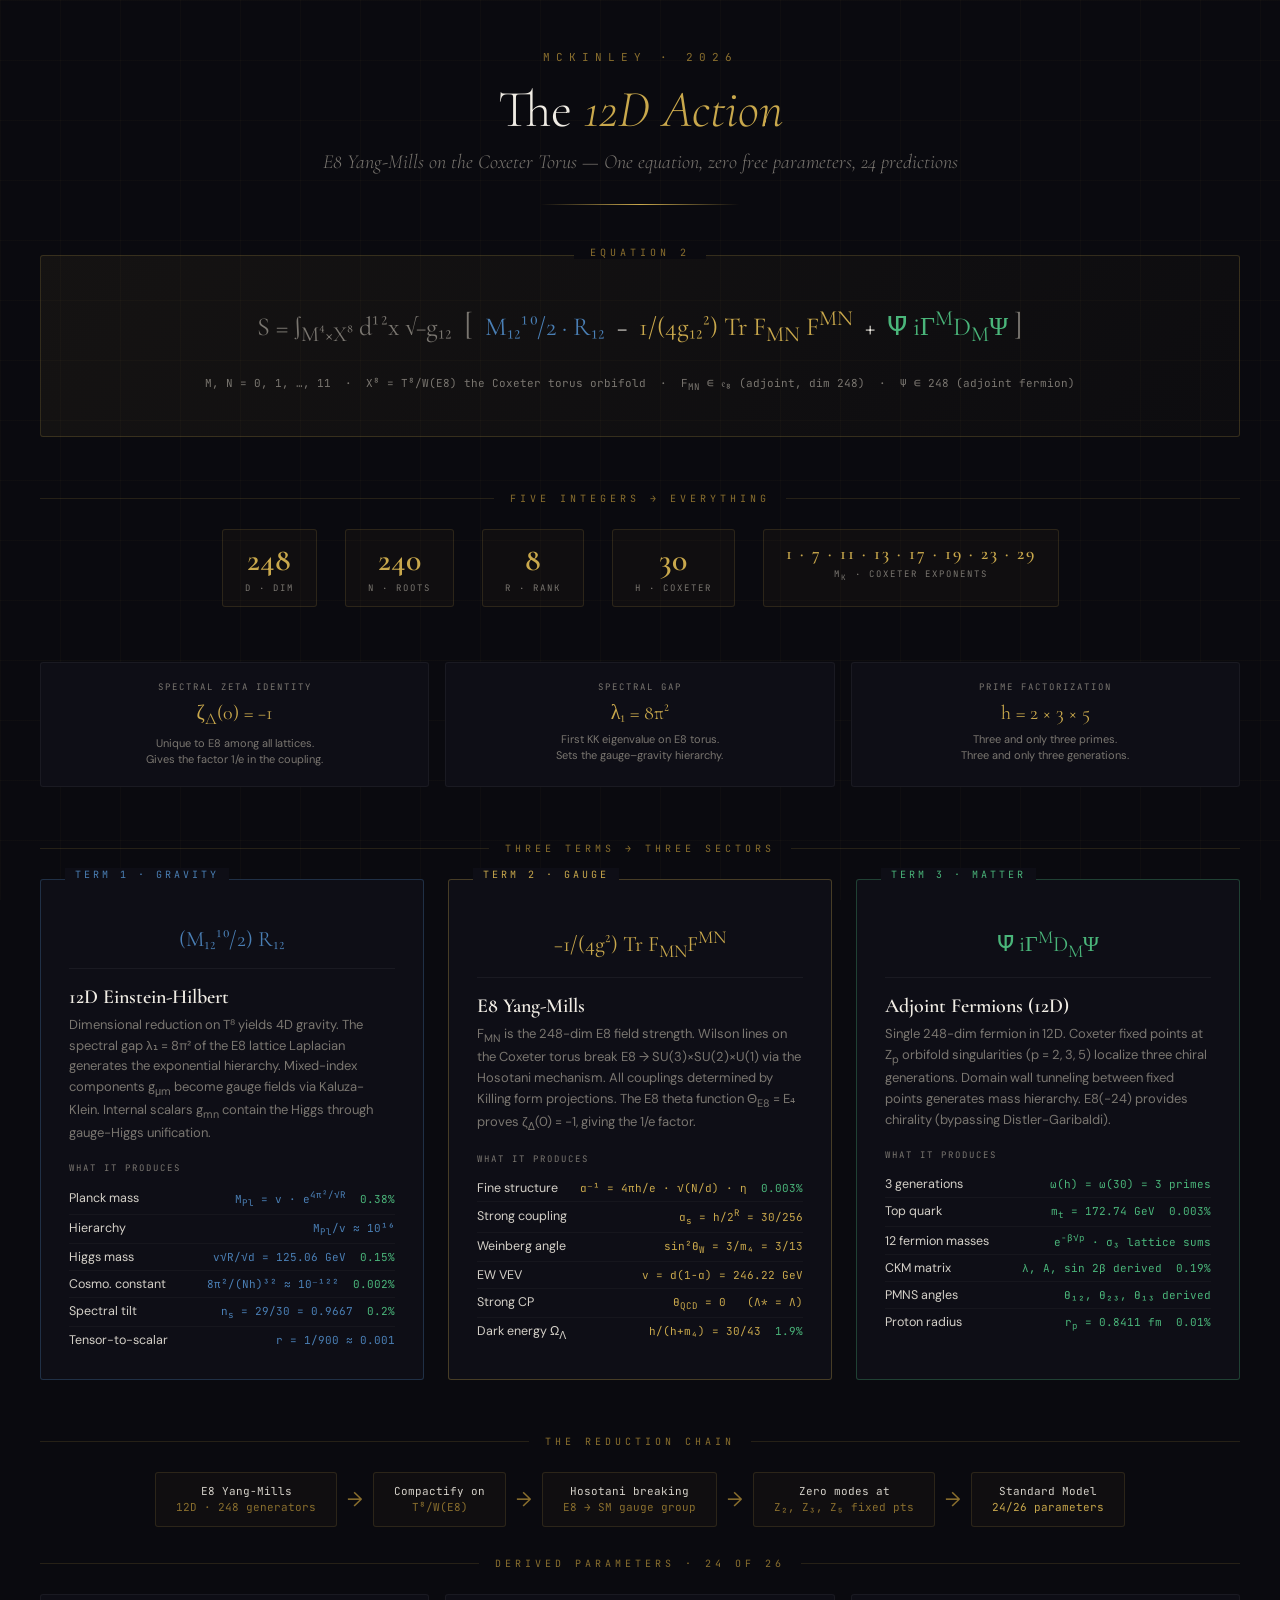
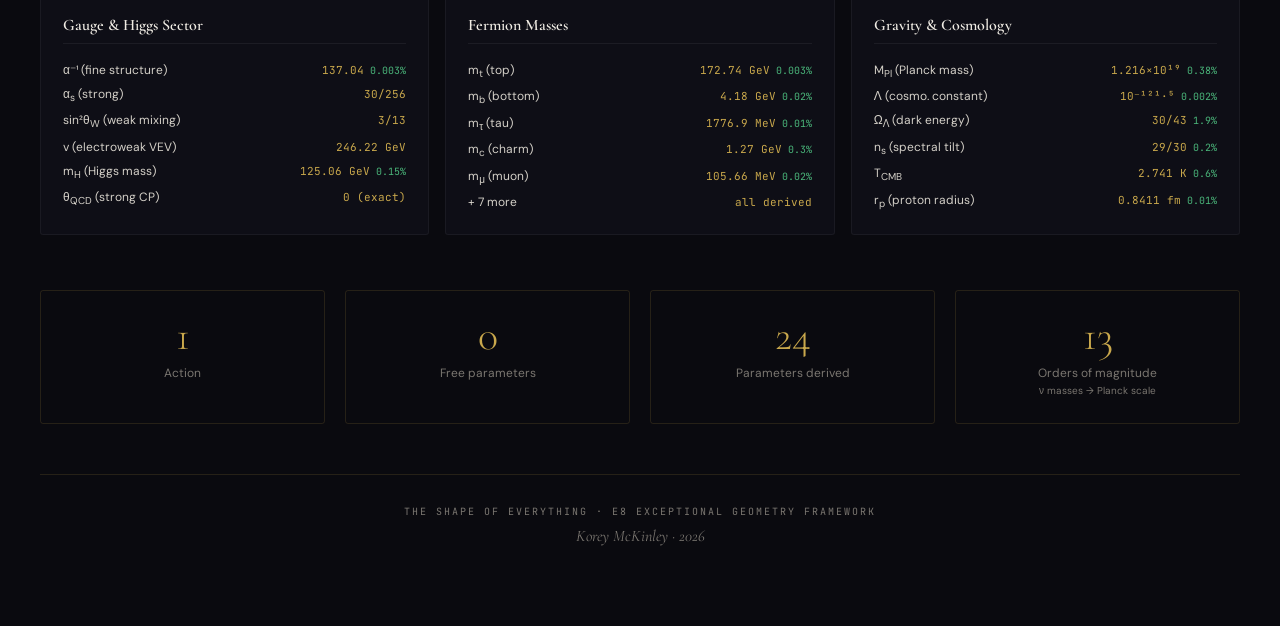
==== index.html @ 883fcdf7 "Update title in index.html for clarity" ====
<!DOCTYPE html>
<html lang="en">
<head>
<meta charset="UTF-8">
<meta name="viewport" content="width=1400, initial-scale=1">
<title>Exceptional Geometry - The 12D Action — E8 Yang-Mills on the Coxeter Torus</title>
<style>
  @import url('https://fonts.googleapis.com/css2?family=Cormorant+Garamond:ital,wght@0,300;0,400;0,600;0,700;1,300;1,400&family=JetBrains+Mono:wght@300;400;500&family=DM+Sans:wght@300;400;500;600;700&display=swap');

  :root {
    --bg: #0a0a0f;
    --bg2: #0e0e16;
    --gold: #c9a84c;
    --gold-dim: #8a6f2e;
    --gold-bright: #f0d070;
    --blue: #4a7fb5;
    --blue-dim: #2a4f75;
    --red: #b54a4a;
    --red-dim: #752a2a;
    --green: #4ab57a;
    --green-dim: #2a7548;
    --purple: #8a6fb5;
    --text: #d4d0c8;
    --text-dim: #7a7670;
    --text-bright: #f0ece4;
    --line: rgba(201, 168, 76, 0.15);
  }

  * { margin: 0; padding: 0; box-sizing: border-box; }

  body {
    background: var(--bg);
    color: var(--text);
    font-family: 'DM Sans', sans-serif;
    overflow-x: hidden;
    min-height: 100vh;
  }

  /* Subtle grid background */
  body::before {
    content: '';
    position: fixed;
    top: 0; left: 0; right: 0; bottom: 0;
    background-image:
      linear-gradient(rgba(201,168,76,0.03) 1px, transparent 1px),
      linear-gradient(90deg, rgba(201,168,76,0.03) 1px, transparent 1px);
    background-size: 60px 60px;
    pointer-events: none;
    z-index: 0;
  }

  .container {
    position: relative;
    z-index: 1;
    max-width: 1300px;
    margin: 0 auto;
    padding: 50px 40px 80px;
  }

  /* ─── HEADER ─── */
  .header {
    text-align: center;
    margin-bottom: 50px;
    position: relative;
  }

  .header::after {
    content: '';
    display: block;
    width: 200px;
    height: 1px;
    background: linear-gradient(90deg, transparent, var(--gold), transparent);
    margin: 30px auto 0;
  }

  .kicker {
    font-family: 'JetBrains Mono', monospace;
    font-size: 11px;
    letter-spacing: 6px;
    text-transform: uppercase;
    color: var(--gold-dim);
    margin-bottom: 16px;
  }

  h1 {
    font-family: 'Cormorant Garamond', serif;
    font-weight: 300;
    font-size: 52px;
    color: var(--text-bright);
    line-height: 1.15;
    margin-bottom: 10px;
  }

  h1 em {
    font-style: italic;
    color: var(--gold);
  }

  .subtitle {
    font-family: 'Cormorant Garamond', serif;
    font-size: 20px;
    color: var(--text-dim);
    font-weight: 300;
    font-style: italic;
  }

  /* ─── THE ACTION BOX ─── */
  .action-box {
    background: linear-gradient(135deg, rgba(201,168,76,0.06), rgba(201,168,76,0.02));
    border: 1px solid rgba(201,168,76,0.2);
    border-radius: 3px;
    padding: 40px 50px;
    margin-bottom: 55px;
    position: relative;
    text-align: center;
  }

  .action-box::before {
    content: 'EQUATION 2';
    position: absolute;
    top: -10px;
    left: 50%;
    transform: translateX(-50%);
    background: var(--bg);
    padding: 0 16px;
    font-family: 'JetBrains Mono', monospace;
    font-size: 10px;
    letter-spacing: 4px;
    color: var(--gold-dim);
  }

  .action-equation {
    font-family: 'Cormorant Garamond', serif;
    font-size: 26px;
    color: var(--text-bright);
    line-height: 1.8;
    margin-bottom: 20px;
  }

  .action-equation .term1 { color: var(--blue); }
  .action-equation .term2 { color: var(--gold); }
  .action-equation .term3 { color: var(--green); }
  .action-equation .integral { color: var(--text-dim); }

  .action-note {
    font-family: 'JetBrains Mono', monospace;
    font-size: 11px;
    color: var(--text-dim);
    line-height: 1.7;
  }

  /* ─── FIVE INTEGERS ─── */
  .integers-row {
    display: flex;
    justify-content: center;
    gap: 28px;
    margin-bottom: 55px;
    flex-wrap: wrap;
  }

  .integer-chip {
    display: flex;
    flex-direction: column;
    align-items: center;
    padding: 14px 22px 12px;
    border: 1px solid var(--line);
    border-radius: 3px;
    background: rgba(201,168,76,0.03);
    min-width: 90px;
  }

  .integer-chip .val {
    font-family: 'Cormorant Garamond', serif;
    font-size: 32px;
    font-weight: 600;
    color: var(--gold);
    line-height: 1;
  }

  .integer-chip .label {
    font-family: 'JetBrains Mono', monospace;
    font-size: 9px;
    letter-spacing: 2px;
    color: var(--text-dim);
    margin-top: 6px;
    text-transform: uppercase;
  }

  .integer-chip.wide .val {
    font-size: 18px;
    letter-spacing: 2px;
  }

  /* ─── THREE TERMS COLUMNS ─── */
  .terms-grid {
    display: grid;
    grid-template-columns: 1fr 1fr 1fr;
    gap: 24px;
    margin-bottom: 55px;
  }

  .term-card {
    border: 1px solid;
    border-radius: 3px;
    padding: 30px 28px 26px;
    position: relative;
    background: var(--bg2);
  }

  .term-card.gravity {
    border-color: rgba(74, 127, 181, 0.3);
  }
  .term-card.gauge {
    border-color: rgba(201, 168, 76, 0.3);
  }
  .term-card.matter {
    border-color: rgba(74, 181, 122, 0.3);
  }

  .term-number {
    position: absolute;
    top: -12px;
    left: 24px;
    background: var(--bg2);
    padding: 0 10px;
    font-family: 'JetBrains Mono', monospace;
    font-size: 10px;
    letter-spacing: 3px;
    text-transform: uppercase;
  }

  .term-card.gravity .term-number { color: var(--blue); }
  .term-card.gauge .term-number { color: var(--gold); }
  .term-card.matter .term-number { color: var(--green); }

  .term-formula {
    font-family: 'Cormorant Garamond', serif;
    font-size: 22px;
    text-align: center;
    padding: 16px 0;
    margin-bottom: 16px;
    border-bottom: 1px solid rgba(255,255,255,0.05);
  }

  .term-card.gravity .term-formula { color: var(--blue); }
  .term-card.gauge .term-formula { color: var(--gold); }
  .term-card.matter .term-formula { color: var(--green); }

  .term-title {
    font-family: 'Cormorant Garamond', serif;
    font-size: 20px;
    font-weight: 600;
    color: var(--text-bright);
    margin-bottom: 6px;
  }

  .term-desc {
    font-size: 13px;
    color: var(--text-dim);
    line-height: 1.6;
    margin-bottom: 18px;
  }

  .mechanism-label {
    font-family: 'JetBrains Mono', monospace;
    font-size: 9px;
    letter-spacing: 2px;
    text-transform: uppercase;
    color: var(--text-dim);
    margin-bottom: 10px;
  }

  .mechanism-item {
    font-size: 12.5px;
    color: var(--text);
    padding: 5px 0;
    border-bottom: 1px solid rgba(255,255,255,0.03);
    display: flex;
    justify-content: space-between;
    align-items: baseline;
  }

  .mechanism-item:last-child { border-bottom: none; }

  .mechanism-item .mech-name {
    color: var(--text);
    font-size: 12.5px;
  }

  .mechanism-item .mech-arrow {
    color: var(--text-dim);
    font-size: 11px;
    margin: 0 6px;
    flex-shrink: 0;
  }

  .mechanism-item .mech-result {
    font-family: 'JetBrains Mono', monospace;
    font-size: 11px;
    text-align: right;
    flex-shrink: 0;
  }

  .term-card.gravity .mech-result { color: var(--blue); }
  .term-card.gauge .mech-result { color: var(--gold); }
  .term-card.matter .mech-result { color: var(--green); }

  /* ─── OUTPUT TABLE ─── */
  .output-section {
    margin-bottom: 55px;
  }

  .section-head {
    display: flex;
    align-items: center;
    gap: 16px;
    margin-bottom: 24px;
  }

  .section-head .line {
    flex: 1;
    height: 1px;
    background: var(--line);
  }

  .section-head .label {
    font-family: 'JetBrains Mono', monospace;
    font-size: 10px;
    letter-spacing: 4px;
    text-transform: uppercase;
    color: var(--gold-dim);
    white-space: nowrap;
  }

  .output-grid {
    display: grid;
    grid-template-columns: 1fr 1fr 1fr;
    gap: 16px;
  }

  .output-category {
    background: var(--bg2);
    border: 1px solid rgba(255,255,255,0.05);
    border-radius: 3px;
    padding: 20px 22px;
  }

  .output-category h3 {
    font-family: 'Cormorant Garamond', serif;
    font-size: 16px;
    font-weight: 600;
    color: var(--text-bright);
    margin-bottom: 14px;
    padding-bottom: 8px;
    border-bottom: 1px solid rgba(255,255,255,0.06);
  }

  .output-row {
    display: flex;
    justify-content: space-between;
    align-items: baseline;
    padding: 4px 0;
    font-size: 12px;
  }

  .output-row .param {
    color: var(--text);
  }

  .output-row .value {
    font-family: 'JetBrains Mono', monospace;
    font-size: 11px;
    color: var(--gold);
  }

  .output-row .accuracy {
    font-family: 'JetBrains Mono', monospace;
    font-size: 10px;
    color: var(--green);
    margin-left: 6px;
  }

  /* ─── BOTTOM STATS ─── */
  .stats-row {
    display: grid;
    grid-template-columns: repeat(4, 1fr);
    gap: 20px;
    margin-bottom: 50px;
  }

  .stat-box {
    text-align: center;
    padding: 24px 16px;
    border: 1px solid var(--line);
    border-radius: 3px;
  }

  .stat-box .stat-num {
    font-family: 'Cormorant Garamond', serif;
    font-size: 42px;
    font-weight: 300;
    color: var(--gold);
    line-height: 1;
  }

  .stat-box .stat-label {
    font-size: 12px;
    color: var(--text-dim);
    margin-top: 8px;
    line-height: 1.4;
  }

  /* ─── FLOW ARROWS ─── */
  .flow-section {
    display: flex;
    align-items: center;
    justify-content: center;
    gap: 10px;
    margin-bottom: 30px;
    flex-wrap: wrap;
  }

  .flow-box {
    padding: 10px 20px;
    border: 1px solid var(--line);
    border-radius: 3px;
    font-family: 'JetBrains Mono', monospace;
    font-size: 11px;
    color: var(--text);
    background: rgba(201,168,76,0.03);
    text-align: center;
    line-height: 1.5;
  }

  .flow-arrow {
    color: var(--gold-dim);
    font-size: 20px;
  }

  /* ─── FOOTER ─── */
  .footer {
    text-align: center;
    padding-top: 30px;
    border-top: 1px solid var(--line);
  }

  .footer p {
    font-family: 'JetBrains Mono', monospace;
    font-size: 10px;
    color: var(--text-dim);
    letter-spacing: 2px;
  }

  .footer .author {
    font-family: 'Cormorant Garamond', serif;
    font-size: 16px;
    font-style: italic;
    color: var(--text-dim);
    margin-top: 8px;
  }

  /* ─── KEY IDENTITIES ─── */
  .identities-row {
    display: grid;
    grid-template-columns: 1fr 1fr 1fr;
    gap: 16px;
    margin-bottom: 55px;
  }

  .identity-card {
    background: var(--bg2);
    border: 1px solid rgba(255,255,255,0.05);
    border-radius: 3px;
    padding: 18px 20px;
    text-align: center;
  }

  .identity-card .id-label {
    font-family: 'JetBrains Mono', monospace;
    font-size: 9px;
    letter-spacing: 2px;
    color: var(--text-dim);
    text-transform: uppercase;
    margin-bottom: 8px;
  }

  .identity-card .id-formula {
    font-family: 'Cormorant Garamond', serif;
    font-size: 20px;
    color: var(--gold);
    margin-bottom: 6px;
  }

  .identity-card .id-meaning {
    font-size: 11px;
    color: var(--text-dim);
    line-height: 1.5;
  }
</style>
</head>
<body>
<div class="container">

  <!-- HEADER -->
  <div class="header">
    <div class="kicker">McKinley · 2026</div>
    <h1>The <em>12D Action</em></h1>
    <div class="subtitle">E8 Yang-Mills on the Coxeter Torus — One equation, zero free parameters, 24 predictions</div>
  </div>

  <!-- THE ACTION -->
  <div class="action-box">
    <div class="action-equation">
      <span class="integral">S = ∫<sub>M⁴×X⁸</sub> d¹²x √−g₁₂</span> &nbsp;<span style="font-size:32px;color:var(--text-dim)">[</span>&nbsp;
      <span class="term1">M₁₂¹⁰/2 · R₁₂</span> &nbsp;−&nbsp;
      <span class="term2">1/(4g₁₂²) Tr F<sub>MN</sub> F<sup>MN</sup></span> &nbsp;+&nbsp;
      <span class="term3">Ψ̄ iΓ<sup>M</sup>D<sub>M</sub>Ψ</span>&nbsp;<span style="font-size:32px;color:var(--text-dim)">]</span>
    </div>
    <div class="action-note">
      M, N = 0, 1, …, 11 &nbsp;·&nbsp; X⁸ = T⁸/W(E8) the Coxeter torus orbifold &nbsp;·&nbsp; F<sub>MN</sub> ∈ 𝔢₈ (adjoint, dim 248) &nbsp;·&nbsp; Ψ ∈ 248 (adjoint fermion)
    </div>
  </div>

  <!-- FIVE INTEGERS -->
  <div class="section-head">
    <span class="line"></span>
    <span class="label">Five Integers → Everything</span>
    <span class="line"></span>
  </div>

  <div class="integers-row">
    <div class="integer-chip">
      <span class="val">248</span>
      <span class="label">d · dim</span>
    </div>
    <div class="integer-chip">
      <span class="val">240</span>
      <span class="label">N · roots</span>
    </div>
    <div class="integer-chip">
      <span class="val">8</span>
      <span class="label">R · rank</span>
    </div>
    <div class="integer-chip">
      <span class="val">30</span>
      <span class="label">h · Coxeter</span>
    </div>
    <div class="integer-chip wide">
      <span class="val">1 · 7 · 11 · 13 · 17 · 19 · 23 · 29</span>
      <span class="label">m<sub>k</sub> · Coxeter exponents</span>
    </div>
  </div>

  <!-- THREE KEY IDENTITIES -->
  <div class="identities-row">
    <div class="identity-card">
      <div class="id-label">Spectral Zeta Identity</div>
      <div class="id-formula">ζ<sub>Δ</sub>(0) = −1</div>
      <div class="id-meaning">Unique to E8 among all lattices.<br>Gives the factor 1/e in the coupling.</div>
    </div>
    <div class="identity-card">
      <div class="id-label">Spectral Gap</div>
      <div class="id-formula">λ₁ = 8π²</div>
      <div class="id-meaning">First KK eigenvalue on E8 torus.<br>Sets the gauge–gravity hierarchy.</div>
    </div>
    <div class="identity-card">
      <div class="id-label">Prime Factorization</div>
      <div class="id-formula">h = 2 × 3 × 5</div>
      <div class="id-meaning">Three and only three primes.<br>Three and only three generations.</div>
    </div>
  </div>

  <!-- THREE TERMS -->
  <div class="section-head">
    <span class="line"></span>
    <span class="label">Three Terms → Three Sectors</span>
    <span class="line"></span>
  </div>

  <div class="terms-grid">
    <!-- TERM 1: GRAVITY -->
    <div class="term-card gravity">
      <div class="term-number">Term 1 · Gravity</div>
      <div class="term-formula">(M₁₂¹⁰/2) R₁₂</div>
      <div class="term-title">12D Einstein-Hilbert</div>
      <div class="term-desc">Dimensional reduction on T⁸ yields 4D gravity. The spectral gap λ₁ = 8π² of the E8 lattice Laplacian generates the exponential hierarchy. Mixed-index components g<sub>μm</sub> become gauge fields via Kaluza-Klein. Internal scalars g<sub>mn</sub> contain the Higgs through gauge-Higgs unification.</div>
      <div class="mechanism-label">What it produces</div>
      <div class="mechanism-item">
        <span class="mech-name">Planck mass</span>
        <span class="mech-result">M<sub>Pl</sub> = v · e<sup>4π²/√R</sup> &nbsp;<span class="accuracy" style="color:var(--green)">0.38%</span></span>
      </div>
      <div class="mechanism-item">
        <span class="mech-name">Hierarchy</span>
        <span class="mech-result">M<sub>Pl</sub>/v ≈ 10¹⁶</span>
      </div>
      <div class="mechanism-item">
        <span class="mech-name">Higgs mass</span>
        <span class="mech-result">v√R/√d = 125.06 GeV &nbsp;<span class="accuracy" style="color:var(--green)">0.15%</span></span>
      </div>
      <div class="mechanism-item">
        <span class="mech-name">Cosmo. constant</span>
        <span class="mech-result">8π²/(Nh)³² ≈ 10⁻¹²² &nbsp;<span class="accuracy" style="color:var(--green)">0.002%</span></span>
      </div>
      <div class="mechanism-item">
        <span class="mech-name">Spectral tilt</span>
        <span class="mech-result">n<sub>s</sub> = 29/30 = 0.9667 &nbsp;<span class="accuracy" style="color:var(--green)">0.2%</span></span>
      </div>
      <div class="mechanism-item">
        <span class="mech-name">Tensor-to-scalar</span>
        <span class="mech-result">r = 1/900 ≈ 0.001</span>
      </div>
    </div>

    <!-- TERM 2: GAUGE -->
    <div class="term-card gauge">
      <div class="term-number">Term 2 · Gauge</div>
      <div class="term-formula">−1/(4g²) Tr F<sub>MN</sub>F<sup>MN</sup></div>
      <div class="term-title">E8 Yang-Mills</div>
      <div class="term-desc">F<sub>MN</sub> is the 248-dim E8 field strength. Wilson lines on the Coxeter torus break E8 → SU(3)×SU(2)×U(1) via the Hosotani mechanism. All couplings determined by Killing form projections. The E8 theta function Θ<sub>E8</sub> = E₄ proves ζ<sub>Δ</sub>(0) = −1, giving the 1/e factor.</div>
      <div class="mechanism-label">What it produces</div>
      <div class="mechanism-item">
        <span class="mech-name">Fine structure</span>
        <span class="mech-result">α⁻¹ = 4πh/e · √(N/d) · η &nbsp;<span class="accuracy" style="color:var(--green)">0.003%</span></span>
      </div>
      <div class="mechanism-item">
        <span class="mech-name">Strong coupling</span>
        <span class="mech-result">α<sub>s</sub> = h/2<sup>R</sup> = 30/256</span>
      </div>
      <div class="mechanism-item">
        <span class="mech-name">Weinberg angle</span>
        <span class="mech-result">sin²θ<sub>W</sub> = 3/m₄ = 3/13</span>
      </div>
      <div class="mechanism-item">
        <span class="mech-name">EW VEV</span>
        <span class="mech-result">v = d(1−α) = 246.22 GeV</span>
      </div>
      <div class="mechanism-item">
        <span class="mech-name">Strong CP</span>
        <span class="mech-result">θ<sub>QCD</sub> = 0 &nbsp; (Λ* = Λ)</span>
      </div>
      <div class="mechanism-item">
        <span class="mech-name">Dark energy Ω<sub>Λ</sub></span>
        <span class="mech-result">h/(h+m₄) = 30/43 &nbsp;<span class="accuracy" style="color:var(--green)">1.9%</span></span>
      </div>
    </div>

    <!-- TERM 3: MATTER -->
    <div class="term-card matter">
      <div class="term-number">Term 3 · Matter</div>
      <div class="term-formula">Ψ̄ iΓ<sup>M</sup>D<sub>M</sub>Ψ</div>
      <div class="term-title">Adjoint Fermions (12D)</div>
      <div class="term-desc">Single 248-dim fermion in 12D. Coxeter fixed points at Z<sub>p</sub> orbifold singularities (p = 2, 3, 5) localize three chiral generations. Domain wall tunneling between fixed points generates mass hierarchy. E8(−24) provides chirality (bypassing Distler-Garibaldi).</div>
      <div class="mechanism-label">What it produces</div>
      <div class="mechanism-item">
        <span class="mech-name">3 generations</span>
        <span class="mech-result">ω(h) = ω(30) = 3 primes</span>
      </div>
      <div class="mechanism-item">
        <span class="mech-name">Top quark</span>
        <span class="mech-result">m<sub>t</sub> = 172.74 GeV &nbsp;<span class="accuracy" style="color:var(--green)">0.003%</span></span>
      </div>
      <div class="mechanism-item">
        <span class="mech-name">12 fermion masses</span>
        <span class="mech-result">e<sup>−β√p</sup> · σ₃ lattice sums</span>
      </div>
      <div class="mechanism-item">
        <span class="mech-name">CKM matrix</span>
        <span class="mech-result">λ, A, sin 2β derived &nbsp;<span class="accuracy" style="color:var(--green)">0.19%</span></span>
      </div>
      <div class="mechanism-item">
        <span class="mech-name">PMNS angles</span>
        <span class="mech-result">θ₁₂, θ₂₃, θ₁₃ derived</span>
      </div>
      <div class="mechanism-item">
        <span class="mech-name">Proton radius</span>
        <span class="mech-result">r<sub>p</sub> = 0.8411 fm &nbsp;<span class="accuracy" style="color:var(--green)">0.01%</span></span>
      </div>
    </div>
  </div>

  <!-- REDUCTION FLOW -->
  <div class="section-head">
    <span class="line"></span>
    <span class="label">The Reduction Chain</span>
    <span class="line"></span>
  </div>

  <div class="flow-section">
    <div class="flow-box">E8 Yang-Mills<br><span style="color:var(--gold-dim)">12D · 248 generators</span></div>
    <span class="flow-arrow">→</span>
    <div class="flow-box">Compactify on<br><span style="color:var(--gold-dim)">T⁸/W(E8)</span></div>
    <span class="flow-arrow">→</span>
    <div class="flow-box">Hosotani breaking<br><span style="color:var(--gold-dim)">E8 → SM gauge group</span></div>
    <span class="flow-arrow">→</span>
    <div class="flow-box">Zero modes at<br><span style="color:var(--gold-dim)">Z₂, Z₃, Z₅ fixed pts</span></div>
    <span class="flow-arrow">→</span>
    <div class="flow-box">Standard Model<br><span style="color:var(--gold)">24/26 parameters</span></div>
  </div>

  <!-- OUTPUT SUMMARY -->
  <div class="output-section">
    <div class="section-head">
      <span class="line"></span>
      <span class="label">Derived Parameters · 24 of 26</span>
      <span class="line"></span>
    </div>

    <div class="output-grid">
      <div class="output-category">
        <h3>Gauge &amp; Higgs Sector</h3>
        <div class="output-row"><span class="param">α⁻¹ (fine structure)</span><span><span class="value">137.04</span><span class="accuracy">0.003%</span></span></div>
        <div class="output-row"><span class="param">α<sub>s</sub> (strong)</span><span><span class="value">30/256</span></span></div>
        <div class="output-row"><span class="param">sin²θ<sub>W</sub> (weak mixing)</span><span><span class="value">3/13</span></span></div>
        <div class="output-row"><span class="param">v (electroweak VEV)</span><span><span class="value">246.22 GeV</span></span></div>
        <div class="output-row"><span class="param">m<sub>H</sub> (Higgs mass)</span><span><span class="value">125.06 GeV</span><span class="accuracy">0.15%</span></span></div>
        <div class="output-row"><span class="param">θ<sub>QCD</sub> (strong CP)</span><span><span class="value">0 (exact)</span></span></div>
      </div>

      <div class="output-category">
        <h3>Fermion Masses</h3>
        <div class="output-row"><span class="param">m<sub>t</sub> (top)</span><span><span class="value">172.74 GeV</span><span class="accuracy">0.003%</span></span></div>
        <div class="output-row"><span class="param">m<sub>b</sub> (bottom)</span><span><span class="value">4.18 GeV</span><span class="accuracy">0.02%</span></span></div>
        <div class="output-row"><span class="param">m<sub>τ</sub> (tau)</span><span><span class="value">1776.9 MeV</span><span class="accuracy">0.01%</span></span></div>
        <div class="output-row"><span class="param">m<sub>c</sub> (charm)</span><span><span class="value">1.27 GeV</span><span class="accuracy">0.3%</span></span></div>
        <div class="output-row"><span class="param">m<sub>μ</sub> (muon)</span><span><span class="value">105.66 MeV</span><span class="accuracy">0.02%</span></span></div>
        <div class="output-row"><span class="param">+ 7 more</span><span><span class="value">all derived</span></span></div>
      </div>

      <div class="output-category">
        <h3>Gravity &amp; Cosmology</h3>
        <div class="output-row"><span class="param">M<sub>Pl</sub> (Planck mass)</span><span><span class="value">1.216×10¹⁹</span><span class="accuracy">0.38%</span></span></div>
        <div class="output-row"><span class="param">Λ (cosmo. constant)</span><span><span class="value">10⁻¹²¹·⁵</span><span class="accuracy">0.002%</span></span></div>
        <div class="output-row"><span class="param">Ω<sub>Λ</sub> (dark energy)</span><span><span class="value">30/43</span><span class="accuracy">1.9%</span></span></div>
        <div class="output-row"><span class="param">n<sub>s</sub> (spectral tilt)</span><span><span class="value">29/30</span><span class="accuracy">0.2%</span></span></div>
        <div class="output-row"><span class="param">T<sub>CMB</sub></span><span><span class="value">2.741 K</span><span class="accuracy">0.6%</span></span></div>
        <div class="output-row"><span class="param">r<sub>p</sub> (proton radius)</span><span><span class="value">0.8411 fm</span><span class="accuracy">0.01%</span></span></div>
      </div>
    </div>
  </div>

  <!-- STATS -->
  <div class="stats-row">
    <div class="stat-box">
      <div class="stat-num">1</div>
      <div class="stat-label">Action</div>
    </div>
    <div class="stat-box">
      <div class="stat-num">0</div>
      <div class="stat-label">Free parameters</div>
    </div>
    <div class="stat-box">
      <div class="stat-num">24</div>
      <div class="stat-label">Parameters derived</div>
    </div>
    <div class="stat-box">
      <div class="stat-num">13</div>
      <div class="stat-label">Orders of magnitude<br><span style="font-size:10px;color:var(--text-dim)">ν masses → Planck scale</span></div>
    </div>
  </div>

  <!-- FOOTER -->
  <div class="footer">
    <p>THE SHAPE OF EVERYTHING · E8 EXCEPTIONAL GEOMETRY FRAMEWORK</p>
    <div class="author">Korey McKinley · 2026</div>
  </div>

</div>
</body>
</html>
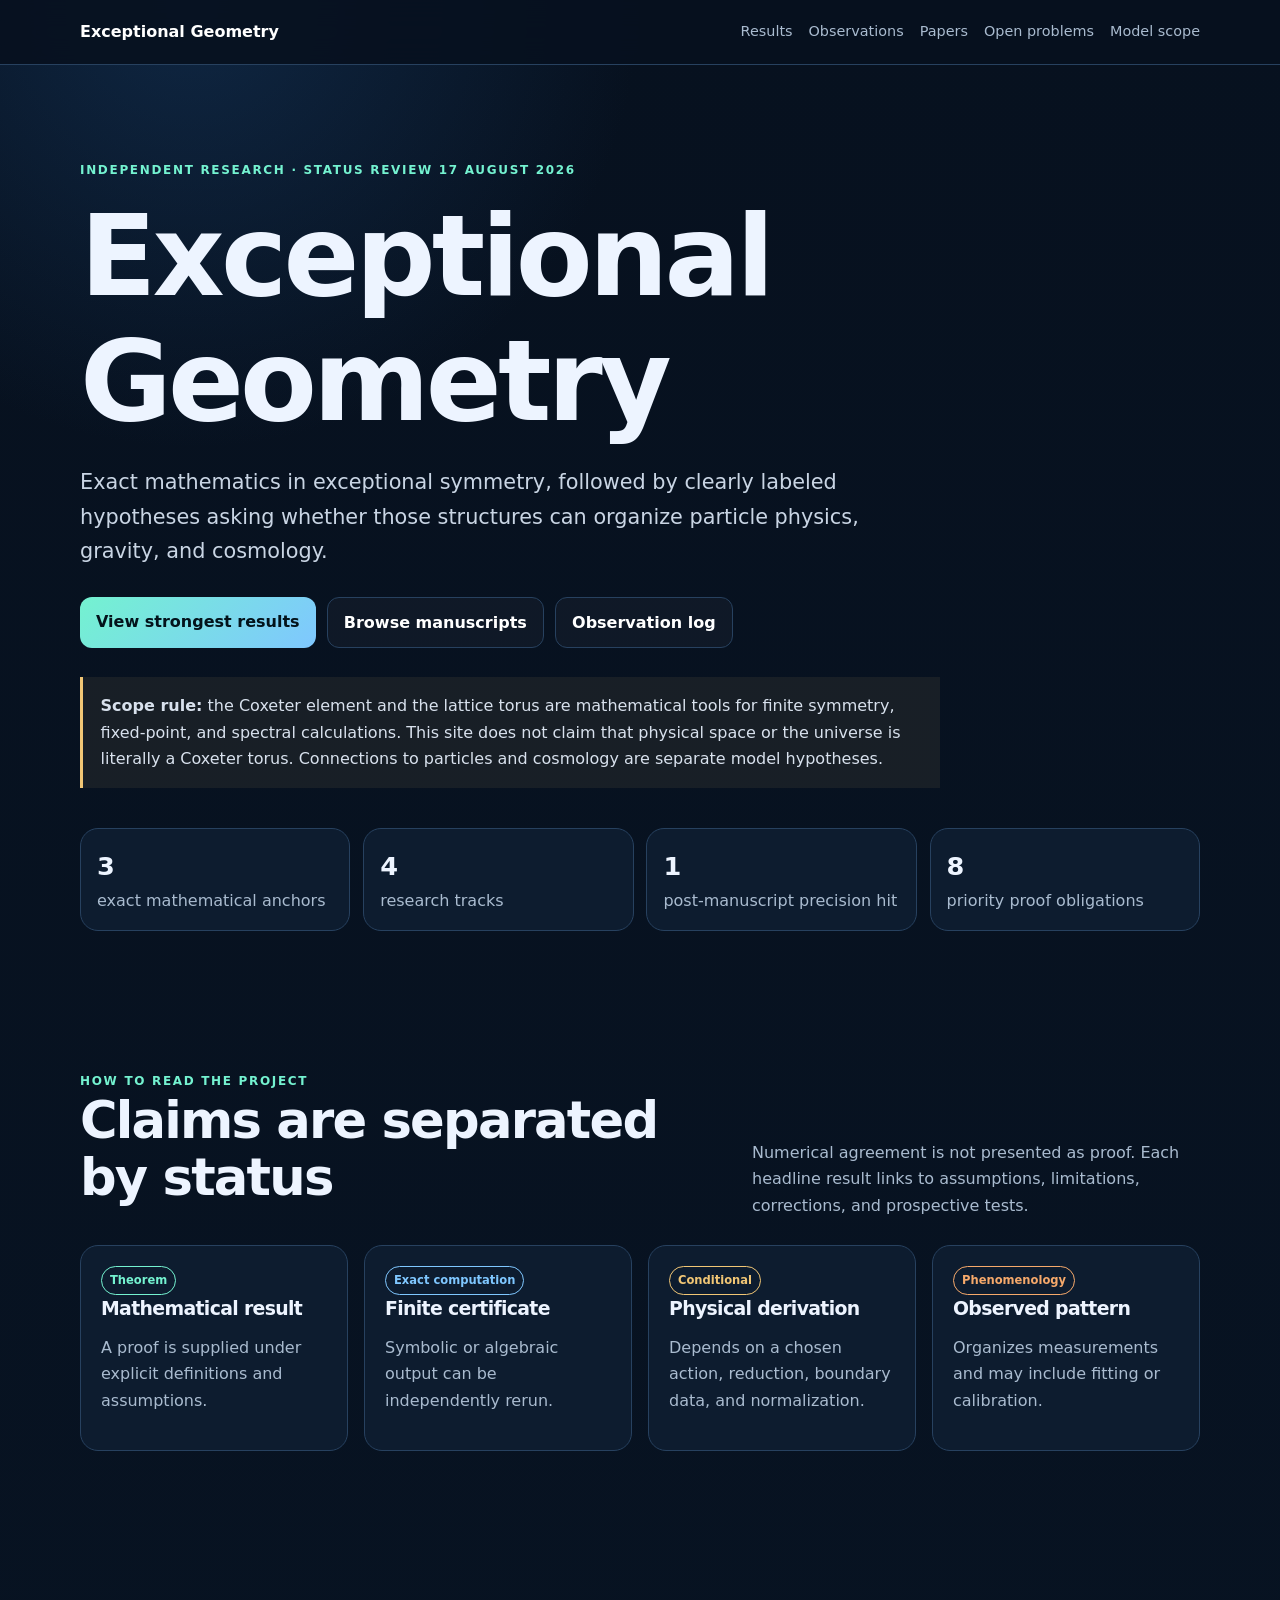
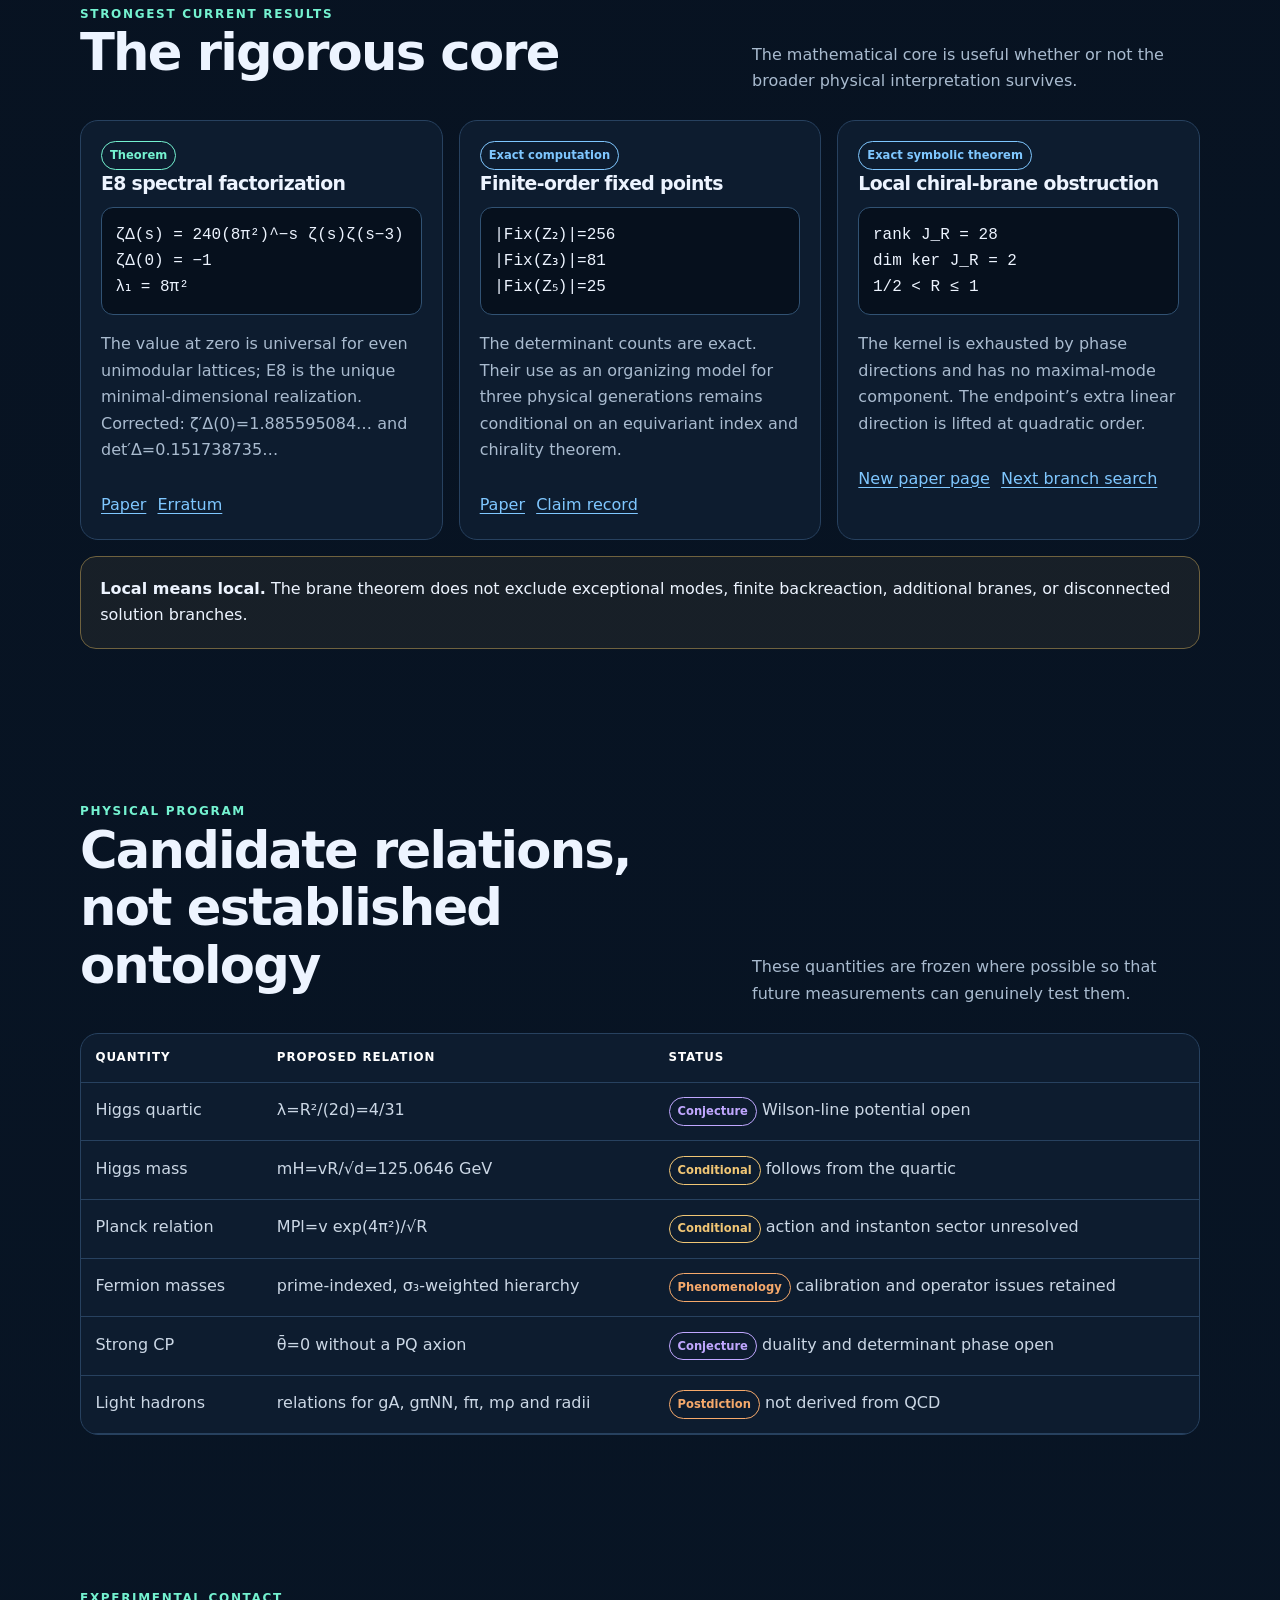
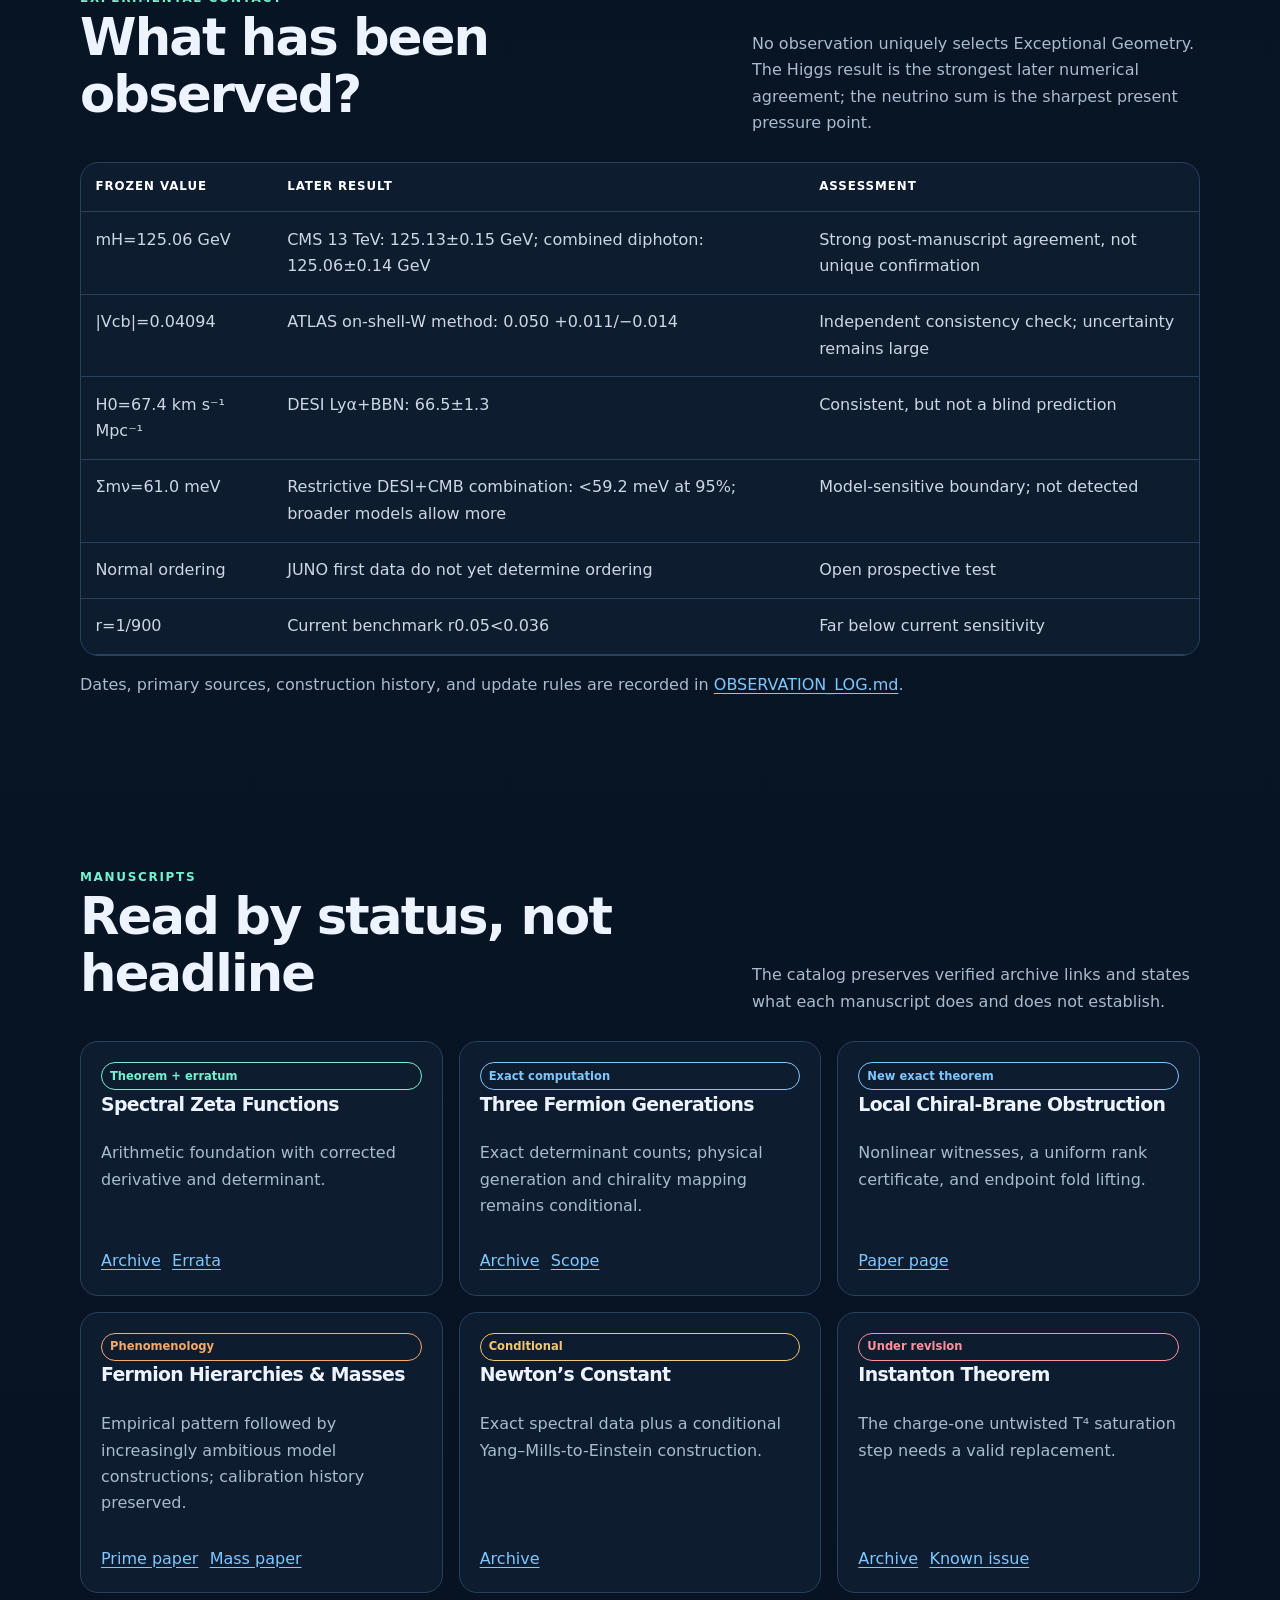
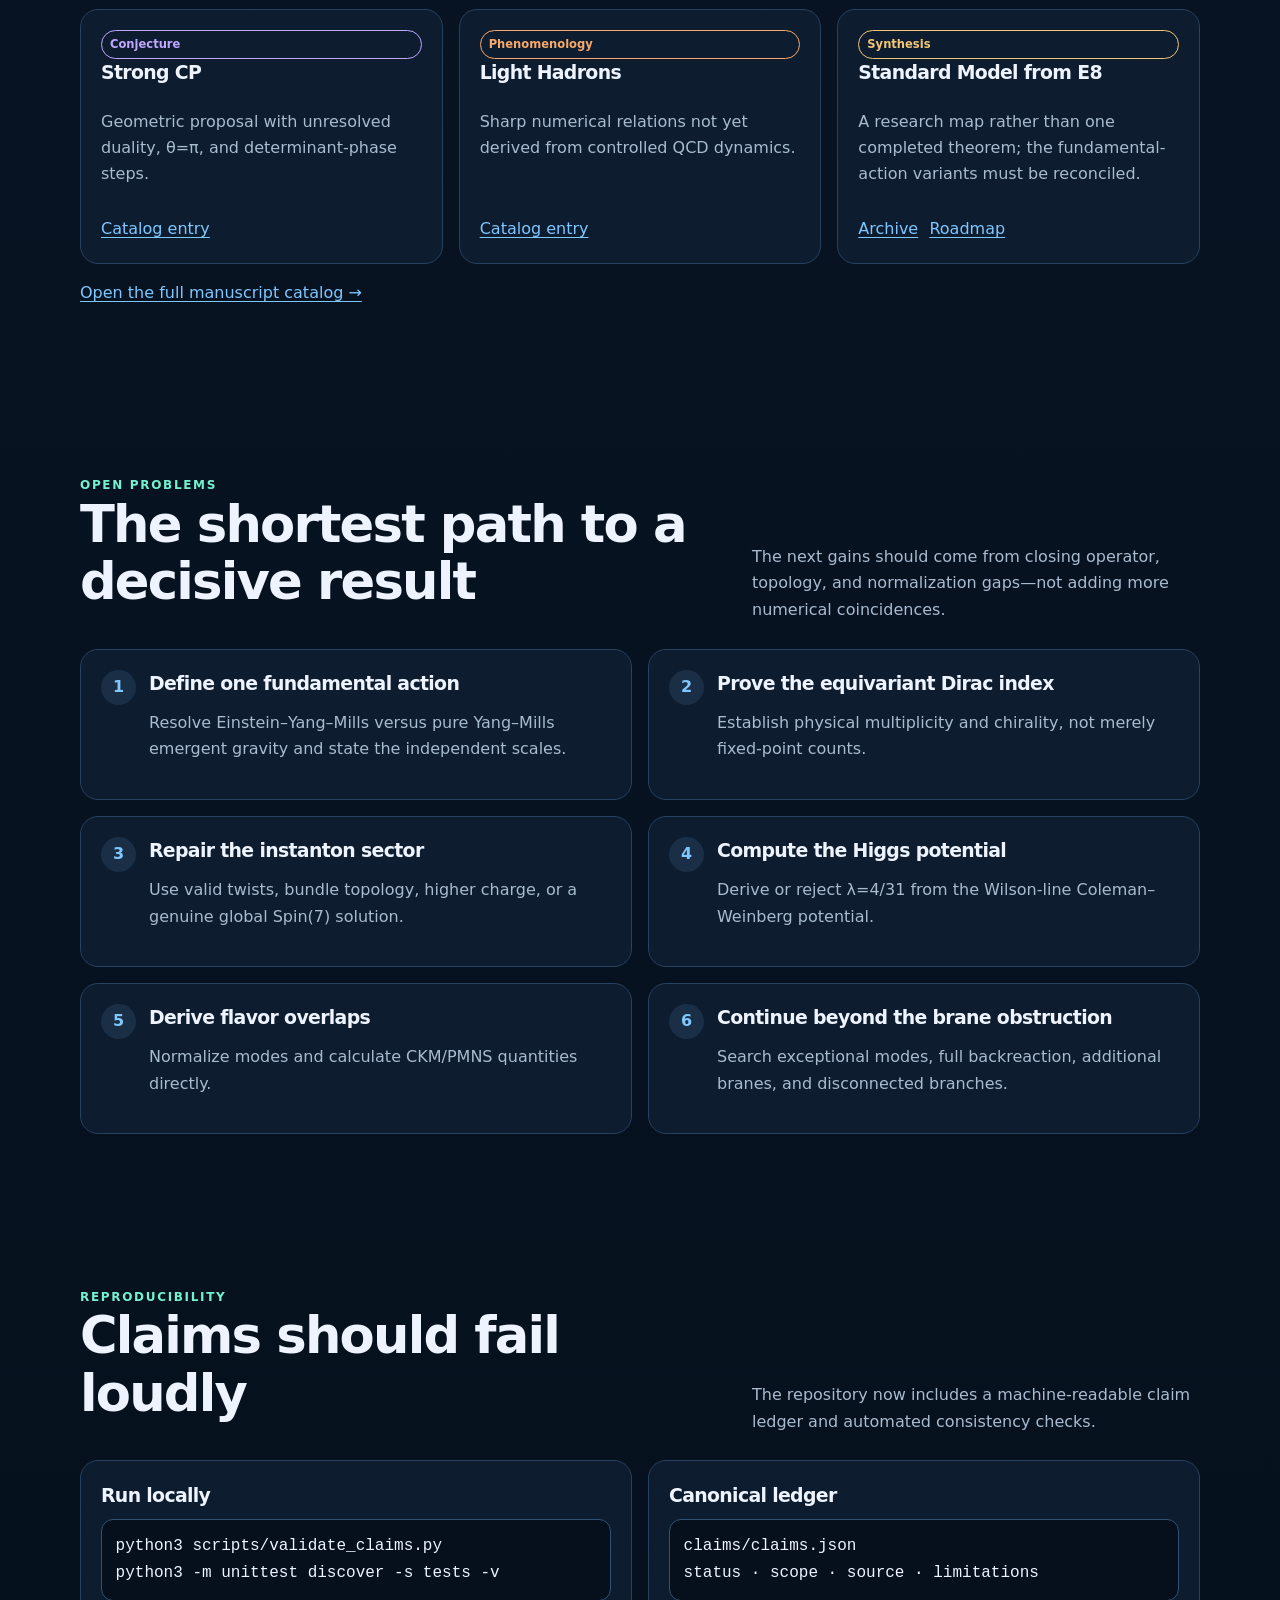
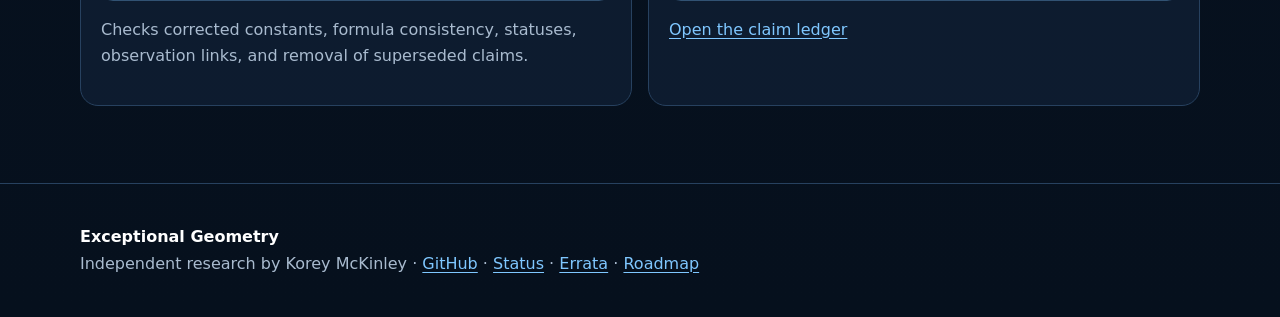
==== commit 77c71ab6: "Rebuild GitHub Pages around status and model scope" ====
--- a/index.html
+++ b/index.html
@@ -1,769 +1,34 @@
-<!DOCTYPE html>
+<!doctype html>
 <html lang="en">
 <head>
-<meta charset="UTF-8">
-<meta name="viewport" content="width=1400, initial-scale=1">
-<title>Exceptional Geometry - The 12D Action — E8 Yang-Mills on the Coxeter Torus</title>
+<meta charset="utf-8">
+<meta name="viewport" content="width=device-width,initial-scale=1">
+<meta name="description" content="Exceptional Geometry: exact E8 mathematics, conditional physical models, experimental tests, and matrix-brane geometry.">
+<meta name="theme-color" content="#07111f">
+<title>Exceptional Geometry</title>
 <style>
-  @import url('https://fonts.googleapis.com/css2?family=Cormorant+Garamond:ital,wght@0,300;0,400;0,600;0,700;1,300;1,400&family=JetBrains+Mono:wght@300;400;500&family=DM+Sans:wght@300;400;500;600;700&display=swap');
-
-  :root {
-    --bg: #0a0a0f;
-    --bg2: #0e0e16;
-    --gold: #c9a84c;
-    --gold-dim: #8a6f2e;
-    --gold-bright: #f0d070;
-    --blue: #4a7fb5;
-    --blue-dim: #2a4f75;
-    --red: #b54a4a;
-    --red-dim: #752a2a;
-    --green: #4ab57a;
-    --green-dim: #2a7548;
-    --purple: #8a6fb5;
-    --text: #d4d0c8;
-    --text-dim: #7a7670;
-    --text-bright: #f0ece4;
-    --line: rgba(201, 168, 76, 0.15);
-  }
-
-  * { margin: 0; padding: 0; box-sizing: border-box; }
-
-  body {
-    background: var(--bg);
-    color: var(--text);
-    font-family: 'DM Sans', sans-serif;
-    overflow-x: hidden;
-    min-height: 100vh;
-  }
-
-  /* Subtle grid background */
-  body::before {
-    content: '';
-    position: fixed;
-    top: 0; left: 0; right: 0; bottom: 0;
-    background-image:
-      linear-gradient(rgba(201,168,76,0.03) 1px, transparent 1px),
-      linear-gradient(90deg, rgba(201,168,76,0.03) 1px, transparent 1px);
-    background-size: 60px 60px;
-    pointer-events: none;
-    z-index: 0;
-  }
-
-  .container {
-    position: relative;
-    z-index: 1;
-    max-width: 1300px;
-    margin: 0 auto;
-    padding: 50px 40px 80px;
-  }
-
-  /* ─── HEADER ─── */
-  .header {
-    text-align: center;
-    margin-bottom: 50px;
-    position: relative;
-  }
-
-  .header::after {
-    content: '';
-    display: block;
-    width: 200px;
-    height: 1px;
-    background: linear-gradient(90deg, transparent, var(--gold), transparent);
-    margin: 30px auto 0;
-  }
-
-  .kicker {
-    font-family: 'JetBrains Mono', monospace;
-    font-size: 11px;
-    letter-spacing: 6px;
-    text-transform: uppercase;
-    color: var(--gold-dim);
-    margin-bottom: 16px;
-  }
-
-  h1 {
-    font-family: 'Cormorant Garamond', serif;
-    font-weight: 300;
-    font-size: 52px;
-    color: var(--text-bright);
-    line-height: 1.15;
-    margin-bottom: 10px;
-  }
-
-  h1 em {
-    font-style: italic;
-    color: var(--gold);
-  }
-
-  .subtitle {
-    font-family: 'Cormorant Garamond', serif;
-    font-size: 20px;
-    color: var(--text-dim);
-    font-weight: 300;
-    font-style: italic;
-  }
-
-  /* ─── THE ACTION BOX ─── */
-  .action-box {
-    background: linear-gradient(135deg, rgba(201,168,76,0.06), rgba(201,168,76,0.02));
-    border: 1px solid rgba(201,168,76,0.2);
-    border-radius: 3px;
-    padding: 40px 50px;
-    margin-bottom: 55px;
-    position: relative;
-    text-align: center;
-  }
-
-  .action-box::before {
-    content: 'EQUATION 2';
-    position: absolute;
-    top: -10px;
-    left: 50%;
-    transform: translateX(-50%);
-    background: var(--bg);
-    padding: 0 16px;
-    font-family: 'JetBrains Mono', monospace;
-    font-size: 10px;
-    letter-spacing: 4px;
-    color: var(--gold-dim);
-  }
-
-  .action-equation {
-    font-family: 'Cormorant Garamond', serif;
-    font-size: 26px;
-    color: var(--text-bright);
-    line-height: 1.8;
-    margin-bottom: 20px;
-  }
-
-  .action-equation .term1 { color: var(--blue); }
-  .action-equation .term2 { color: var(--gold); }
-  .action-equation .term3 { color: var(--green); }
-  .action-equation .integral { color: var(--text-dim); }
-
-  .action-note {
-    font-family: 'JetBrains Mono', monospace;
-    font-size: 11px;
-    color: var(--text-dim);
-    line-height: 1.7;
-  }
-
-  /* ─── FIVE INTEGERS ─── */
-  .integers-row {
-    display: flex;
-    justify-content: center;
-    gap: 28px;
-    margin-bottom: 55px;
-    flex-wrap: wrap;
-  }
-
-  .integer-chip {
-    display: flex;
-    flex-direction: column;
-    align-items: center;
-    padding: 14px 22px 12px;
-    border: 1px solid var(--line);
-    border-radius: 3px;
-    background: rgba(201,168,76,0.03);
-    min-width: 90px;
-  }
-
-  .integer-chip .val {
-    font-family: 'Cormorant Garamond', serif;
-    font-size: 32px;
-    font-weight: 600;
-    color: var(--gold);
-    line-height: 1;
-  }
-
-  .integer-chip .label {
-    font-family: 'JetBrains Mono', monospace;
-    font-size: 9px;
-    letter-spacing: 2px;
-    color: var(--text-dim);
-    margin-top: 6px;
-    text-transform: uppercase;
-  }
-
-  .integer-chip.wide .val {
-    font-size: 18px;
-    letter-spacing: 2px;
-  }
-
-  /* ─── THREE TERMS COLUMNS ─── */
-  .terms-grid {
-    display: grid;
-    grid-template-columns: 1fr 1fr 1fr;
-    gap: 24px;
-    margin-bottom: 55px;
-  }
-
-  .term-card {
-    border: 1px solid;
-    border-radius: 3px;
-    padding: 30px 28px 26px;
-    position: relative;
-    background: var(--bg2);
-  }
-
-  .term-card.gravity {
-    border-color: rgba(74, 127, 181, 0.3);
-  }
-  .term-card.gauge {
-    border-color: rgba(201, 168, 76, 0.3);
-  }
-  .term-card.matter {
-    border-color: rgba(74, 181, 122, 0.3);
-  }
-
-  .term-number {
-    position: absolute;
-    top: -12px;
-    left: 24px;
-    background: var(--bg2);
-    padding: 0 10px;
-    font-family: 'JetBrains Mono', monospace;
-    font-size: 10px;
-    letter-spacing: 3px;
-    text-transform: uppercase;
-  }
-
-  .term-card.gravity .term-number { color: var(--blue); }
-  .term-card.gauge .term-number { color: var(--gold); }
-  .term-card.matter .term-number { color: var(--green); }
-
-  .term-formula {
-    font-family: 'Cormorant Garamond', serif;
-    font-size: 22px;
-    text-align: center;
-    padding: 16px 0;
-    margin-bottom: 16px;
-    border-bottom: 1px solid rgba(255,255,255,0.05);
-  }
-
-  .term-card.gravity .term-formula { color: var(--blue); }
-  .term-card.gauge .term-formula { color: var(--gold); }
-  .term-card.matter .term-formula { color: var(--green); }
-
-  .term-title {
-    font-family: 'Cormorant Garamond', serif;
-    font-size: 20px;
-    font-weight: 600;
-    color: var(--text-bright);
-    margin-bottom: 6px;
-  }
-
-  .term-desc {
-    font-size: 13px;
-    color: var(--text-dim);
-    line-height: 1.6;
-    margin-bottom: 18px;
-  }
-
-  .mechanism-label {
-    font-family: 'JetBrains Mono', monospace;
-    font-size: 9px;
-    letter-spacing: 2px;
-    text-transform: uppercase;
-    color: var(--text-dim);
-    margin-bottom: 10px;
-  }
-
-  .mechanism-item {
-    font-size: 12.5px;
-    color: var(--text);
-    padding: 5px 0;
-    border-bottom: 1px solid rgba(255,255,255,0.03);
-    display: flex;
-    justify-content: space-between;
-    align-items: baseline;
-  }
-
-  .mechanism-item:last-child { border-bottom: none; }
-
-  .mechanism-item .mech-name {
-    color: var(--text);
-    font-size: 12.5px;
-  }
-
-  .mechanism-item .mech-arrow {
-    color: var(--text-dim);
-    font-size: 11px;
-    margin: 0 6px;
-    flex-shrink: 0;
-  }
-
-  .mechanism-item .mech-result {
-    font-family: 'JetBrains Mono', monospace;
-    font-size: 11px;
-    text-align: right;
-    flex-shrink: 0;
-  }
-
-  .term-card.gravity .mech-result { color: var(--blue); }
-  .term-card.gauge .mech-result { color: var(--gold); }
-  .term-card.matter .mech-result { color: var(--green); }
-
-  /* ─── OUTPUT TABLE ─── */
-  .output-section {
-    margin-bottom: 55px;
-  }
-
-  .section-head {
-    display: flex;
-    align-items: center;
-    gap: 16px;
-    margin-bottom: 24px;
-  }
-
-  .section-head .line {
-    flex: 1;
-    height: 1px;
-    background: var(--line);
-  }
-
-  .section-head .label {
-    font-family: 'JetBrains Mono', monospace;
-    font-size: 10px;
-    letter-spacing: 4px;
-    text-transform: uppercase;
-    color: var(--gold-dim);
-    white-space: nowrap;
-  }
-
-  .output-grid {
-    display: grid;
-    grid-template-columns: 1fr 1fr 1fr;
-    gap: 16px;
-  }
-
-  .output-category {
-    background: var(--bg2);
-    border: 1px solid rgba(255,255,255,0.05);
-    border-radius: 3px;
-    padding: 20px 22px;
-  }
-
-  .output-category h3 {
-    font-family: 'Cormorant Garamond', serif;
-    font-size: 16px;
-    font-weight: 600;
-    color: var(--text-bright);
-    margin-bottom: 14px;
-    padding-bottom: 8px;
-    border-bottom: 1px solid rgba(255,255,255,0.06);
-  }
-
-  .output-row {
-    display: flex;
-    justify-content: space-between;
-    align-items: baseline;
-    padding: 4px 0;
-    font-size: 12px;
-  }
-
-  .output-row .param {
-    color: var(--text);
-  }
-
-  .output-row .value {
-    font-family: 'JetBrains Mono', monospace;
-    font-size: 11px;
-    color: var(--gold);
-  }
-
-  .output-row .accuracy {
-    font-family: 'JetBrains Mono', monospace;
-    font-size: 10px;
-    color: var(--green);
-    margin-left: 6px;
-  }
-
-  /* ─── BOTTOM STATS ─── */
-  .stats-row {
-    display: grid;
-    grid-template-columns: repeat(4, 1fr);
-    gap: 20px;
-    margin-bottom: 50px;
-  }
-
-  .stat-box {
-    text-align: center;
-    padding: 24px 16px;
-    border: 1px solid var(--line);
-    border-radius: 3px;
-  }
-
-  .stat-box .stat-num {
-    font-family: 'Cormorant Garamond', serif;
-    font-size: 42px;
-    font-weight: 300;
-    color: var(--gold);
-    line-height: 1;
-  }
-
-  .stat-box .stat-label {
-    font-size: 12px;
-    color: var(--text-dim);
-    margin-top: 8px;
-    line-height: 1.4;
-  }
-
-  /* ─── FLOW ARROWS ─── */
-  .flow-section {
-    display: flex;
-    align-items: center;
-    justify-content: center;
-    gap: 10px;
-    margin-bottom: 30px;
-    flex-wrap: wrap;
-  }
-
-  .flow-box {
-    padding: 10px 20px;
-    border: 1px solid var(--line);
-    border-radius: 3px;
-    font-family: 'JetBrains Mono', monospace;
-    font-size: 11px;
-    color: var(--text);
-    background: rgba(201,168,76,0.03);
-    text-align: center;
-    line-height: 1.5;
-  }
-
-  .flow-arrow {
-    color: var(--gold-dim);
-    font-size: 20px;
-  }
-
-  /* ─── FOOTER ─── */
-  .footer {
-    text-align: center;
-    padding-top: 30px;
-    border-top: 1px solid var(--line);
-  }
-
-  .footer p {
-    font-family: 'JetBrains Mono', monospace;
-    font-size: 10px;
-    color: var(--text-dim);
-    letter-spacing: 2px;
-  }
-
-  .footer .author {
-    font-family: 'Cormorant Garamond', serif;
-    font-size: 16px;
-    font-style: italic;
-    color: var(--text-dim);
-    margin-top: 8px;
-  }
-
-  /* ─── KEY IDENTITIES ─── */
-  .identities-row {
-    display: grid;
-    grid-template-columns: 1fr 1fr 1fr;
-    gap: 16px;
-    margin-bottom: 55px;
-  }
-
-  .identity-card {
-    background: var(--bg2);
-    border: 1px solid rgba(255,255,255,0.05);
-    border-radius: 3px;
-    padding: 18px 20px;
-    text-align: center;
-  }
-
-  .identity-card .id-label {
-    font-family: 'JetBrains Mono', monospace;
-    font-size: 9px;
-    letter-spacing: 2px;
-    color: var(--text-dim);
-    text-transform: uppercase;
-    margin-bottom: 8px;
-  }
-
-  .identity-card .id-formula {
-    font-family: 'Cormorant Garamond', serif;
-    font-size: 20px;
-    color: var(--gold);
-    margin-bottom: 6px;
-  }
-
-  .identity-card .id-meaning {
-    font-size: 11px;
-    color: var(--text-dim);
-    line-height: 1.5;
-  }
+:root{--bg:#07111f;--panel:#0e1d31;--line:#27415f;--text:#edf4ff;--muted:#a9bbcf;--blue:#7fc7ff;--cyan:#74f2d0;--gold:#f1c675;--orange:#f6a96b;--red:#ff929c;--violet:#c0a7ff;--max:1120px}*{box-sizing:border-box}html{scroll-behavior:smooth}body{margin:0;background:radial-gradient(circle at 15% 0,#173c6680,transparent 28rem),linear-gradient(180deg,var(--bg),#081525 55%,#06101d);color:var(--text);font:16px/1.65 Inter,system-ui,-apple-system,"Segoe UI",sans-serif}a{color:var(--blue);text-underline-offset:3px}.wrap{width:min(calc(100% - 2rem),var(--max));margin:auto}header{position:sticky;top:0;z-index:5;background:#07111fe8;backdrop-filter:blur(16px);border-bottom:1px solid var(--line)}nav{min-height:64px;display:flex;align-items:center;justify-content:space-between;gap:1rem}.brand{font-weight:800;color:white;text-decoration:none}.navlinks{display:flex;gap:1rem;flex-wrap:wrap}.navlinks a{color:var(--muted);text-decoration:none;font-size:.9rem}.navlinks a:hover{color:white}.hero{padding:6rem 0 4rem}.eyebrow{color:var(--cyan);font-size:.75rem;font-weight:800;letter-spacing:.14em;text-transform:uppercase}h1,h2,h3{line-height:1.12;letter-spacing:-.035em}h1{font-size:clamp(3.3rem,9vw,7rem);max-width:10ch;margin:.8rem 0 1rem}h2{font-size:clamp(2rem,4vw,3.2rem);margin:0 0 .8rem}h3{font-size:1.18rem;margin:.2rem 0 .6rem}.lede{font-size:clamp(1.05rem,2vw,1.3rem);max-width:780px;color:#c9d5e4}.actions{display:flex;gap:.7rem;flex-wrap:wrap;margin:1.8rem 0}.button{display:inline-block;padding:.72rem 1rem;border:1px solid var(--line);border-radius:12px;color:white;text-decoration:none;font-weight:750;background:#ffffff08}.button.primary{color:#03131b;border:0;background:linear-gradient(135deg,var(--cyan),var(--blue))}.scope{max-width:860px;padding:1rem 1.1rem;border-left:3px solid var(--gold);background:#f1c67512;color:#d8e1ed}.stats{display:grid;grid-template-columns:repeat(4,1fr);gap:.8rem;margin-top:2.5rem}.stat,.card{border:1px solid var(--line);border-radius:18px;background:#0e1d31e8}.stat{padding:1rem}.stat strong{display:block;font-size:1.6rem}.stat span,.muted,.card p{color:var(--muted)}section{padding:4.8rem 0}.head{display:grid;grid-template-columns:1fr minmax(260px,.7fr);gap:2rem;align-items:end;margin-bottom:1.6rem}.head p{margin:0;color:var(--muted)}.grid{display:grid;gap:1rem}.four{grid-template-columns:repeat(4,1fr)}.three{grid-template-columns:repeat(3,1fr)}.two{grid-template-columns:repeat(2,1fr)}.card{padding:1.25rem}.tag{display:inline-block;border:1px solid currentColor;border-radius:999px;padding:.24rem .5rem;font-size:.72rem;font-weight:800}.theorem{color:var(--cyan)}.exact{color:var(--blue)}.conditional{color:var(--gold)}.phenom{color:var(--orange)}.conjecture{color:var(--violet)}.issue{color:var(--red)}.formula{padding:.85rem;border:1px solid #315273;border-radius:12px;background:#06101d;margin:.8rem 0;overflow:auto;font-family:ui-monospace,SFMono-Regular,Consolas,monospace}.table{overflow:auto;border:1px solid var(--line);border-radius:18px;background:#0e1d31e8}table{width:100%;border-collapse:collapse;min-width:820px}th,td{text-align:left;padding:.9rem;border-bottom:1px solid var(--line);vertical-align:top}th{font-size:.74rem;text-transform:uppercase;letter-spacing:.08em;color:white}td{color:#cbd7e5}.paper{display:flex;flex-direction:column;min-height:235px}.links{margin-top:auto;padding-top:.8rem}.links a{margin-right:.7rem}.note{padding:1.2rem;border:1px solid #6f623f;border-radius:16px;background:#f1c67510}.steps{counter-reset:item}.step{display:grid;grid-template-columns:2.2rem 1fr;gap:.8rem}.step:before{counter-increment:item;content:counter(item);display:grid;place-items:center;width:2.2rem;height:2.2rem;border-radius:50%;background:#7fc7ff1c;color:var(--blue);font-weight:800}footer{padding:2.5rem 0;border-top:1px solid var(--line);color:var(--muted)}@media(max-width:900px){.four,.three{grid-template-columns:repeat(2,1fr)}.head{grid-template-columns:1fr}.stats{grid-template-columns:repeat(2,1fr)}}@media(max-width:640px){.navlinks{display:none}.hero{padding-top:4.5rem}.four,.three,.two,.stats{grid-template-columns:1fr}section{padding:3.8rem 0}.actions .button{width:100%;text-align:center}}
 </style>
 </head>
 <body>
-<div class="container">
+<header><nav class="wrap"><a class="brand" href="#top">Exceptional Geometry</a><div class="navlinks"><a href="#results">Results</a><a href="#observations">Observations</a><a href="#papers">Papers</a><a href="#open">Open problems</a><a href="MODEL_SCOPE.md">Model scope</a></div></nav></header>
+<main id="top">
+<section class="hero"><div class="wrap"><div class="eyebrow">Independent research · status review 17 August 2026</div><h1>Exceptional Geometry</h1><p class="lede">Exact mathematics in exceptional symmetry, followed by clearly labeled hypotheses asking whether those structures can organize particle physics, gravity, and cosmology.</p><div class="actions"><a class="button primary" href="#results">View strongest results</a><a class="button" href="papers/README.md">Browse manuscripts</a><a class="button" href="OBSERVATION_LOG.md">Observation log</a></div><div class="scope"><strong>Scope rule:</strong> the Coxeter element and the lattice torus are mathematical tools for finite symmetry, fixed-point, and spectral calculations. This site does not claim that physical space or the universe is literally a Coxeter torus. Connections to particles and cosmology are separate model hypotheses.</div><div class="stats"><div class="stat"><strong>3</strong><span>exact mathematical anchors</span></div><div class="stat"><strong>4</strong><span>research tracks</span></div><div class="stat"><strong>1</strong><span>post-manuscript precision hit</span></div><div class="stat"><strong>8</strong><span>priority proof obligations</span></div></div></div></section>
 
-  <!-- HEADER -->
-  <div class="header">
-    <div class="kicker">McKinley · 2026</div>
-    <h1>The <em>12D Action</em></h1>
-    <div class="subtitle">E8 Yang-Mills on the Coxeter Torus — One equation, zero free parameters, 24 predictions</div>
-  </div>
+<section><div class="wrap"><div class="head"><div><div class="eyebrow">How to read the project</div><h2>Claims are separated by status</h2></div><p>Numerical agreement is not presented as proof. Each headline result links to assumptions, limitations, corrections, and prospective tests.</p></div><div class="grid four"><div class="card"><span class="tag theorem">Theorem</span><h3>Mathematical result</h3><p>A proof is supplied under explicit definitions and assumptions.</p></div><div class="card"><span class="tag exact">Exact computation</span><h3>Finite certificate</h3><p>Symbolic or algebraic output can be independently rerun.</p></div><div class="card"><span class="tag conditional">Conditional</span><h3>Physical derivation</h3><p>Depends on a chosen action, reduction, boundary data, and normalization.</p></div><div class="card"><span class="tag phenom">Phenomenology</span><h3>Observed pattern</h3><p>Organizes measurements and may include fitting or calibration.</p></div></div></div></section>
 
-  <!-- THE ACTION -->
-  <div class="action-box">
-    <div class="action-equation">
-      <span class="integral">S = ∫<sub>M⁴×X⁸</sub> d¹²x √−g₁₂</span> &nbsp;<span style="font-size:32px;color:var(--text-dim)">[</span>&nbsp;
-      <span class="term1">M₁₂¹⁰/2 · R₁₂</span> &nbsp;−&nbsp;
-      <span class="term2">1/(4g₁₂²) Tr F<sub>MN</sub> F<sup>MN</sup></span> &nbsp;+&nbsp;
-      <span class="term3">Ψ̄ iΓ<sup>M</sup>D<sub>M</sub>Ψ</span>&nbsp;<span style="font-size:32px;color:var(--text-dim)">]</span>
-    </div>
-    <div class="action-note">
-      M, N = 0, 1, …, 11 &nbsp;·&nbsp; X⁸ = T⁸/W(E8) the Coxeter torus orbifold &nbsp;·&nbsp; F<sub>MN</sub> ∈ 𝔢₈ (adjoint, dim 248) &nbsp;·&nbsp; Ψ ∈ 248 (adjoint fermion)
-    </div>
-  </div>
+<section id="results"><div class="wrap"><div class="head"><div><div class="eyebrow">Strongest current results</div><h2>The rigorous core</h2></div><p>The mathematical core is useful whether or not the broader physical interpretation survives.</p></div><div class="grid three"><article class="card"><span class="tag theorem">Theorem</span><h3>E8 spectral factorization</h3><div class="formula">ζΔ(s) = 240(8π²)^−s ζ(s)ζ(s−3)<br>ζΔ(0) = −1<br>λ₁ = 8π²</div><p>The value at zero is universal for even unimodular lattices; E8 is the unique minimal-dimensional realization. Corrected: ζ′Δ(0)=1.885595084… and det′Δ=0.151738735…</p><div class="links"><a href="https://zenodo.org/records/18601343">Paper</a><a href="ERRATA.md">Erratum</a></div></article><article class="card"><span class="tag exact">Exact computation</span><h3>Finite-order fixed points</h3><div class="formula">|Fix(Z₂)|=256<br>|Fix(Z₃)|=81<br>|Fix(Z₅)|=25</div><p>The determinant counts are exact. Their use as an organizing model for three physical generations remains conditional on an equivariant index and chirality theorem.</p><div class="links"><a href="https://zenodo.org/records/18527215">Paper</a><a href="claims/claims.json">Claim record</a></div></article><article class="card"><span class="tag exact">Exact symbolic theorem</span><h3>Local chiral-brane obstruction</h3><div class="formula">rank J_R = 28<br>dim ker J_R = 2<br>1/2 &lt; R ≤ 1</div><p>The kernel is exhausted by phase directions and has no maximal-mode component. The endpoint’s extra linear direction is lifted at quadratic order.</p><div class="links"><a href="papers/2026-local-chiral-brane-obstruction.md">New paper page</a><a href="ROADMAP.md">Next branch search</a></div></article></div><div class="note" style="margin-top:1rem"><strong>Local means local.</strong> The brane theorem does not exclude exceptional modes, finite backreaction, additional branes, or disconnected solution branches.</div></div></section>
 
-  <!-- FIVE INTEGERS -->
-  <div class="section-head">
-    <span class="line"></span>
-    <span class="label">Five Integers → Everything</span>
-    <span class="line"></span>
-  </div>
+<section><div class="wrap"><div class="head"><div><div class="eyebrow">Physical program</div><h2>Candidate relations, not established ontology</h2></div><p>These quantities are frozen where possible so that future measurements can genuinely test them.</p></div><div class="table"><table><thead><tr><th>Quantity</th><th>Proposed relation</th><th>Status</th></tr></thead><tbody><tr><td>Higgs quartic</td><td>λ=R²/(2d)=4/31</td><td><span class="tag conjecture">Conjecture</span> Wilson-line potential open</td></tr><tr><td>Higgs mass</td><td>mH=vR/√d=125.0646 GeV</td><td><span class="tag conditional">Conditional</span> follows from the quartic</td></tr><tr><td>Planck relation</td><td>MPl=v exp(4π²)/√R</td><td><span class="tag conditional">Conditional</span> action and instanton sector unresolved</td></tr><tr><td>Fermion masses</td><td>prime-indexed, σ₃-weighted hierarchy</td><td><span class="tag phenom">Phenomenology</span> calibration and operator issues retained</td></tr><tr><td>Strong CP</td><td>θ̄=0 without a PQ axion</td><td><span class="tag conjecture">Conjecture</span> duality and determinant phase open</td></tr><tr><td>Light hadrons</td><td>relations for gA, gπNN, fπ, mρ and radii</td><td><span class="tag phenom">Postdiction</span> not derived from QCD</td></tr></tbody></table></div></div></section>
 
-  <div class="integers-row">
-    <div class="integer-chip">
-      <span class="val">248</span>
-      <span class="label">d · dim</span>
-    </div>
-    <div class="integer-chip">
-      <span class="val">240</span>
-      <span class="label">N · roots</span>
-    </div>
-    <div class="integer-chip">
-      <span class="val">8</span>
-      <span class="label">R · rank</span>
-    </div>
-    <div class="integer-chip">
-      <span class="val">30</span>
-      <span class="label">h · Coxeter</span>
-    </div>
-    <div class="integer-chip wide">
-      <span class="val">1 · 7 · 11 · 13 · 17 · 19 · 23 · 29</span>
-      <span class="label">m<sub>k</sub> · Coxeter exponents</span>
-    </div>
-  </div>
+<section id="observations"><div class="wrap"><div class="head"><div><div class="eyebrow">Experimental contact</div><h2>What has been observed?</h2></div><p>No observation uniquely selects Exceptional Geometry. The Higgs result is the strongest later numerical agreement; the neutrino sum is the sharpest present pressure point.</p></div><div class="table"><table><thead><tr><th>Frozen value</th><th>Later result</th><th>Assessment</th></tr></thead><tbody><tr><td>mH=125.06 GeV</td><td>CMS 13 TeV: 125.13±0.15 GeV; combined diphoton: 125.06±0.14 GeV</td><td>Strong post-manuscript agreement, not unique confirmation</td></tr><tr><td>|Vcb|=0.04094</td><td>ATLAS on-shell-W method: 0.050 +0.011/−0.014</td><td>Independent consistency check; uncertainty remains large</td></tr><tr><td>H0=67.4 km s⁻¹ Mpc⁻¹</td><td>DESI Lyα+BBN: 66.5±1.3</td><td>Consistent, but not a blind prediction</td></tr><tr><td>Σmν=61.0 meV</td><td>Restrictive DESI+CMB combination: &lt;59.2 meV at 95%; broader models allow more</td><td>Model-sensitive boundary; not detected</td></tr><tr><td>Normal ordering</td><td>JUNO first data do not yet determine ordering</td><td>Open prospective test</td></tr><tr><td>r=1/900</td><td>Current benchmark r0.05&lt;0.036</td><td>Far below current sensitivity</td></tr></tbody></table></div><p class="muted">Dates, primary sources, construction history, and update rules are recorded in <a href="OBSERVATION_LOG.md">OBSERVATION_LOG.md</a>.</p></div></section>
 
-  <!-- THREE KEY IDENTITIES -->
-  <div class="identities-row">
-    <div class="identity-card">
-      <div class="id-label">Spectral Zeta Identity</div>
-      <div class="id-formula">ζ<sub>Δ</sub>(0) = −1</div>
-      <div class="id-meaning">Unique to E8 among all lattices.<br>Gives the factor 1/e in the coupling.</div>
-    </div>
-    <div class="identity-card">
-      <div class="id-label">Spectral Gap</div>
-      <div class="id-formula">λ₁ = 8π²</div>
-      <div class="id-meaning">First KK eigenvalue on E8 torus.<br>Sets the gauge–gravity hierarchy.</div>
-    </div>
-    <div class="identity-card">
-      <div class="id-label">Prime Factorization</div>
-      <div class="id-formula">h = 2 × 3 × 5</div>
-      <div class="id-meaning">Three and only three primes.<br>Three and only three generations.</div>
-    </div>
-  </div>
+<section id="papers"><div class="wrap"><div class="head"><div><div class="eyebrow">Manuscripts</div><h2>Read by status, not headline</h2></div><p>The catalog preserves verified archive links and states what each manuscript does and does not establish.</p></div><div class="grid three"><article class="card paper"><span class="tag theorem">Theorem + erratum</span><h3>Spectral Zeta Functions</h3><p>Arithmetic foundation with corrected derivative and determinant.</p><div class="links"><a href="https://zenodo.org/records/18601343">Archive</a><a href="ERRATA.md">Errata</a></div></article><article class="card paper"><span class="tag exact">Exact computation</span><h3>Three Fermion Generations</h3><p>Exact determinant counts; physical generation and chirality mapping remains conditional.</p><div class="links"><a href="https://zenodo.org/records/18527215">Archive</a><a href="MODEL_SCOPE.md">Scope</a></div></article><article class="card paper"><span class="tag exact">New exact theorem</span><h3>Local Chiral-Brane Obstruction</h3><p>Nonlinear witnesses, a uniform rank certificate, and endpoint fold lifting.</p><div class="links"><a href="papers/2026-local-chiral-brane-obstruction.md">Paper page</a></div></article><article class="card paper"><span class="tag phenom">Phenomenology</span><h3>Fermion Hierarchies & Masses</h3><p>Empirical pattern followed by increasingly ambitious model constructions; calibration history preserved.</p><div class="links"><a href="https://zenodo.org/records/18519399">Prime paper</a><a href="https://zenodo.org/records/18528878">Mass paper</a></div></article><article class="card paper"><span class="tag conditional">Conditional</span><h3>Newton’s Constant</h3><p>Exact spectral data plus a conditional Yang–Mills-to-Einstein construction.</p><div class="links"><a href="https://zenodo.org/records/18624036">Archive</a></div></article><article class="card paper"><span class="tag issue">Under revision</span><h3>Instanton Theorem</h3><p>The charge-one untwisted T⁴ saturation step needs a valid replacement.</p><div class="links"><a href="https://zenodo.org/records/18624240">Archive</a><a href="ERRATA.md">Known issue</a></div></article><article class="card paper"><span class="tag conjecture">Conjecture</span><h3>Strong CP</h3><p>Geometric proposal with unresolved duality, θ=π, and determinant-phase steps.</p><div class="links"><a href="papers/README.md#resolution-of-the-strong-cp-problem-v2">Catalog entry</a></div></article><article class="card paper"><span class="tag phenom">Phenomenology</span><h3>Light Hadrons</h3><p>Sharp numerical relations not yet derived from controlled QCD dynamics.</p><div class="links"><a href="papers/README.md#light-hadron-structure-from-e8-lattice-geometry">Catalog entry</a></div></article><article class="card paper"><span class="tag conditional">Synthesis</span><h3>Standard Model from E8</h3><p>A research map rather than one completed theorem; the fundamental-action variants must be reconciled.</p><div class="links"><a href="https://zenodo.org/records/18624899">Archive</a><a href="ROADMAP.md">Roadmap</a></div></article></div><p><a href="papers/README.md">Open the full manuscript catalog →</a></p></div></section>
 
-  <!-- THREE TERMS -->
-  <div class="section-head">
-    <span class="line"></span>
-    <span class="label">Three Terms → Three Sectors</span>
-    <span class="line"></span>
-  </div>
+<section id="open"><div class="wrap"><div class="head"><div><div class="eyebrow">Open problems</div><h2>The shortest path to a decisive result</h2></div><p>The next gains should come from closing operator, topology, and normalization gaps—not adding more numerical coincidences.</p></div><div class="grid two steps"><div class="card step"><div><h3>Define one fundamental action</h3><p>Resolve Einstein–Yang–Mills versus pure Yang–Mills emergent gravity and state the independent scales.</p></div></div><div class="card step"><div><h3>Prove the equivariant Dirac index</h3><p>Establish physical multiplicity and chirality, not merely fixed-point counts.</p></div></div><div class="card step"><div><h3>Repair the instanton sector</h3><p>Use valid twists, bundle topology, higher charge, or a genuine global Spin(7) solution.</p></div></div><div class="card step"><div><h3>Compute the Higgs potential</h3><p>Derive or reject λ=4/31 from the Wilson-line Coleman–Weinberg potential.</p></div></div><div class="card step"><div><h3>Derive flavor overlaps</h3><p>Normalize modes and calculate CKM/PMNS quantities directly.</p></div></div><div class="card step"><div><h3>Continue beyond the brane obstruction</h3><p>Search exceptional modes, full backreaction, additional branes, and disconnected branches.</p></div></div></div></div></section>
 
-  <div class="terms-grid">
-    <!-- TERM 1: GRAVITY -->
-    <div class="term-card gravity">
-      <div class="term-number">Term 1 · Gravity</div>
-      <div class="term-formula">(M₁₂¹⁰/2) R₁₂</div>
-      <div class="term-title">12D Einstein-Hilbert</div>
-      <div class="term-desc">Dimensional reduction on T⁸ yields 4D gravity. The spectral gap λ₁ = 8π² of the E8 lattice Laplacian generates the exponential hierarchy. Mixed-index components g<sub>μm</sub> become gauge fields via Kaluza-Klein. Internal scalars g<sub>mn</sub> contain the Higgs through gauge-Higgs unification.</div>
-      <div class="mechanism-label">What it produces</div>
-      <div class="mechanism-item">
-        <span class="mech-name">Planck mass</span>
-        <span class="mech-result">M<sub>Pl</sub> = v · e<sup>4π²/√R</sup> &nbsp;<span class="accuracy" style="color:var(--green)">0.38%</span></span>
-      </div>
-      <div class="mechanism-item">
-        <span class="mech-name">Hierarchy</span>
-        <span class="mech-result">M<sub>Pl</sub>/v ≈ 10¹⁶</span>
-      </div>
-      <div class="mechanism-item">
-        <span class="mech-name">Higgs mass</span>
-        <span class="mech-result">v√R/√d = 125.06 GeV &nbsp;<span class="accuracy" style="color:var(--green)">0.15%</span></span>
-      </div>
-      <div class="mechanism-item">
-        <span class="mech-name">Cosmo. constant</span>
-        <span class="mech-result">8π²/(Nh)³² ≈ 10⁻¹²² &nbsp;<span class="accuracy" style="color:var(--green)">0.002%</span></span>
-      </div>
-      <div class="mechanism-item">
-        <span class="mech-name">Spectral tilt</span>
-        <span class="mech-result">n<sub>s</sub> = 29/30 = 0.9667 &nbsp;<span class="accuracy" style="color:var(--green)">0.2%</span></span>
-      </div>
-      <div class="mechanism-item">
-        <span class="mech-name">Tensor-to-scalar</span>
-        <span class="mech-result">r = 1/900 ≈ 0.001</span>
-      </div>
-    </div>
-
-    <!-- TERM 2: GAUGE -->
-    <div class="term-card gauge">
-      <div class="term-number">Term 2 · Gauge</div>
-      <div class="term-formula">−1/(4g²) Tr F<sub>MN</sub>F<sup>MN</sup></div>
-      <div class="term-title">E8 Yang-Mills</div>
-      <div class="term-desc">F<sub>MN</sub> is the 248-dim E8 field strength. Wilson lines on the Coxeter torus break E8 → SU(3)×SU(2)×U(1) via the Hosotani mechanism. All couplings determined by Killing form projections. The E8 theta function Θ<sub>E8</sub> = E₄ proves ζ<sub>Δ</sub>(0) = −1, giving the 1/e factor.</div>
-      <div class="mechanism-label">What it produces</div>
-      <div class="mechanism-item">
-        <span class="mech-name">Fine structure</span>
-        <span class="mech-result">α⁻¹ = 4πh/e · √(N/d) · η &nbsp;<span class="accuracy" style="color:var(--green)">0.003%</span></span>
-      </div>
-      <div class="mechanism-item">
-        <span class="mech-name">Strong coupling</span>
-        <span class="mech-result">α<sub>s</sub> = h/2<sup>R</sup> = 30/256</span>
-      </div>
-      <div class="mechanism-item">
-        <span class="mech-name">Weinberg angle</span>
-        <span class="mech-result">sin²θ<sub>W</sub> = 3/m₄ = 3/13</span>
-      </div>
-      <div class="mechanism-item">
-        <span class="mech-name">EW VEV</span>
-        <span class="mech-result">v = d(1−α) = 246.22 GeV</span>
-      </div>
-      <div class="mechanism-item">
-        <span class="mech-name">Strong CP</span>
-        <span class="mech-result">θ<sub>QCD</sub> = 0 &nbsp; (Λ* = Λ)</span>
-      </div>
-      <div class="mechanism-item">
-        <span class="mech-name">Dark energy Ω<sub>Λ</sub></span>
-        <span class="mech-result">h/(h+m₄) = 30/43 &nbsp;<span class="accuracy" style="color:var(--green)">1.9%</span></span>
-      </div>
-    </div>
-
-    <!-- TERM 3: MATTER -->
-    <div class="term-card matter">
-      <div class="term-number">Term 3 · Matter</div>
-      <div class="term-formula">Ψ̄ iΓ<sup>M</sup>D<sub>M</sub>Ψ</div>
-      <div class="term-title">Adjoint Fermions (12D)</div>
-      <div class="term-desc">Single 248-dim fermion in 12D. Coxeter fixed points at Z<sub>p</sub> orbifold singularities (p = 2, 3, 5) localize three chiral generations. Domain wall tunneling between fixed points generates mass hierarchy. E8(−24) provides chirality (bypassing Distler-Garibaldi).</div>
-      <div class="mechanism-label">What it produces</div>
-      <div class="mechanism-item">
-        <span class="mech-name">3 generations</span>
-        <span class="mech-result">ω(h) = ω(30) = 3 primes</span>
-      </div>
-      <div class="mechanism-item">
-        <span class="mech-name">Top quark</span>
-        <span class="mech-result">m<sub>t</sub> = 172.74 GeV &nbsp;<span class="accuracy" style="color:var(--green)">0.003%</span></span>
-      </div>
-      <div class="mechanism-item">
-        <span class="mech-name">12 fermion masses</span>
-        <span class="mech-result">e<sup>−β√p</sup> · σ₃ lattice sums</span>
-      </div>
-      <div class="mechanism-item">
-        <span class="mech-name">CKM matrix</span>
-        <span class="mech-result">λ, A, sin 2β derived &nbsp;<span class="accuracy" style="color:var(--green)">0.19%</span></span>
-      </div>
-      <div class="mechanism-item">
-        <span class="mech-name">PMNS angles</span>
-        <span class="mech-result">θ₁₂, θ₂₃, θ₁₃ derived</span>
-      </div>
-      <div class="mechanism-item">
-        <span class="mech-name">Proton radius</span>
-        <span class="mech-result">r<sub>p</sub> = 0.8411 fm &nbsp;<span class="accuracy" style="color:var(--green)">0.01%</span></span>
-      </div>
-    </div>
-  </div>
-
-  <!-- REDUCTION FLOW -->
-  <div class="section-head">
-    <span class="line"></span>
-    <span class="label">The Reduction Chain</span>
-    <span class="line"></span>
-  </div>
-
-  <div class="flow-section">
-    <div class="flow-box">E8 Yang-Mills<br><span style="color:var(--gold-dim)">12D · 248 generators</span></div>
-    <span class="flow-arrow">→</span>
-    <div class="flow-box">Compactify on<br><span style="color:var(--gold-dim)">T⁸/W(E8)</span></div>
-    <span class="flow-arrow">→</span>
-    <div class="flow-box">Hosotani breaking<br><span style="color:var(--gold-dim)">E8 → SM gauge group</span></div>
-    <span class="flow-arrow">→</span>
-    <div class="flow-box">Zero modes at<br><span style="color:var(--gold-dim)">Z₂, Z₃, Z₅ fixed pts</span></div>
-    <span class="flow-arrow">→</span>
-    <div class="flow-box">Standard Model<br><span style="color:var(--gold)">24/26 parameters</span></div>
-  </div>
-
-  <!-- OUTPUT SUMMARY -->
-  <div class="output-section">
-    <div class="section-head">
-      <span class="line"></span>
-      <span class="label">Derived Parameters · 24 of 26</span>
-      <span class="line"></span>
-    </div>
-
-    <div class="output-grid">
-      <div class="output-category">
-        <h3>Gauge &amp; Higgs Sector</h3>
-        <div class="output-row"><span class="param">α⁻¹ (fine structure)</span><span><span class="value">137.04</span><span class="accuracy">0.003%</span></span></div>
-        <div class="output-row"><span class="param">α<sub>s</sub> (strong)</span><span><span class="value">30/256</span></span></div>
-        <div class="output-row"><span class="param">sin²θ<sub>W</sub> (weak mixing)</span><span><span class="value">3/13</span></span></div>
-        <div class="output-row"><span class="param">v (electroweak VEV)</span><span><span class="value">246.22 GeV</span></span></div>
-        <div class="output-row"><span class="param">m<sub>H</sub> (Higgs mass)</span><span><span class="value">125.06 GeV</span><span class="accuracy">0.15%</span></span></div>
-        <div class="output-row"><span class="param">θ<sub>QCD</sub> (strong CP)</span><span><span class="value">0 (exact)</span></span></div>
-      </div>
-
-      <div class="output-category">
-        <h3>Fermion Masses</h3>
-        <div class="output-row"><span class="param">m<sub>t</sub> (top)</span><span><span class="value">172.74 GeV</span><span class="accuracy">0.003%</span></span></div>
-        <div class="output-row"><span class="param">m<sub>b</sub> (bottom)</span><span><span class="value">4.18 GeV</span><span class="accuracy">0.02%</span></span></div>
-        <div class="output-row"><span class="param">m<sub>τ</sub> (tau)</span><span><span class="value">1776.9 MeV</span><span class="accuracy">0.01%</span></span></div>
-        <div class="output-row"><span class="param">m<sub>c</sub> (charm)</span><span><span class="value">1.27 GeV</span><span class="accuracy">0.3%</span></span></div>
-        <div class="output-row"><span class="param">m<sub>μ</sub> (muon)</span><span><span class="value">105.66 MeV</span><span class="accuracy">0.02%</span></span></div>
-        <div class="output-row"><span class="param">+ 7 more</span><span><span class="value">all derived</span></span></div>
-      </div>
-
-      <div class="output-category">
-        <h3>Gravity &amp; Cosmology</h3>
-        <div class="output-row"><span class="param">M<sub>Pl</sub> (Planck mass)</span><span><span class="value">1.216×10¹⁹</span><span class="accuracy">0.38%</span></span></div>
-        <div class="output-row"><span class="param">Λ (cosmo. constant)</span><span><span class="value">10⁻¹²¹·⁵</span><span class="accuracy">0.002%</span></span></div>
-        <div class="output-row"><span class="param">Ω<sub>Λ</sub> (dark energy)</span><span><span class="value">30/43</span><span class="accuracy">1.9%</span></span></div>
-        <div class="output-row"><span class="param">n<sub>s</sub> (spectral tilt)</span><span><span class="value">29/30</span><span class="accuracy">0.2%</span></span></div>
-        <div class="output-row"><span class="param">T<sub>CMB</sub></span><span><span class="value">2.741 K</span><span class="accuracy">0.6%</span></span></div>
-        <div class="output-row"><span class="param">r<sub>p</sub> (proton radius)</span><span><span class="value">0.8411 fm</span><span class="accuracy">0.01%</span></span></div>
-      </div>
-    </div>
-  </div>
-
-  <!-- STATS -->
-  <div class="stats-row">
-    <div class="stat-box">
-      <div class="stat-num">1</div>
-      <div class="stat-label">Action</div>
-    </div>
-    <div class="stat-box">
-      <div class="stat-num">0</div>
-      <div class="stat-label">Free parameters</div>
-    </div>
-    <div class="stat-box">
-      <div class="stat-num">24</div>
-      <div class="stat-label">Parameters derived</div>
-    </div>
-    <div class="stat-box">
-      <div class="stat-num">13</div>
-      <div class="stat-label">Orders of magnitude<br><span style="font-size:10px;color:var(--text-dim)">ν masses → Planck scale</span></div>
-    </div>
-  </div>
-
-  <!-- FOOTER -->
-  <div class="footer">
-    <p>THE SHAPE OF EVERYTHING · E8 EXCEPTIONAL GEOMETRY FRAMEWORK</p>
-    <div class="author">Korey McKinley · 2026</div>
-  </div>
-
-</div>
+<section><div class="wrap"><div class="head"><div><div class="eyebrow">Reproducibility</div><h2>Claims should fail loudly</h2></div><p>The repository now includes a machine-readable claim ledger and automated consistency checks.</p></div><div class="grid two"><div class="card"><h3>Run locally</h3><div class="formula">python3 scripts/validate_claims.py<br>python3 -m unittest discover -s tests -v</div><p>Checks corrected constants, formula consistency, statuses, observation links, and removal of superseded claims.</p></div><div class="card"><h3>Canonical ledger</h3><div class="formula">claims/claims.json<br>status · scope · source · limitations</div><p><a href="claims/claims.json">Open the claim ledger</a></p></div></div></div></section>
+</main>
+<footer><div class="wrap"><strong style="color:white">Exceptional Geometry</strong><br>Independent research by Korey McKinley · <a href="https://github.com/kmackinley/ExceptionalGeometry">GitHub</a> · <a href="STATUS.md">Status</a> · <a href="ERRATA.md">Errata</a> · <a href="ROADMAP.md">Roadmap</a></div></footer>
 </body>
 </html>
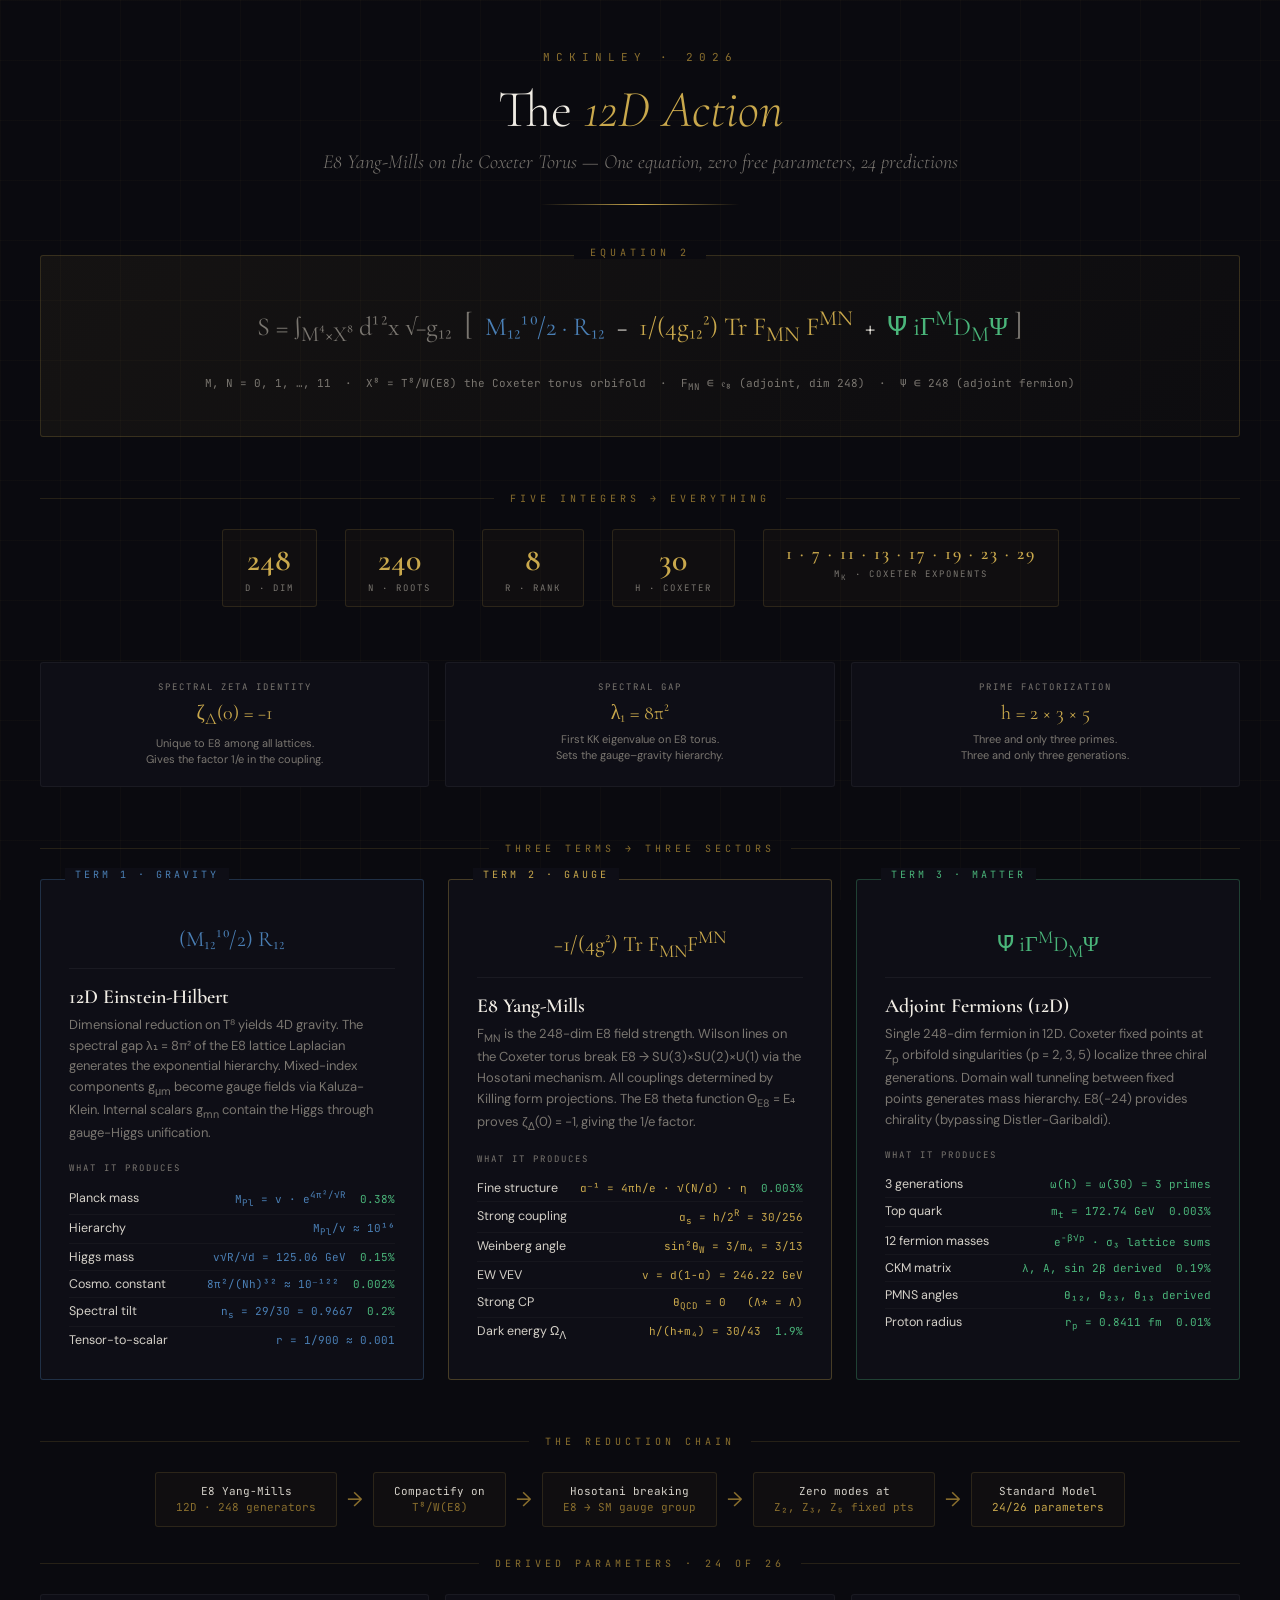
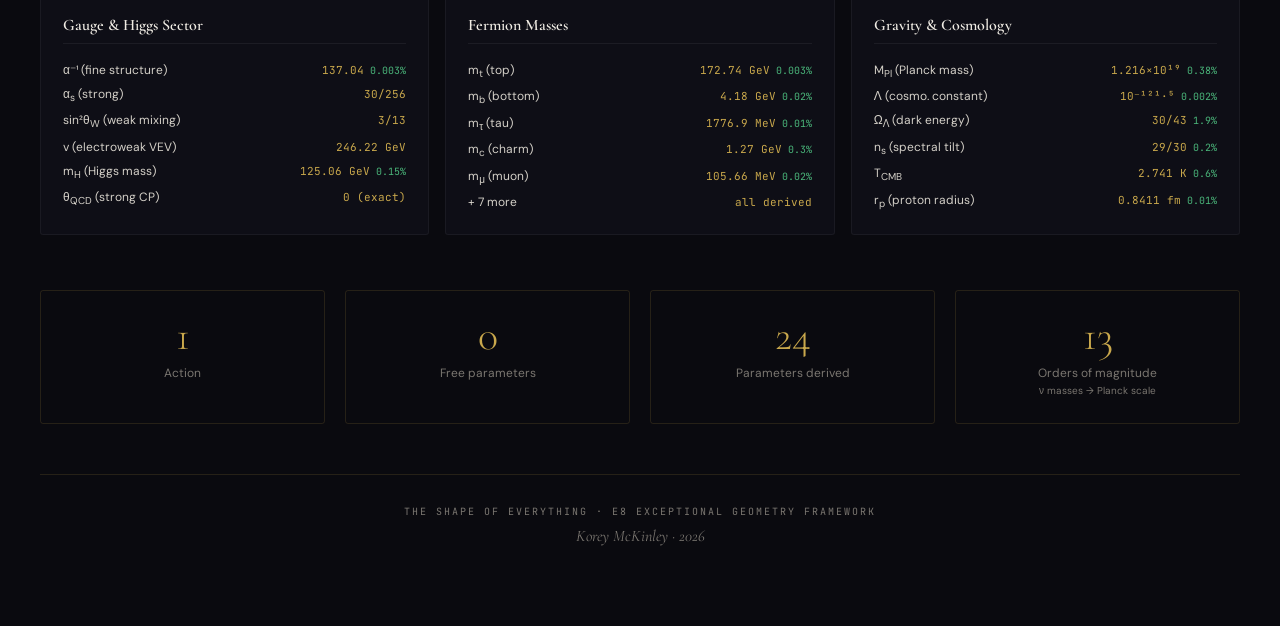
==== commit 488c2278: "Restore original Pages design and remove repository clutter" ====
--- a/index.html
+++ b/index.html
@@ -1,34 +1,769 @@
-<!doctype html>
+<!DOCTYPE html>
 <html lang="en">
 <head>
-<meta charset="utf-8">
-<meta name="viewport" content="width=device-width,initial-scale=1">
-<meta name="description" content="Exceptional Geometry: exact E8 mathematics, conditional physical models, experimental tests, and matrix-brane geometry.">
-<meta name="theme-color" content="#07111f">
-<title>Exceptional Geometry</title>
+<meta charset="UTF-8">
+<meta name="viewport" content="width=1400, initial-scale=1">
+<title>Exceptional Geometry - The 12D Action — E8 Yang-Mills on the Coxeter Torus</title>
 <style>
-:root{--bg:#07111f;--panel:#0e1d31;--line:#27415f;--text:#edf4ff;--muted:#a9bbcf;--blue:#7fc7ff;--cyan:#74f2d0;--gold:#f1c675;--orange:#f6a96b;--red:#ff929c;--violet:#c0a7ff;--max:1120px}*{box-sizing:border-box}html{scroll-behavior:smooth}body{margin:0;background:radial-gradient(circle at 15% 0,#173c6680,transparent 28rem),linear-gradient(180deg,var(--bg),#081525 55%,#06101d);color:var(--text);font:16px/1.65 Inter,system-ui,-apple-system,"Segoe UI",sans-serif}a{color:var(--blue);text-underline-offset:3px}.wrap{width:min(calc(100% - 2rem),var(--max));margin:auto}header{position:sticky;top:0;z-index:5;background:#07111fe8;backdrop-filter:blur(16px);border-bottom:1px solid var(--line)}nav{min-height:64px;display:flex;align-items:center;justify-content:space-between;gap:1rem}.brand{font-weight:800;color:white;text-decoration:none}.navlinks{display:flex;gap:1rem;flex-wrap:wrap}.navlinks a{color:var(--muted);text-decoration:none;font-size:.9rem}.navlinks a:hover{color:white}.hero{padding:6rem 0 4rem}.eyebrow{color:var(--cyan);font-size:.75rem;font-weight:800;letter-spacing:.14em;text-transform:uppercase}h1,h2,h3{line-height:1.12;letter-spacing:-.035em}h1{font-size:clamp(3.3rem,9vw,7rem);max-width:10ch;margin:.8rem 0 1rem}h2{font-size:clamp(2rem,4vw,3.2rem);margin:0 0 .8rem}h3{font-size:1.18rem;margin:.2rem 0 .6rem}.lede{font-size:clamp(1.05rem,2vw,1.3rem);max-width:780px;color:#c9d5e4}.actions{display:flex;gap:.7rem;flex-wrap:wrap;margin:1.8rem 0}.button{display:inline-block;padding:.72rem 1rem;border:1px solid var(--line);border-radius:12px;color:white;text-decoration:none;font-weight:750;background:#ffffff08}.button.primary{color:#03131b;border:0;background:linear-gradient(135deg,var(--cyan),var(--blue))}.scope{max-width:860px;padding:1rem 1.1rem;border-left:3px solid var(--gold);background:#f1c67512;color:#d8e1ed}.stats{display:grid;grid-template-columns:repeat(4,1fr);gap:.8rem;margin-top:2.5rem}.stat,.card{border:1px solid var(--line);border-radius:18px;background:#0e1d31e8}.stat{padding:1rem}.stat strong{display:block;font-size:1.6rem}.stat span,.muted,.card p{color:var(--muted)}section{padding:4.8rem 0}.head{display:grid;grid-template-columns:1fr minmax(260px,.7fr);gap:2rem;align-items:end;margin-bottom:1.6rem}.head p{margin:0;color:var(--muted)}.grid{display:grid;gap:1rem}.four{grid-template-columns:repeat(4,1fr)}.three{grid-template-columns:repeat(3,1fr)}.two{grid-template-columns:repeat(2,1fr)}.card{padding:1.25rem}.tag{display:inline-block;border:1px solid currentColor;border-radius:999px;padding:.24rem .5rem;font-size:.72rem;font-weight:800}.theorem{color:var(--cyan)}.exact{color:var(--blue)}.conditional{color:var(--gold)}.phenom{color:var(--orange)}.conjecture{color:var(--violet)}.issue{color:var(--red)}.formula{padding:.85rem;border:1px solid #315273;border-radius:12px;background:#06101d;margin:.8rem 0;overflow:auto;font-family:ui-monospace,SFMono-Regular,Consolas,monospace}.table{overflow:auto;border:1px solid var(--line);border-radius:18px;background:#0e1d31e8}table{width:100%;border-collapse:collapse;min-width:820px}th,td{text-align:left;padding:.9rem;border-bottom:1px solid var(--line);vertical-align:top}th{font-size:.74rem;text-transform:uppercase;letter-spacing:.08em;color:white}td{color:#cbd7e5}.paper{display:flex;flex-direction:column;min-height:235px}.links{margin-top:auto;padding-top:.8rem}.links a{margin-right:.7rem}.note{padding:1.2rem;border:1px solid #6f623f;border-radius:16px;background:#f1c67510}.steps{counter-reset:item}.step{display:grid;grid-template-columns:2.2rem 1fr;gap:.8rem}.step:before{counter-increment:item;content:counter(item);display:grid;place-items:center;width:2.2rem;height:2.2rem;border-radius:50%;background:#7fc7ff1c;color:var(--blue);font-weight:800}footer{padding:2.5rem 0;border-top:1px solid var(--line);color:var(--muted)}@media(max-width:900px){.four,.three{grid-template-columns:repeat(2,1fr)}.head{grid-template-columns:1fr}.stats{grid-template-columns:repeat(2,1fr)}}@media(max-width:640px){.navlinks{display:none}.hero{padding-top:4.5rem}.four,.three,.two,.stats{grid-template-columns:1fr}section{padding:3.8rem 0}.actions .button{width:100%;text-align:center}}
+  @import url('https://fonts.googleapis.com/css2?family=Cormorant+Garamond:ital,wght@0,300;0,400;0,600;0,700;1,300;1,400&family=JetBrains+Mono:wght@300;400;500&family=DM+Sans:wght@300;400;500;600;700&display=swap');
+
+  :root {
+    --bg: #0a0a0f;
+    --bg2: #0e0e16;
+    --gold: #c9a84c;
+    --gold-dim: #8a6f2e;
+    --gold-bright: #f0d070;
+    --blue: #4a7fb5;
+    --blue-dim: #2a4f75;
+    --red: #b54a4a;
+    --red-dim: #752a2a;
+    --green: #4ab57a;
+    --green-dim: #2a7548;
+    --purple: #8a6fb5;
+    --text: #d4d0c8;
+    --text-dim: #7a7670;
+    --text-bright: #f0ece4;
+    --line: rgba(201, 168, 76, 0.15);
+  }
+
+  * { margin: 0; padding: 0; box-sizing: border-box; }
+
+  body {
+    background: var(--bg);
+    color: var(--text);
+    font-family: 'DM Sans', sans-serif;
+    overflow-x: hidden;
+    min-height: 100vh;
+  }
+
+  /* Subtle grid background */
+  body::before {
+    content: '';
+    position: fixed;
+    top: 0; left: 0; right: 0; bottom: 0;
+    background-image:
+      linear-gradient(rgba(201,168,76,0.03) 1px, transparent 1px),
+      linear-gradient(90deg, rgba(201,168,76,0.03) 1px, transparent 1px);
+    background-size: 60px 60px;
+    pointer-events: none;
+    z-index: 0;
+  }
+
+  .container {
+    position: relative;
+    z-index: 1;
+    max-width: 1300px;
+    margin: 0 auto;
+    padding: 50px 40px 80px;
+  }
+
+  /* ─── HEADER ─── */
+  .header {
+    text-align: center;
+    margin-bottom: 50px;
+    position: relative;
+  }
+
+  .header::after {
+    content: '';
+    display: block;
+    width: 200px;
+    height: 1px;
+    background: linear-gradient(90deg, transparent, var(--gold), transparent);
+    margin: 30px auto 0;
+  }
+
+  .kicker {
+    font-family: 'JetBrains Mono', monospace;
+    font-size: 11px;
+    letter-spacing: 6px;
+    text-transform: uppercase;
+    color: var(--gold-dim);
+    margin-bottom: 16px;
+  }
+
+  h1 {
+    font-family: 'Cormorant Garamond', serif;
+    font-weight: 300;
+    font-size: 52px;
+    color: var(--text-bright);
+    line-height: 1.15;
+    margin-bottom: 10px;
+  }
+
+  h1 em {
+    font-style: italic;
+    color: var(--gold);
+  }
+
+  .subtitle {
+    font-family: 'Cormorant Garamond', serif;
+    font-size: 20px;
+    color: var(--text-dim);
+    font-weight: 300;
+    font-style: italic;
+  }
+
+  /* ─── THE ACTION BOX ─── */
+  .action-box {
+    background: linear-gradient(135deg, rgba(201,168,76,0.06), rgba(201,168,76,0.02));
+    border: 1px solid rgba(201,168,76,0.2);
+    border-radius: 3px;
+    padding: 40px 50px;
+    margin-bottom: 55px;
+    position: relative;
+    text-align: center;
+  }
+
+  .action-box::before {
+    content: 'EQUATION 2';
+    position: absolute;
+    top: -10px;
+    left: 50%;
+    transform: translateX(-50%);
+    background: var(--bg);
+    padding: 0 16px;
+    font-family: 'JetBrains Mono', monospace;
+    font-size: 10px;
+    letter-spacing: 4px;
+    color: var(--gold-dim);
+  }
+
+  .action-equation {
+    font-family: 'Cormorant Garamond', serif;
+    font-size: 26px;
+    color: var(--text-bright);
+    line-height: 1.8;
+    margin-bottom: 20px;
+  }
+
+  .action-equation .term1 { color: var(--blue); }
+  .action-equation .term2 { color: var(--gold); }
+  .action-equation .term3 { color: var(--green); }
+  .action-equation .integral { color: var(--text-dim); }
+
+  .action-note {
+    font-family: 'JetBrains Mono', monospace;
+    font-size: 11px;
+    color: var(--text-dim);
+    line-height: 1.7;
+  }
+
+  /* ─── FIVE INTEGERS ─── */
+  .integers-row {
+    display: flex;
+    justify-content: center;
+    gap: 28px;
+    margin-bottom: 55px;
+    flex-wrap: wrap;
+  }
+
+  .integer-chip {
+    display: flex;
+    flex-direction: column;
+    align-items: center;
+    padding: 14px 22px 12px;
+    border: 1px solid var(--line);
+    border-radius: 3px;
+    background: rgba(201,168,76,0.03);
+    min-width: 90px;
+  }
+
+  .integer-chip .val {
+    font-family: 'Cormorant Garamond', serif;
+    font-size: 32px;
+    font-weight: 600;
+    color: var(--gold);
+    line-height: 1;
+  }
+
+  .integer-chip .label {
+    font-family: 'JetBrains Mono', monospace;
+    font-size: 9px;
+    letter-spacing: 2px;
+    color: var(--text-dim);
+    margin-top: 6px;
+    text-transform: uppercase;
+  }
+
+  .integer-chip.wide .val {
+    font-size: 18px;
+    letter-spacing: 2px;
+  }
+
+  /* ─── THREE TERMS COLUMNS ─── */
+  .terms-grid {
+    display: grid;
+    grid-template-columns: 1fr 1fr 1fr;
+    gap: 24px;
+    margin-bottom: 55px;
+  }
+
+  .term-card {
+    border: 1px solid;
+    border-radius: 3px;
+    padding: 30px 28px 26px;
+    position: relative;
+    background: var(--bg2);
+  }
+
+  .term-card.gravity {
+    border-color: rgba(74, 127, 181, 0.3);
+  }
+  .term-card.gauge {
+    border-color: rgba(201, 168, 76, 0.3);
+  }
+  .term-card.matter {
+    border-color: rgba(74, 181, 122, 0.3);
+  }
+
+  .term-number {
+    position: absolute;
+    top: -12px;
+    left: 24px;
+    background: var(--bg2);
+    padding: 0 10px;
+    font-family: 'JetBrains Mono', monospace;
+    font-size: 10px;
+    letter-spacing: 3px;
+    text-transform: uppercase;
+  }
+
+  .term-card.gravity .term-number { color: var(--blue); }
+  .term-card.gauge .term-number { color: var(--gold); }
+  .term-card.matter .term-number { color: var(--green); }
+
+  .term-formula {
+    font-family: 'Cormorant Garamond', serif;
+    font-size: 22px;
+    text-align: center;
+    padding: 16px 0;
+    margin-bottom: 16px;
+    border-bottom: 1px solid rgba(255,255,255,0.05);
+  }
+
+  .term-card.gravity .term-formula { color: var(--blue); }
+  .term-card.gauge .term-formula { color: var(--gold); }
+  .term-card.matter .term-formula { color: var(--green); }
+
+  .term-title {
+    font-family: 'Cormorant Garamond', serif;
+    font-size: 20px;
+    font-weight: 600;
+    color: var(--text-bright);
+    margin-bottom: 6px;
+  }
+
+  .term-desc {
+    font-size: 13px;
+    color: var(--text-dim);
+    line-height: 1.6;
+    margin-bottom: 18px;
+  }
+
+  .mechanism-label {
+    font-family: 'JetBrains Mono', monospace;
+    font-size: 9px;
+    letter-spacing: 2px;
+    text-transform: uppercase;
+    color: var(--text-dim);
+    margin-bottom: 10px;
+  }
+
+  .mechanism-item {
+    font-size: 12.5px;
+    color: var(--text);
+    padding: 5px 0;
+    border-bottom: 1px solid rgba(255,255,255,0.03);
+    display: flex;
+    justify-content: space-between;
+    align-items: baseline;
+  }
+
+  .mechanism-item:last-child { border-bottom: none; }
+
+  .mechanism-item .mech-name {
+    color: var(--text);
+    font-size: 12.5px;
+  }
+
+  .mechanism-item .mech-arrow {
+    color: var(--text-dim);
+    font-size: 11px;
+    margin: 0 6px;
+    flex-shrink: 0;
+  }
+
+  .mechanism-item .mech-result {
+    font-family: 'JetBrains Mono', monospace;
+    font-size: 11px;
+    text-align: right;
+    flex-shrink: 0;
+  }
+
+  .term-card.gravity .mech-result { color: var(--blue); }
+  .term-card.gauge .mech-result { color: var(--gold); }
+  .term-card.matter .mech-result { color: var(--green); }
+
+  /* ─── OUTPUT TABLE ─── */
+  .output-section {
+    margin-bottom: 55px;
+  }
+
+  .section-head {
+    display: flex;
+    align-items: center;
+    gap: 16px;
+    margin-bottom: 24px;
+  }
+
+  .section-head .line {
+    flex: 1;
+    height: 1px;
+    background: var(--line);
+  }
+
+  .section-head .label {
+    font-family: 'JetBrains Mono', monospace;
+    font-size: 10px;
+    letter-spacing: 4px;
+    text-transform: uppercase;
+    color: var(--gold-dim);
+    white-space: nowrap;
+  }
+
+  .output-grid {
+    display: grid;
+    grid-template-columns: 1fr 1fr 1fr;
+    gap: 16px;
+  }
+
+  .output-category {
+    background: var(--bg2);
+    border: 1px solid rgba(255,255,255,0.05);
+    border-radius: 3px;
+    padding: 20px 22px;
+  }
+
+  .output-category h3 {
+    font-family: 'Cormorant Garamond', serif;
+    font-size: 16px;
+    font-weight: 600;
+    color: var(--text-bright);
+    margin-bottom: 14px;
+    padding-bottom: 8px;
+    border-bottom: 1px solid rgba(255,255,255,0.06);
+  }
+
+  .output-row {
+    display: flex;
+    justify-content: space-between;
+    align-items: baseline;
+    padding: 4px 0;
+    font-size: 12px;
+  }
+
+  .output-row .param {
+    color: var(--text);
+  }
+
+  .output-row .value {
+    font-family: 'JetBrains Mono', monospace;
+    font-size: 11px;
+    color: var(--gold);
+  }
+
+  .output-row .accuracy {
+    font-family: 'JetBrains Mono', monospace;
+    font-size: 10px;
+    color: var(--green);
+    margin-left: 6px;
+  }
+
+  /* ─── BOTTOM STATS ─── */
+  .stats-row {
+    display: grid;
+    grid-template-columns: repeat(4, 1fr);
+    gap: 20px;
+    margin-bottom: 50px;
+  }
+
+  .stat-box {
+    text-align: center;
+    padding: 24px 16px;
+    border: 1px solid var(--line);
+    border-radius: 3px;
+  }
+
+  .stat-box .stat-num {
+    font-family: 'Cormorant Garamond', serif;
+    font-size: 42px;
+    font-weight: 300;
+    color: var(--gold);
+    line-height: 1;
+  }
+
+  .stat-box .stat-label {
+    font-size: 12px;
+    color: var(--text-dim);
+    margin-top: 8px;
+    line-height: 1.4;
+  }
+
+  /* ─── FLOW ARROWS ─── */
+  .flow-section {
+    display: flex;
+    align-items: center;
+    justify-content: center;
+    gap: 10px;
+    margin-bottom: 30px;
+    flex-wrap: wrap;
+  }
+
+  .flow-box {
+    padding: 10px 20px;
+    border: 1px solid var(--line);
+    border-radius: 3px;
+    font-family: 'JetBrains Mono', monospace;
+    font-size: 11px;
+    color: var(--text);
+    background: rgba(201,168,76,0.03);
+    text-align: center;
+    line-height: 1.5;
+  }
+
+  .flow-arrow {
+    color: var(--gold-dim);
+    font-size: 20px;
+  }
+
+  /* ─── FOOTER ─── */
+  .footer {
+    text-align: center;
+    padding-top: 30px;
+    border-top: 1px solid var(--line);
+  }
+
+  .footer p {
+    font-family: 'JetBrains Mono', monospace;
+    font-size: 10px;
+    color: var(--text-dim);
+    letter-spacing: 2px;
+  }
+
+  .footer .author {
+    font-family: 'Cormorant Garamond', serif;
+    font-size: 16px;
+    font-style: italic;
+    color: var(--text-dim);
+    margin-top: 8px;
+  }
+
+  /* ─── KEY IDENTITIES ─── */
+  .identities-row {
+    display: grid;
+    grid-template-columns: 1fr 1fr 1fr;
+    gap: 16px;
+    margin-bottom: 55px;
+  }
+
+  .identity-card {
+    background: var(--bg2);
+    border: 1px solid rgba(255,255,255,0.05);
+    border-radius: 3px;
+    padding: 18px 20px;
+    text-align: center;
+  }
+
+  .identity-card .id-label {
+    font-family: 'JetBrains Mono', monospace;
+    font-size: 9px;
+    letter-spacing: 2px;
+    color: var(--text-dim);
+    text-transform: uppercase;
+    margin-bottom: 8px;
+  }
+
+  .identity-card .id-formula {
+    font-family: 'Cormorant Garamond', serif;
+    font-size: 20px;
+    color: var(--gold);
+    margin-bottom: 6px;
+  }
+
+  .identity-card .id-meaning {
+    font-size: 11px;
+    color: var(--text-dim);
+    line-height: 1.5;
+  }
 </style>
 </head>
 <body>
-<header><nav class="wrap"><a class="brand" href="#top">Exceptional Geometry</a><div class="navlinks"><a href="#results">Results</a><a href="#observations">Observations</a><a href="#papers">Papers</a><a href="#open">Open problems</a><a href="MODEL_SCOPE.md">Model scope</a></div></nav></header>
-<main id="top">
-<section class="hero"><div class="wrap"><div class="eyebrow">Independent research · status review 17 August 2026</div><h1>Exceptional Geometry</h1><p class="lede">Exact mathematics in exceptional symmetry, followed by clearly labeled hypotheses asking whether those structures can organize particle physics, gravity, and cosmology.</p><div class="actions"><a class="button primary" href="#results">View strongest results</a><a class="button" href="papers/README.md">Browse manuscripts</a><a class="button" href="OBSERVATION_LOG.md">Observation log</a></div><div class="scope"><strong>Scope rule:</strong> the Coxeter element and the lattice torus are mathematical tools for finite symmetry, fixed-point, and spectral calculations. This site does not claim that physical space or the universe is literally a Coxeter torus. Connections to particles and cosmology are separate model hypotheses.</div><div class="stats"><div class="stat"><strong>3</strong><span>exact mathematical anchors</span></div><div class="stat"><strong>4</strong><span>research tracks</span></div><div class="stat"><strong>1</strong><span>post-manuscript precision hit</span></div><div class="stat"><strong>8</strong><span>priority proof obligations</span></div></div></div></section>
-
-<section><div class="wrap"><div class="head"><div><div class="eyebrow">How to read the project</div><h2>Claims are separated by status</h2></div><p>Numerical agreement is not presented as proof. Each headline result links to assumptions, limitations, corrections, and prospective tests.</p></div><div class="grid four"><div class="card"><span class="tag theorem">Theorem</span><h3>Mathematical result</h3><p>A proof is supplied under explicit definitions and assumptions.</p></div><div class="card"><span class="tag exact">Exact computation</span><h3>Finite certificate</h3><p>Symbolic or algebraic output can be independently rerun.</p></div><div class="card"><span class="tag conditional">Conditional</span><h3>Physical derivation</h3><p>Depends on a chosen action, reduction, boundary data, and normalization.</p></div><div class="card"><span class="tag phenom">Phenomenology</span><h3>Observed pattern</h3><p>Organizes measurements and may include fitting or calibration.</p></div></div></div></section>
-
-<section id="results"><div class="wrap"><div class="head"><div><div class="eyebrow">Strongest current results</div><h2>The rigorous core</h2></div><p>The mathematical core is useful whether or not the broader physical interpretation survives.</p></div><div class="grid three"><article class="card"><span class="tag theorem">Theorem</span><h3>E8 spectral factorization</h3><div class="formula">ζΔ(s) = 240(8π²)^−s ζ(s)ζ(s−3)<br>ζΔ(0) = −1<br>λ₁ = 8π²</div><p>The value at zero is universal for even unimodular lattices; E8 is the unique minimal-dimensional realization. Corrected: ζ′Δ(0)=1.885595084… and det′Δ=0.151738735…</p><div class="links"><a href="https://zenodo.org/records/18601343">Paper</a><a href="ERRATA.md">Erratum</a></div></article><article class="card"><span class="tag exact">Exact computation</span><h3>Finite-order fixed points</h3><div class="formula">|Fix(Z₂)|=256<br>|Fix(Z₃)|=81<br>|Fix(Z₅)|=25</div><p>The determinant counts are exact. Their use as an organizing model for three physical generations remains conditional on an equivariant index and chirality theorem.</p><div class="links"><a href="https://zenodo.org/records/18527215">Paper</a><a href="claims/claims.json">Claim record</a></div></article><article class="card"><span class="tag exact">Exact symbolic theorem</span><h3>Local chiral-brane obstruction</h3><div class="formula">rank J_R = 28<br>dim ker J_R = 2<br>1/2 &lt; R ≤ 1</div><p>The kernel is exhausted by phase directions and has no maximal-mode component. The endpoint’s extra linear direction is lifted at quadratic order.</p><div class="links"><a href="papers/2026-local-chiral-brane-obstruction.md">New paper page</a><a href="ROADMAP.md">Next branch search</a></div></article></div><div class="note" style="margin-top:1rem"><strong>Local means local.</strong> The brane theorem does not exclude exceptional modes, finite backreaction, additional branes, or disconnected solution branches.</div></div></section>
-
-<section><div class="wrap"><div class="head"><div><div class="eyebrow">Physical program</div><h2>Candidate relations, not established ontology</h2></div><p>These quantities are frozen where possible so that future measurements can genuinely test them.</p></div><div class="table"><table><thead><tr><th>Quantity</th><th>Proposed relation</th><th>Status</th></tr></thead><tbody><tr><td>Higgs quartic</td><td>λ=R²/(2d)=4/31</td><td><span class="tag conjecture">Conjecture</span> Wilson-line potential open</td></tr><tr><td>Higgs mass</td><td>mH=vR/√d=125.0646 GeV</td><td><span class="tag conditional">Conditional</span> follows from the quartic</td></tr><tr><td>Planck relation</td><td>MPl=v exp(4π²)/√R</td><td><span class="tag conditional">Conditional</span> action and instanton sector unresolved</td></tr><tr><td>Fermion masses</td><td>prime-indexed, σ₃-weighted hierarchy</td><td><span class="tag phenom">Phenomenology</span> calibration and operator issues retained</td></tr><tr><td>Strong CP</td><td>θ̄=0 without a PQ axion</td><td><span class="tag conjecture">Conjecture</span> duality and determinant phase open</td></tr><tr><td>Light hadrons</td><td>relations for gA, gπNN, fπ, mρ and radii</td><td><span class="tag phenom">Postdiction</span> not derived from QCD</td></tr></tbody></table></div></div></section>
-
-<section id="observations"><div class="wrap"><div class="head"><div><div class="eyebrow">Experimental contact</div><h2>What has been observed?</h2></div><p>No observation uniquely selects Exceptional Geometry. The Higgs result is the strongest later numerical agreement; the neutrino sum is the sharpest present pressure point.</p></div><div class="table"><table><thead><tr><th>Frozen value</th><th>Later result</th><th>Assessment</th></tr></thead><tbody><tr><td>mH=125.06 GeV</td><td>CMS 13 TeV: 125.13±0.15 GeV; combined diphoton: 125.06±0.14 GeV</td><td>Strong post-manuscript agreement, not unique confirmation</td></tr><tr><td>|Vcb|=0.04094</td><td>ATLAS on-shell-W method: 0.050 +0.011/−0.014</td><td>Independent consistency check; uncertainty remains large</td></tr><tr><td>H0=67.4 km s⁻¹ Mpc⁻¹</td><td>DESI Lyα+BBN: 66.5±1.3</td><td>Consistent, but not a blind prediction</td></tr><tr><td>Σmν=61.0 meV</td><td>Restrictive DESI+CMB combination: &lt;59.2 meV at 95%; broader models allow more</td><td>Model-sensitive boundary; not detected</td></tr><tr><td>Normal ordering</td><td>JUNO first data do not yet determine ordering</td><td>Open prospective test</td></tr><tr><td>r=1/900</td><td>Current benchmark r0.05&lt;0.036</td><td>Far below current sensitivity</td></tr></tbody></table></div><p class="muted">Dates, primary sources, construction history, and update rules are recorded in <a href="OBSERVATION_LOG.md">OBSERVATION_LOG.md</a>.</p></div></section>
-
-<section id="papers"><div class="wrap"><div class="head"><div><div class="eyebrow">Manuscripts</div><h2>Read by status, not headline</h2></div><p>The catalog preserves verified archive links and states what each manuscript does and does not establish.</p></div><div class="grid three"><article class="card paper"><span class="tag theorem">Theorem + erratum</span><h3>Spectral Zeta Functions</h3><p>Arithmetic foundation with corrected derivative and determinant.</p><div class="links"><a href="https://zenodo.org/records/18601343">Archive</a><a href="ERRATA.md">Errata</a></div></article><article class="card paper"><span class="tag exact">Exact computation</span><h3>Three Fermion Generations</h3><p>Exact determinant counts; physical generation and chirality mapping remains conditional.</p><div class="links"><a href="https://zenodo.org/records/18527215">Archive</a><a href="MODEL_SCOPE.md">Scope</a></div></article><article class="card paper"><span class="tag exact">New exact theorem</span><h3>Local Chiral-Brane Obstruction</h3><p>Nonlinear witnesses, a uniform rank certificate, and endpoint fold lifting.</p><div class="links"><a href="papers/2026-local-chiral-brane-obstruction.md">Paper page</a></div></article><article class="card paper"><span class="tag phenom">Phenomenology</span><h3>Fermion Hierarchies & Masses</h3><p>Empirical pattern followed by increasingly ambitious model constructions; calibration history preserved.</p><div class="links"><a href="https://zenodo.org/records/18519399">Prime paper</a><a href="https://zenodo.org/records/18528878">Mass paper</a></div></article><article class="card paper"><span class="tag conditional">Conditional</span><h3>Newton’s Constant</h3><p>Exact spectral data plus a conditional Yang–Mills-to-Einstein construction.</p><div class="links"><a href="https://zenodo.org/records/18624036">Archive</a></div></article><article class="card paper"><span class="tag issue">Under revision</span><h3>Instanton Theorem</h3><p>The charge-one untwisted T⁴ saturation step needs a valid replacement.</p><div class="links"><a href="https://zenodo.org/records/18624240">Archive</a><a href="ERRATA.md">Known issue</a></div></article><article class="card paper"><span class="tag conjecture">Conjecture</span><h3>Strong CP</h3><p>Geometric proposal with unresolved duality, θ=π, and determinant-phase steps.</p><div class="links"><a href="papers/README.md#resolution-of-the-strong-cp-problem-v2">Catalog entry</a></div></article><article class="card paper"><span class="tag phenom">Phenomenology</span><h3>Light Hadrons</h3><p>Sharp numerical relations not yet derived from controlled QCD dynamics.</p><div class="links"><a href="papers/README.md#light-hadron-structure-from-e8-lattice-geometry">Catalog entry</a></div></article><article class="card paper"><span class="tag conditional">Synthesis</span><h3>Standard Model from E8</h3><p>A research map rather than one completed theorem; the fundamental-action variants must be reconciled.</p><div class="links"><a href="https://zenodo.org/records/18624899">Archive</a><a href="ROADMAP.md">Roadmap</a></div></article></div><p><a href="papers/README.md">Open the full manuscript catalog →</a></p></div></section>
-
-<section id="open"><div class="wrap"><div class="head"><div><div class="eyebrow">Open problems</div><h2>The shortest path to a decisive result</h2></div><p>The next gains should come from closing operator, topology, and normalization gaps—not adding more numerical coincidences.</p></div><div class="grid two steps"><div class="card step"><div><h3>Define one fundamental action</h3><p>Resolve Einstein–Yang–Mills versus pure Yang–Mills emergent gravity and state the independent scales.</p></div></div><div class="card step"><div><h3>Prove the equivariant Dirac index</h3><p>Establish physical multiplicity and chirality, not merely fixed-point counts.</p></div></div><div class="card step"><div><h3>Repair the instanton sector</h3><p>Use valid twists, bundle topology, higher charge, or a genuine global Spin(7) solution.</p></div></div><div class="card step"><div><h3>Compute the Higgs potential</h3><p>Derive or reject λ=4/31 from the Wilson-line Coleman–Weinberg potential.</p></div></div><div class="card step"><div><h3>Derive flavor overlaps</h3><p>Normalize modes and calculate CKM/PMNS quantities directly.</p></div></div><div class="card step"><div><h3>Continue beyond the brane obstruction</h3><p>Search exceptional modes, full backreaction, additional branes, and disconnected branches.</p></div></div></div></div></section>
-
-<section><div class="wrap"><div class="head"><div><div class="eyebrow">Reproducibility</div><h2>Claims should fail loudly</h2></div><p>The repository now includes a machine-readable claim ledger and automated consistency checks.</p></div><div class="grid two"><div class="card"><h3>Run locally</h3><div class="formula">python3 scripts/validate_claims.py<br>python3 -m unittest discover -s tests -v</div><p>Checks corrected constants, formula consistency, statuses, observation links, and removal of superseded claims.</p></div><div class="card"><h3>Canonical ledger</h3><div class="formula">claims/claims.json<br>status · scope · source · limitations</div><p><a href="claims/claims.json">Open the claim ledger</a></p></div></div></div></section>
-</main>
-<footer><div class="wrap"><strong style="color:white">Exceptional Geometry</strong><br>Independent research by Korey McKinley · <a href="https://github.com/kmackinley/ExceptionalGeometry">GitHub</a> · <a href="STATUS.md">Status</a> · <a href="ERRATA.md">Errata</a> · <a href="ROADMAP.md">Roadmap</a></div></footer>
+<div class="container">
+
+  <!-- HEADER -->
+  <div class="header">
+    <div class="kicker">McKinley · 2026</div>
+    <h1>The <em>12D Action</em></h1>
+    <div class="subtitle">E8 Yang-Mills on the Coxeter Torus — One equation, zero free parameters, 24 predictions</div>
+  </div>
+
+  <!-- THE ACTION -->
+  <div class="action-box">
+    <div class="action-equation">
+      <span class="integral">S = ∫<sub>M⁴×X⁸</sub> d¹²x √−g₁₂</span> &nbsp;<span style="font-size:32px;color:var(--text-dim)">[</span>&nbsp;
+      <span class="term1">M₁₂¹⁰/2 · R₁₂</span> &nbsp;−&nbsp;
+      <span class="term2">1/(4g₁₂²) Tr F<sub>MN</sub> F<sup>MN</sup></span> &nbsp;+&nbsp;
+      <span class="term3">Ψ̄ iΓ<sup>M</sup>D<sub>M</sub>Ψ</span>&nbsp;<span style="font-size:32px;color:var(--text-dim)">]</span>
+    </div>
+    <div class="action-note">
+      M, N = 0, 1, …, 11 &nbsp;·&nbsp; X⁸ = T⁸/W(E8) the Coxeter torus orbifold &nbsp;·&nbsp; F<sub>MN</sub> ∈ 𝔢₈ (adjoint, dim 248) &nbsp;·&nbsp; Ψ ∈ 248 (adjoint fermion)
+    </div>
+  </div>
+
+  <!-- FIVE INTEGERS -->
+  <div class="section-head">
+    <span class="line"></span>
+    <span class="label">Five Integers → Everything</span>
+    <span class="line"></span>
+  </div>
+
+  <div class="integers-row">
+    <div class="integer-chip">
+      <span class="val">248</span>
+      <span class="label">d · dim</span>
+    </div>
+    <div class="integer-chip">
+      <span class="val">240</span>
+      <span class="label">N · roots</span>
+    </div>
+    <div class="integer-chip">
+      <span class="val">8</span>
+      <span class="label">R · rank</span>
+    </div>
+    <div class="integer-chip">
+      <span class="val">30</span>
+      <span class="label">h · Coxeter</span>
+    </div>
+    <div class="integer-chip wide">
+      <span class="val">1 · 7 · 11 · 13 · 17 · 19 · 23 · 29</span>
+      <span class="label">m<sub>k</sub> · Coxeter exponents</span>
+    </div>
+  </div>
+
+  <!-- THREE KEY IDENTITIES -->
+  <div class="identities-row">
+    <div class="identity-card">
+      <div class="id-label">Spectral Zeta Identity</div>
+      <div class="id-formula">ζ<sub>Δ</sub>(0) = −1</div>
+      <div class="id-meaning">Unique to E8 among all lattices.<br>Gives the factor 1/e in the coupling.</div>
+    </div>
+    <div class="identity-card">
+      <div class="id-label">Spectral Gap</div>
+      <div class="id-formula">λ₁ = 8π²</div>
+      <div class="id-meaning">First KK eigenvalue on E8 torus.<br>Sets the gauge–gravity hierarchy.</div>
+    </div>
+    <div class="identity-card">
+      <div class="id-label">Prime Factorization</div>
+      <div class="id-formula">h = 2 × 3 × 5</div>
+      <div class="id-meaning">Three and only three primes.<br>Three and only three generations.</div>
+    </div>
+  </div>
+
+  <!-- THREE TERMS -->
+  <div class="section-head">
+    <span class="line"></span>
+    <span class="label">Three Terms → Three Sectors</span>
+    <span class="line"></span>
+  </div>
+
+  <div class="terms-grid">
+    <!-- TERM 1: GRAVITY -->
+    <div class="term-card gravity">
+      <div class="term-number">Term 1 · Gravity</div>
+      <div class="term-formula">(M₁₂¹⁰/2) R₁₂</div>
+      <div class="term-title">12D Einstein-Hilbert</div>
+      <div class="term-desc">Dimensional reduction on T⁸ yields 4D gravity. The spectral gap λ₁ = 8π² of the E8 lattice Laplacian generates the exponential hierarchy. Mixed-index components g<sub>μm</sub> become gauge fields via Kaluza-Klein. Internal scalars g<sub>mn</sub> contain the Higgs through gauge-Higgs unification.</div>
+      <div class="mechanism-label">What it produces</div>
+      <div class="mechanism-item">
+        <span class="mech-name">Planck mass</span>
+        <span class="mech-result">M<sub>Pl</sub> = v · e<sup>4π²/√R</sup> &nbsp;<span class="accuracy" style="color:var(--green)">0.38%</span></span>
+      </div>
+      <div class="mechanism-item">
+        <span class="mech-name">Hierarchy</span>
+        <span class="mech-result">M<sub>Pl</sub>/v ≈ 10¹⁶</span>
+      </div>
+      <div class="mechanism-item">
+        <span class="mech-name">Higgs mass</span>
+        <span class="mech-result">v√R/√d = 125.06 GeV &nbsp;<span class="accuracy" style="color:var(--green)">0.15%</span></span>
+      </div>
+      <div class="mechanism-item">
+        <span class="mech-name">Cosmo. constant</span>
+        <span class="mech-result">8π²/(Nh)³² ≈ 10⁻¹²² &nbsp;<span class="accuracy" style="color:var(--green)">0.002%</span></span>
+      </div>
+      <div class="mechanism-item">
+        <span class="mech-name">Spectral tilt</span>
+        <span class="mech-result">n<sub>s</sub> = 29/30 = 0.9667 &nbsp;<span class="accuracy" style="color:var(--green)">0.2%</span></span>
+      </div>
+      <div class="mechanism-item">
+        <span class="mech-name">Tensor-to-scalar</span>
+        <span class="mech-result">r = 1/900 ≈ 0.001</span>
+      </div>
+    </div>
+
+    <!-- TERM 2: GAUGE -->
+    <div class="term-card gauge">
+      <div class="term-number">Term 2 · Gauge</div>
+      <div class="term-formula">−1/(4g²) Tr F<sub>MN</sub>F<sup>MN</sup></div>
+      <div class="term-title">E8 Yang-Mills</div>
+      <div class="term-desc">F<sub>MN</sub> is the 248-dim E8 field strength. Wilson lines on the Coxeter torus break E8 → SU(3)×SU(2)×U(1) via the Hosotani mechanism. All couplings determined by Killing form projections. The E8 theta function Θ<sub>E8</sub> = E₄ proves ζ<sub>Δ</sub>(0) = −1, giving the 1/e factor.</div>
+      <div class="mechanism-label">What it produces</div>
+      <div class="mechanism-item">
+        <span class="mech-name">Fine structure</span>
+        <span class="mech-result">α⁻¹ = 4πh/e · √(N/d) · η &nbsp;<span class="accuracy" style="color:var(--green)">0.003%</span></span>
+      </div>
+      <div class="mechanism-item">
+        <span class="mech-name">Strong coupling</span>
+        <span class="mech-result">α<sub>s</sub> = h/2<sup>R</sup> = 30/256</span>
+      </div>
+      <div class="mechanism-item">
+        <span class="mech-name">Weinberg angle</span>
+        <span class="mech-result">sin²θ<sub>W</sub> = 3/m₄ = 3/13</span>
+      </div>
+      <div class="mechanism-item">
+        <span class="mech-name">EW VEV</span>
+        <span class="mech-result">v = d(1−α) = 246.22 GeV</span>
+      </div>
+      <div class="mechanism-item">
+        <span class="mech-name">Strong CP</span>
+        <span class="mech-result">θ<sub>QCD</sub> = 0 &nbsp; (Λ* = Λ)</span>
+      </div>
+      <div class="mechanism-item">
+        <span class="mech-name">Dark energy Ω<sub>Λ</sub></span>
+        <span class="mech-result">h/(h+m₄) = 30/43 &nbsp;<span class="accuracy" style="color:var(--green)">1.9%</span></span>
+      </div>
+    </div>
+
+    <!-- TERM 3: MATTER -->
+    <div class="term-card matter">
+      <div class="term-number">Term 3 · Matter</div>
+      <div class="term-formula">Ψ̄ iΓ<sup>M</sup>D<sub>M</sub>Ψ</div>
+      <div class="term-title">Adjoint Fermions (12D)</div>
+      <div class="term-desc">Single 248-dim fermion in 12D. Coxeter fixed points at Z<sub>p</sub> orbifold singularities (p = 2, 3, 5) localize three chiral generations. Domain wall tunneling between fixed points generates mass hierarchy. E8(−24) provides chirality (bypassing Distler-Garibaldi).</div>
+      <div class="mechanism-label">What it produces</div>
+      <div class="mechanism-item">
+        <span class="mech-name">3 generations</span>
+        <span class="mech-result">ω(h) = ω(30) = 3 primes</span>
+      </div>
+      <div class="mechanism-item">
+        <span class="mech-name">Top quark</span>
+        <span class="mech-result">m<sub>t</sub> = 172.74 GeV &nbsp;<span class="accuracy" style="color:var(--green)">0.003%</span></span>
+      </div>
+      <div class="mechanism-item">
+        <span class="mech-name">12 fermion masses</span>
+        <span class="mech-result">e<sup>−β√p</sup> · σ₃ lattice sums</span>
+      </div>
+      <div class="mechanism-item">
+        <span class="mech-name">CKM matrix</span>
+        <span class="mech-result">λ, A, sin 2β derived &nbsp;<span class="accuracy" style="color:var(--green)">0.19%</span></span>
+      </div>
+      <div class="mechanism-item">
+        <span class="mech-name">PMNS angles</span>
+        <span class="mech-result">θ₁₂, θ₂₃, θ₁₃ derived</span>
+      </div>
+      <div class="mechanism-item">
+        <span class="mech-name">Proton radius</span>
+        <span class="mech-result">r<sub>p</sub> = 0.8411 fm &nbsp;<span class="accuracy" style="color:var(--green)">0.01%</span></span>
+      </div>
+    </div>
+  </div>
+
+  <!-- REDUCTION FLOW -->
+  <div class="section-head">
+    <span class="line"></span>
+    <span class="label">The Reduction Chain</span>
+    <span class="line"></span>
+  </div>
+
+  <div class="flow-section">
+    <div class="flow-box">E8 Yang-Mills<br><span style="color:var(--gold-dim)">12D · 248 generators</span></div>
+    <span class="flow-arrow">→</span>
+    <div class="flow-box">Compactify on<br><span style="color:var(--gold-dim)">T⁸/W(E8)</span></div>
+    <span class="flow-arrow">→</span>
+    <div class="flow-box">Hosotani breaking<br><span style="color:var(--gold-dim)">E8 → SM gauge group</span></div>
+    <span class="flow-arrow">→</span>
+    <div class="flow-box">Zero modes at<br><span style="color:var(--gold-dim)">Z₂, Z₃, Z₅ fixed pts</span></div>
+    <span class="flow-arrow">→</span>
+    <div class="flow-box">Standard Model<br><span style="color:var(--gold)">24/26 parameters</span></div>
+  </div>
+
+  <!-- OUTPUT SUMMARY -->
+  <div class="output-section">
+    <div class="section-head">
+      <span class="line"></span>
+      <span class="label">Derived Parameters · 24 of 26</span>
+      <span class="line"></span>
+    </div>
+
+    <div class="output-grid">
+      <div class="output-category">
+        <h3>Gauge &amp; Higgs Sector</h3>
+        <div class="output-row"><span class="param">α⁻¹ (fine structure)</span><span><span class="value">137.04</span><span class="accuracy">0.003%</span></span></div>
+        <div class="output-row"><span class="param">α<sub>s</sub> (strong)</span><span><span class="value">30/256</span></span></div>
+        <div class="output-row"><span class="param">sin²θ<sub>W</sub> (weak mixing)</span><span><span class="value">3/13</span></span></div>
+        <div class="output-row"><span class="param">v (electroweak VEV)</span><span><span class="value">246.22 GeV</span></span></div>
+        <div class="output-row"><span class="param">m<sub>H</sub> (Higgs mass)</span><span><span class="value">125.06 GeV</span><span class="accuracy">0.15%</span></span></div>
+        <div class="output-row"><span class="param">θ<sub>QCD</sub> (strong CP)</span><span><span class="value">0 (exact)</span></span></div>
+      </div>
+
+      <div class="output-category">
+        <h3>Fermion Masses</h3>
+        <div class="output-row"><span class="param">m<sub>t</sub> (top)</span><span><span class="value">172.74 GeV</span><span class="accuracy">0.003%</span></span></div>
+        <div class="output-row"><span class="param">m<sub>b</sub> (bottom)</span><span><span class="value">4.18 GeV</span><span class="accuracy">0.02%</span></span></div>
+        <div class="output-row"><span class="param">m<sub>τ</sub> (tau)</span><span><span class="value">1776.9 MeV</span><span class="accuracy">0.01%</span></span></div>
+        <div class="output-row"><span class="param">m<sub>c</sub> (charm)</span><span><span class="value">1.27 GeV</span><span class="accuracy">0.3%</span></span></div>
+        <div class="output-row"><span class="param">m<sub>μ</sub> (muon)</span><span><span class="value">105.66 MeV</span><span class="accuracy">0.02%</span></span></div>
+        <div class="output-row"><span class="param">+ 7 more</span><span><span class="value">all derived</span></span></div>
+      </div>
+
+      <div class="output-category">
+        <h3>Gravity &amp; Cosmology</h3>
+        <div class="output-row"><span class="param">M<sub>Pl</sub> (Planck mass)</span><span><span class="value">1.216×10¹⁹</span><span class="accuracy">0.38%</span></span></div>
+        <div class="output-row"><span class="param">Λ (cosmo. constant)</span><span><span class="value">10⁻¹²¹·⁵</span><span class="accuracy">0.002%</span></span></div>
+        <div class="output-row"><span class="param">Ω<sub>Λ</sub> (dark energy)</span><span><span class="value">30/43</span><span class="accuracy">1.9%</span></span></div>
+        <div class="output-row"><span class="param">n<sub>s</sub> (spectral tilt)</span><span><span class="value">29/30</span><span class="accuracy">0.2%</span></span></div>
+        <div class="output-row"><span class="param">T<sub>CMB</sub></span><span><span class="value">2.741 K</span><span class="accuracy">0.6%</span></span></div>
+        <div class="output-row"><span class="param">r<sub>p</sub> (proton radius)</span><span><span class="value">0.8411 fm</span><span class="accuracy">0.01%</span></span></div>
+      </div>
+    </div>
+  </div>
+
+  <!-- STATS -->
+  <div class="stats-row">
+    <div class="stat-box">
+      <div class="stat-num">1</div>
+      <div class="stat-label">Action</div>
+    </div>
+    <div class="stat-box">
+      <div class="stat-num">0</div>
+      <div class="stat-label">Free parameters</div>
+    </div>
+    <div class="stat-box">
+      <div class="stat-num">24</div>
+      <div class="stat-label">Parameters derived</div>
+    </div>
+    <div class="stat-box">
+      <div class="stat-num">13</div>
+      <div class="stat-label">Orders of magnitude<br><span style="font-size:10px;color:var(--text-dim)">ν masses → Planck scale</span></div>
+    </div>
+  </div>
+
+  <!-- FOOTER -->
+  <div class="footer">
+    <p>THE SHAPE OF EVERYTHING · E8 EXCEPTIONAL GEOMETRY FRAMEWORK</p>
+    <div class="author">Korey McKinley · 2026</div>
+  </div>
+
+</div>
 </body>
 </html>
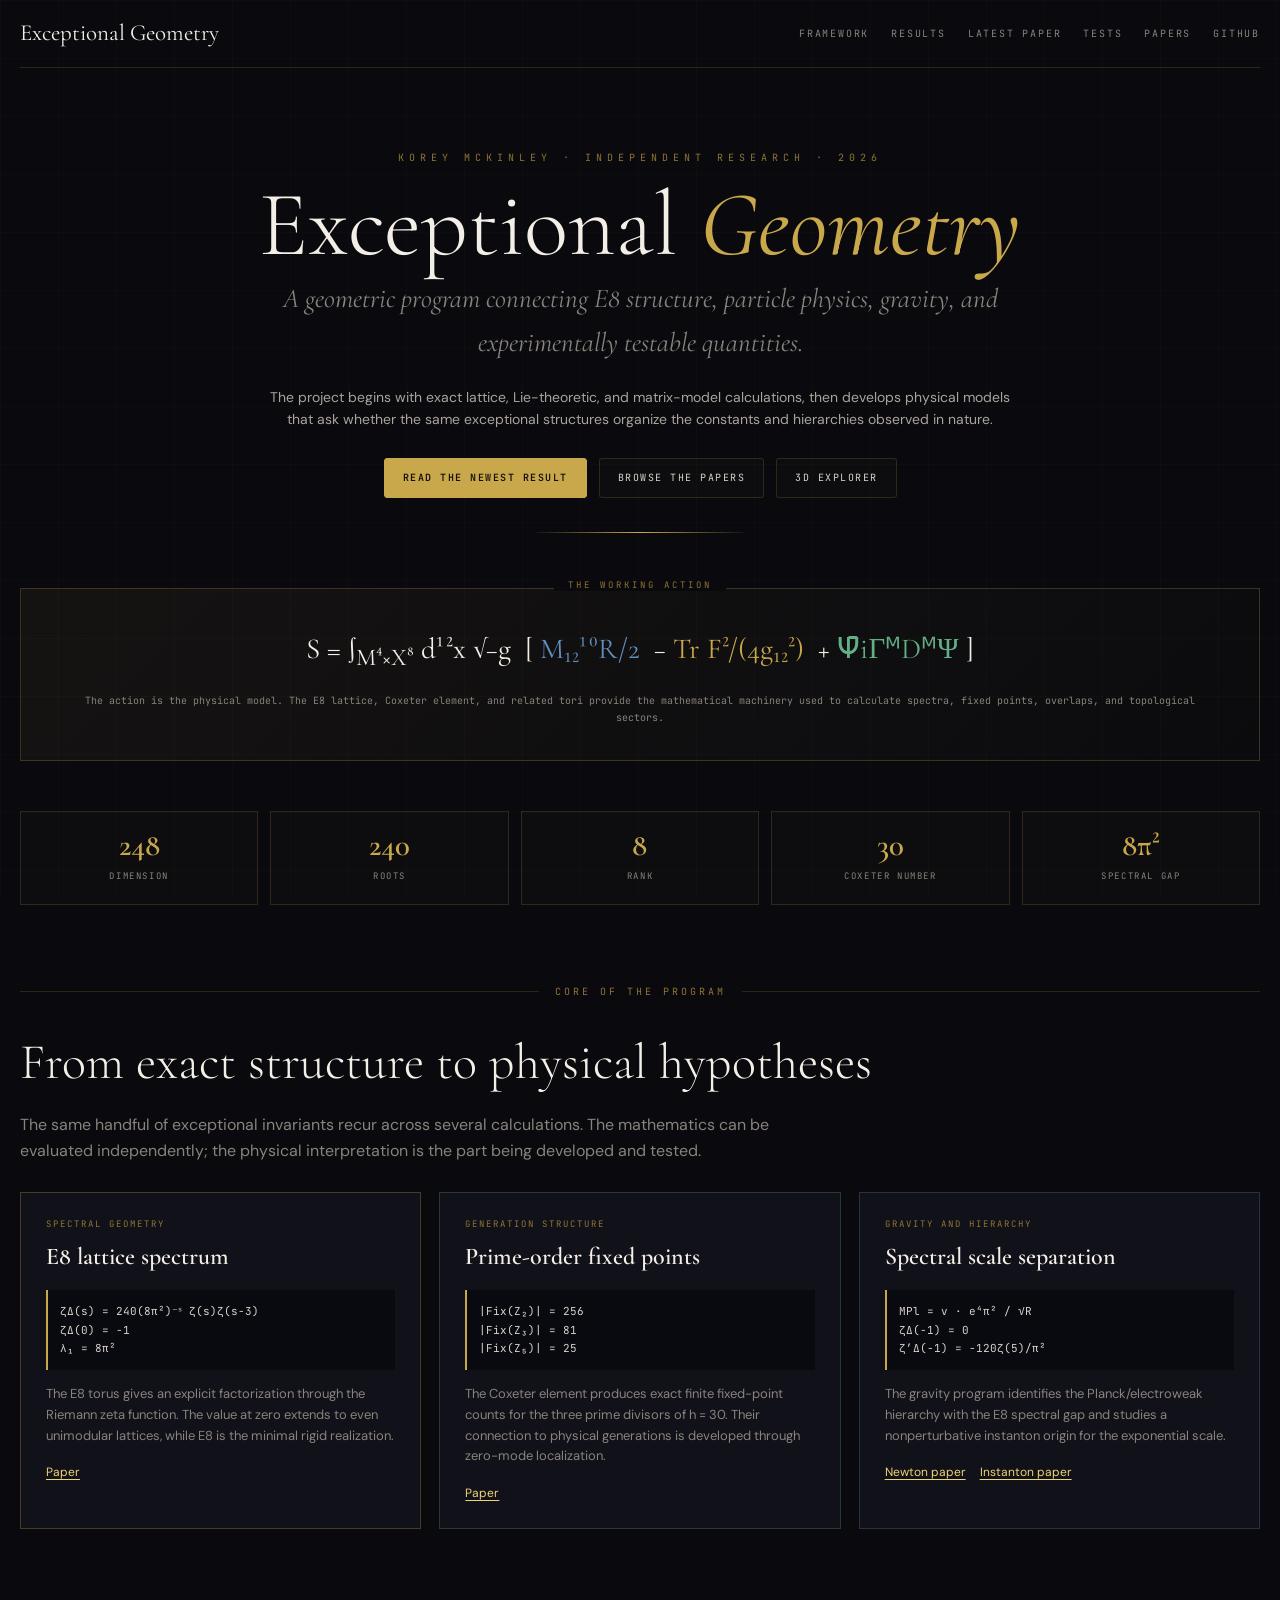
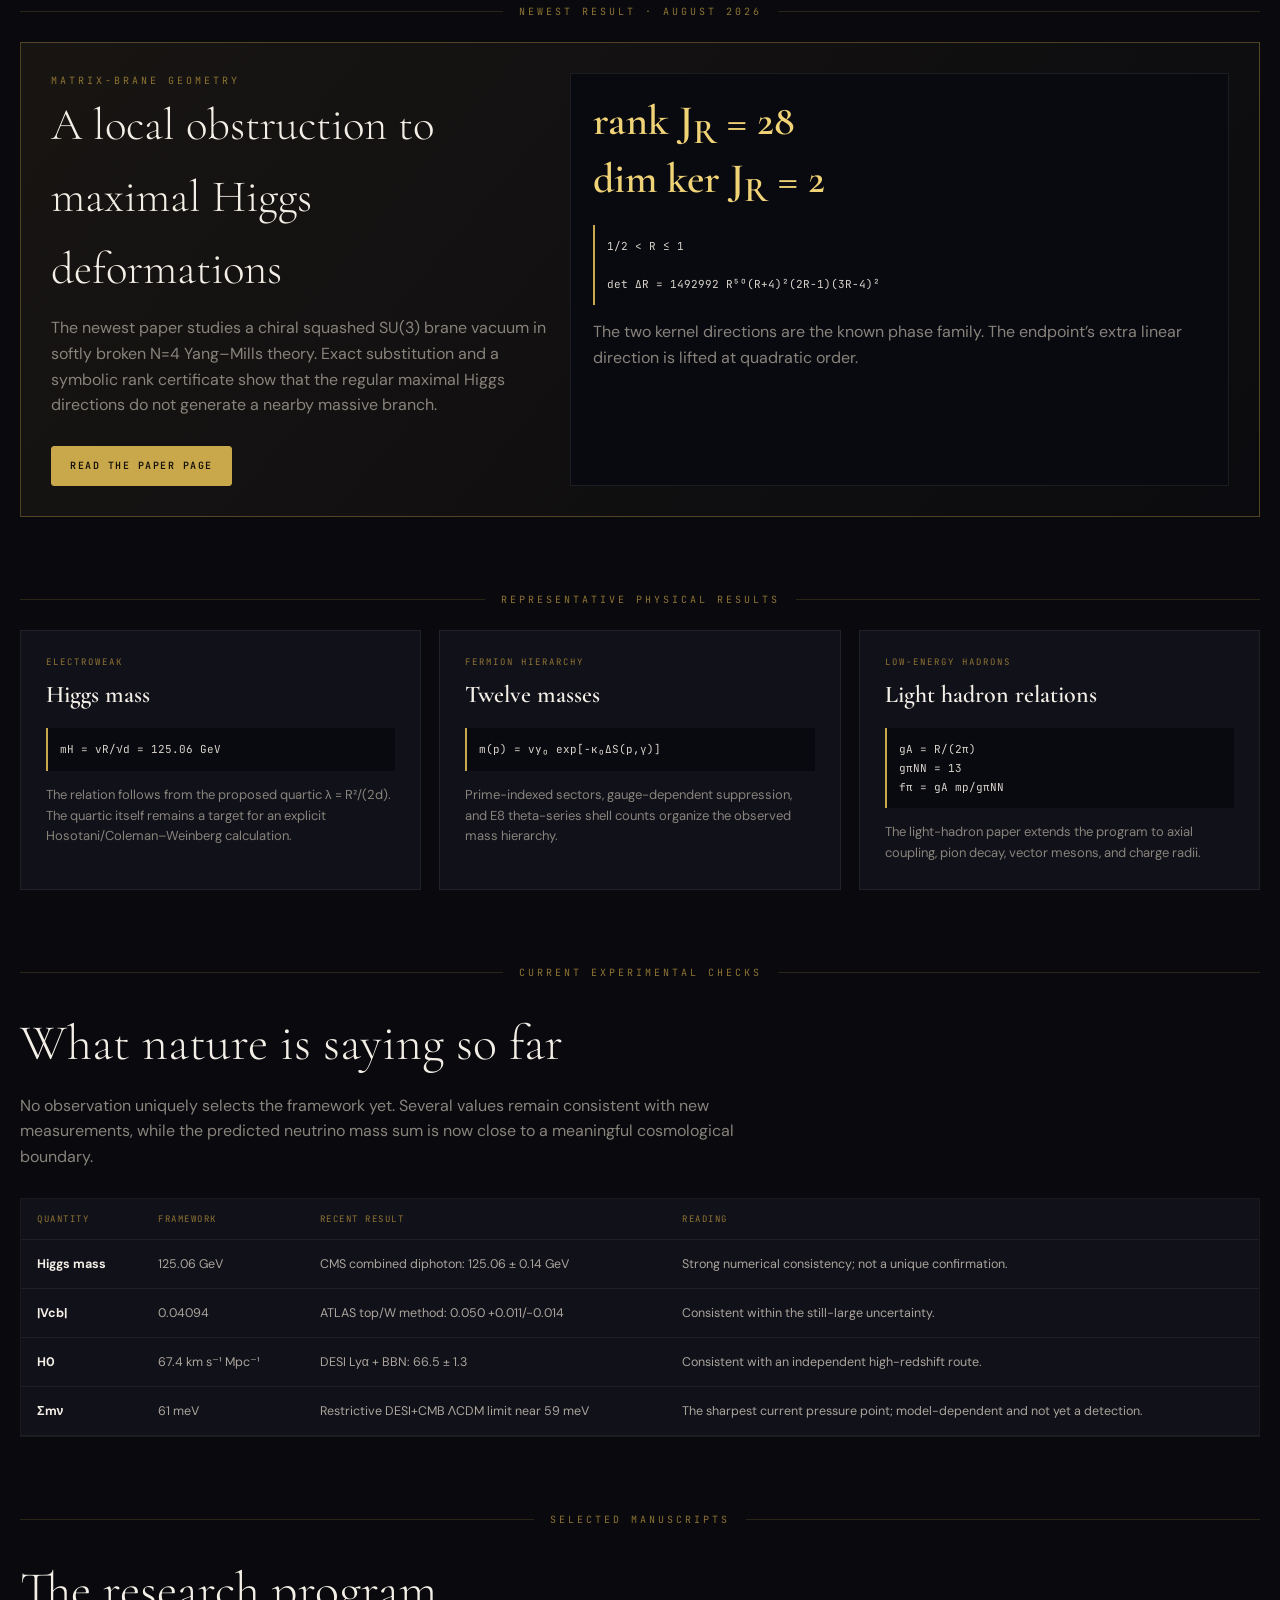
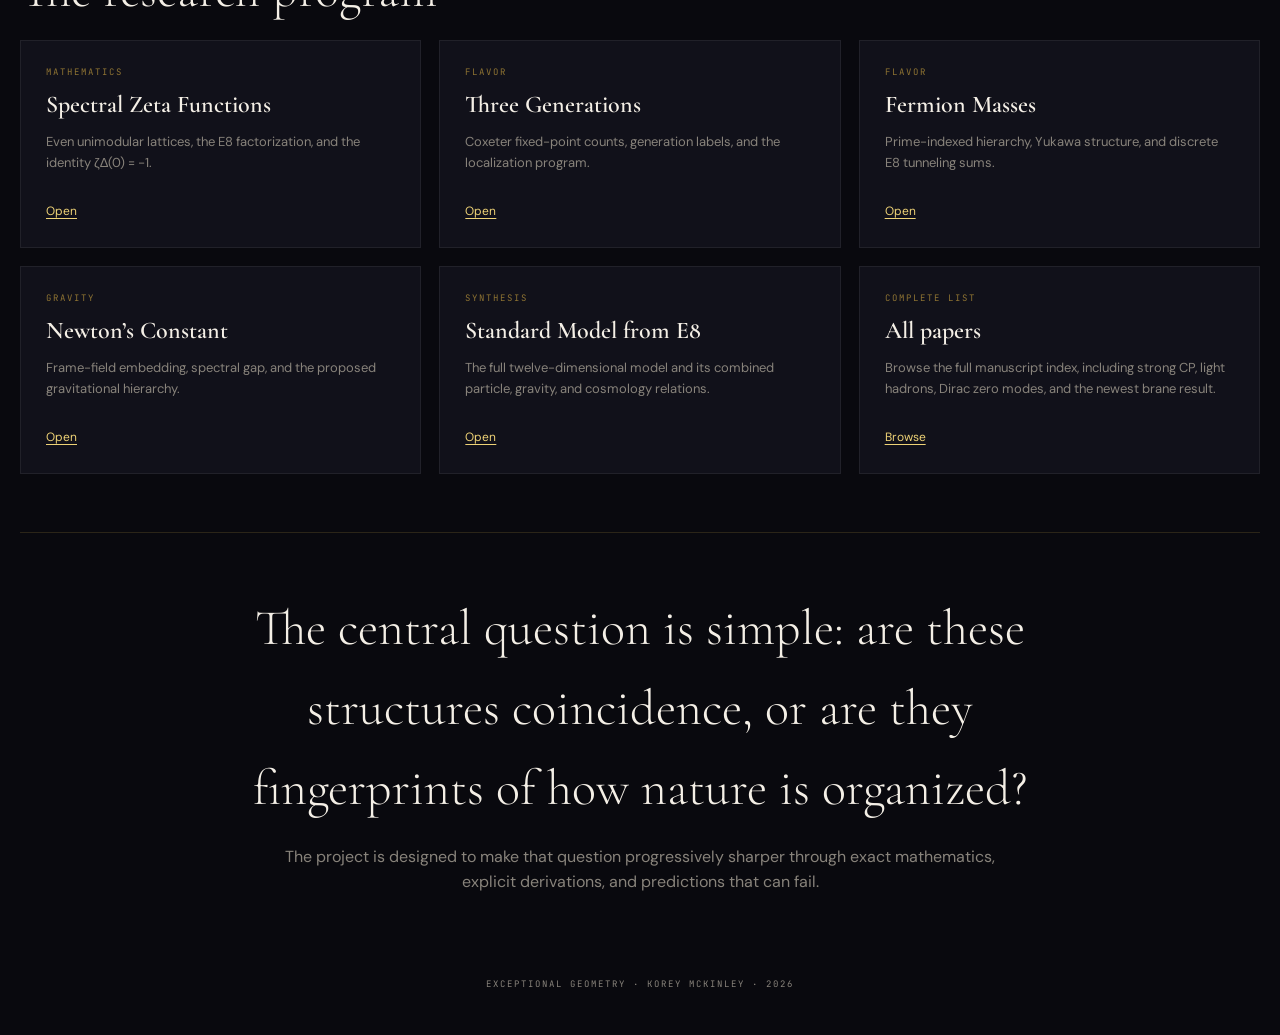
==== commit 52bf47e1: "Restore black-and-gold Pages design with current research" ====
--- a/index.html
+++ b/index.html
@@ -2,768 +2,430 @@
 <html lang="en">
 <head>
 <meta charset="UTF-8">
-<meta name="viewport" content="width=1400, initial-scale=1">
-<title>Exceptional Geometry - The 12D Action — E8 Yang-Mills on the Coxeter Torus</title>
+<meta name="viewport" content="width=device-width, initial-scale=1">
+<meta name="description" content="Exceptional Geometry — an independent E8 research program in mathematical physics, particle structure, gravity, and testable predictions.">
+<title>Exceptional Geometry</title>
 <style>
-  @import url('https://fonts.googleapis.com/css2?family=Cormorant+Garamond:ital,wght@0,300;0,400;0,600;0,700;1,300;1,400&family=JetBrains+Mono:wght@300;400;500&family=DM+Sans:wght@300;400;500;600;700&display=swap');
+  @import url('https://fonts.googleapis.com/css2?family=Cormorant+Garamond:ital,wght@0,300;0,400;0,600;0,700;1,400&family=JetBrains+Mono:wght@300;400;500&family=DM+Sans:wght@300;400;500;600;700&display=swap');
 
   :root {
-    --bg: #0a0a0f;
+    --bg: #09090e;
     --bg2: #0e0e16;
+    --panel: #11111a;
     --gold: #c9a84c;
-    --gold-dim: #8a6f2e;
-    --gold-bright: #f0d070;
-    --blue: #4a7fb5;
-    --blue-dim: #2a4f75;
-    --red: #b54a4a;
-    --red-dim: #752a2a;
-    --green: #4ab57a;
-    --green-dim: #2a7548;
-    --purple: #8a6fb5;
-    --text: #d4d0c8;
-    --text-dim: #7a7670;
-    --text-bright: #f0ece4;
-    --line: rgba(201, 168, 76, 0.15);
-  }
-
-  * { margin: 0; padding: 0; box-sizing: border-box; }
-
+    --gold-soft: #8f7433;
+    --gold-bright: #efd376;
+    --blue: #638fbd;
+    --green: #63af85;
+    --red: #b86767;
+    --text: #d8d3ca;
+    --muted: #88837b;
+    --bright: #f4efe6;
+    --line: rgba(201,168,76,.18);
+  }
+
+  * { box-sizing: border-box; }
+  html { scroll-behavior: smooth; }
   body {
-    background: var(--bg);
+    margin: 0;
+    background:
+      radial-gradient(circle at 50% -15%, rgba(201,168,76,.10), transparent 34rem),
+      var(--bg);
     color: var(--text);
     font-family: 'DM Sans', sans-serif;
-    overflow-x: hidden;
-    min-height: 100vh;
-  }
-
-  /* Subtle grid background */
+    line-height: 1.6;
+  }
   body::before {
     content: '';
     position: fixed;
-    top: 0; left: 0; right: 0; bottom: 0;
+    inset: 0;
+    z-index: -1;
     background-image:
-      linear-gradient(rgba(201,168,76,0.03) 1px, transparent 1px),
-      linear-gradient(90deg, rgba(201,168,76,0.03) 1px, transparent 1px);
-    background-size: 60px 60px;
-    pointer-events: none;
-    z-index: 0;
-  }
-
-  .container {
-    position: relative;
-    z-index: 1;
-    max-width: 1300px;
-    margin: 0 auto;
-    padding: 50px 40px 80px;
-  }
-
-  /* ─── HEADER ─── */
-  .header {
+      linear-gradient(rgba(201,168,76,.026) 1px, transparent 1px),
+      linear-gradient(90deg, rgba(201,168,76,.026) 1px, transparent 1px);
+    background-size: 58px 58px;
+  }
+  a { color: var(--gold-bright); text-underline-offset: 3px; }
+  .container { width: min(1240px, calc(100% - 40px)); margin: auto; }
+
+  nav {
+    min-height: 68px;
+    display: flex;
+    align-items: center;
+    justify-content: space-between;
+    gap: 24px;
+    border-bottom: 1px solid var(--line);
+  }
+  .brand {
+    font-family: 'Cormorant Garamond', serif;
+    font-size: 23px;
+    color: var(--bright);
+    text-decoration: none;
+  }
+  .nav-links { display: flex; gap: 22px; flex-wrap: wrap; }
+  .nav-links a {
+    font-family: 'JetBrains Mono', monospace;
+    color: var(--muted);
+    font-size: 10px;
+    letter-spacing: 1.8px;
+    text-transform: uppercase;
+    text-decoration: none;
+  }
+  .nav-links a:hover { color: var(--gold-bright); }
+
+  .hero {
     text-align: center;
-    margin-bottom: 50px;
-    position: relative;
-  }
-
-  .header::after {
-    content: '';
-    display: block;
-    width: 200px;
-    height: 1px;
-    background: linear-gradient(90deg, transparent, var(--gold), transparent);
-    margin: 30px auto 0;
-  }
-
+    padding: 82px 0 55px;
+  }
   .kicker {
     font-family: 'JetBrains Mono', monospace;
-    font-size: 11px;
-    letter-spacing: 6px;
+    color: var(--gold-soft);
+    font-size: 10px;
+    letter-spacing: 5px;
     text-transform: uppercase;
-    color: var(--gold-dim);
-    margin-bottom: 16px;
-  }
-
+  }
+  h1, h2, h3 { font-family: 'Cormorant Garamond', serif; color: var(--bright); }
   h1 {
+    margin: 15px 0 8px;
+    font-size: clamp(54px, 8vw, 92px);
+    line-height: .96;
+    font-weight: 300;
+  }
+  h1 em { color: var(--gold); font-weight: 400; }
+  .subtitle {
+    margin: 0 auto;
+    max-width: 800px;
+    color: var(--muted);
     font-family: 'Cormorant Garamond', serif;
-    font-weight: 300;
-    font-size: 52px;
-    color: var(--text-bright);
-    line-height: 1.15;
-    margin-bottom: 10px;
-  }
-
-  h1 em {
+    font-size: clamp(19px, 2.8vw, 27px);
     font-style: italic;
-    color: var(--gold);
-  }
-
-  .subtitle {
-    font-family: 'Cormorant Garamond', serif;
-    font-size: 20px;
-    color: var(--text-dim);
-    font-weight: 300;
-    font-style: italic;
-  }
-
-  /* ─── THE ACTION BOX ─── */
+  }
+  .hero-copy {
+    max-width: 760px;
+    margin: 22px auto 0;
+    color: #aaa49b;
+    font-size: 14px;
+  }
+  .hero-actions { display: flex; justify-content: center; gap: 12px; flex-wrap: wrap; margin-top: 28px; }
+  .button {
+    display: inline-block;
+    padding: 11px 18px;
+    border: 1px solid var(--line);
+    border-radius: 3px;
+    color: var(--text);
+    text-decoration: none;
+    font-family: 'JetBrains Mono', monospace;
+    font-size: 10px;
+    letter-spacing: 1.5px;
+    text-transform: uppercase;
+    background: rgba(201,168,76,.025);
+  }
+  .button.primary { color: #151109; background: var(--gold); border-color: var(--gold); font-weight: 600; }
+
+  .rule {
+    height: 1px;
+    width: 220px;
+    margin: 34px auto 0;
+    background: linear-gradient(90deg, transparent, var(--gold), transparent);
+  }
+
   .action-box {
-    background: linear-gradient(135deg, rgba(201,168,76,0.06), rgba(201,168,76,0.02));
-    border: 1px solid rgba(201,168,76,0.2);
-    border-radius: 3px;
-    padding: 40px 50px;
-    margin-bottom: 55px;
+    margin: 0 auto 50px;
+    padding: 34px 38px;
+    border: 1px solid rgba(201,168,76,.24);
+    background: linear-gradient(135deg, rgba(201,168,76,.065), rgba(201,168,76,.015));
+    text-align: center;
     position: relative;
-    text-align: center;
-  }
-
+  }
   .action-box::before {
-    content: 'EQUATION 2';
+    content: 'THE WORKING ACTION';
     position: absolute;
     top: -10px;
     left: 50%;
     transform: translateX(-50%);
+    padding: 0 14px;
     background: var(--bg);
-    padding: 0 16px;
-    font-family: 'JetBrains Mono', monospace;
-    font-size: 10px;
-    letter-spacing: 4px;
-    color: var(--gold-dim);
-  }
-
-  .action-equation {
+    color: var(--gold-soft);
+    font: 9px 'JetBrains Mono', monospace;
+    letter-spacing: 3px;
+    white-space: nowrap;
+  }
+  .equation {
     font-family: 'Cormorant Garamond', serif;
-    font-size: 26px;
-    color: var(--text-bright);
+    color: var(--bright);
+    font-size: clamp(20px, 2.6vw, 29px);
     line-height: 1.8;
-    margin-bottom: 20px;
-  }
-
-  .action-equation .term1 { color: var(--blue); }
-  .action-equation .term2 { color: var(--gold); }
-  .action-equation .term3 { color: var(--green); }
-  .action-equation .integral { color: var(--text-dim); }
-
-  .action-note {
-    font-family: 'JetBrains Mono', monospace;
-    font-size: 11px;
-    color: var(--text-dim);
-    line-height: 1.7;
-  }
-
-  /* ─── FIVE INTEGERS ─── */
-  .integers-row {
-    display: flex;
-    justify-content: center;
-    gap: 28px;
-    margin-bottom: 55px;
-    flex-wrap: wrap;
-  }
-
-  .integer-chip {
-    display: flex;
-    flex-direction: column;
-    align-items: center;
-    padding: 14px 22px 12px;
+  }
+  .equation .gravity { color: var(--blue); }
+  .equation .gauge { color: var(--gold); }
+  .equation .matter { color: var(--green); }
+  .action-note { margin-top: 12px; color: var(--muted); font: 10px/1.7 'JetBrains Mono', monospace; }
+
+  .invariants {
+    display: grid;
+    grid-template-columns: repeat(5, 1fr);
+    gap: 12px;
+    margin-bottom: 62px;
+  }
+  .invariant {
+    padding: 18px 12px;
+    text-align: center;
     border: 1px solid var(--line);
-    border-radius: 3px;
-    background: rgba(201,168,76,0.03);
-    min-width: 90px;
-  }
-
-  .integer-chip .val {
-    font-family: 'Cormorant Garamond', serif;
-    font-size: 32px;
-    font-weight: 600;
+    background: rgba(201,168,76,.025);
+  }
+  .invariant strong {
+    display: block;
     color: var(--gold);
-    line-height: 1;
-  }
-
-  .integer-chip .label {
-    font-family: 'JetBrains Mono', monospace;
-    font-size: 9px;
-    letter-spacing: 2px;
-    color: var(--text-dim);
-    margin-top: 6px;
-    text-transform: uppercase;
-  }
-
-  .integer-chip.wide .val {
-    font-size: 18px;
-    letter-spacing: 2px;
-  }
-
-  /* ─── THREE TERMS COLUMNS ─── */
-  .terms-grid {
-    display: grid;
-    grid-template-columns: 1fr 1fr 1fr;
-    gap: 24px;
-    margin-bottom: 55px;
-  }
-
-  .term-card {
-    border: 1px solid;
-    border-radius: 3px;
-    padding: 30px 28px 26px;
-    position: relative;
-    background: var(--bg2);
-  }
-
-  .term-card.gravity {
-    border-color: rgba(74, 127, 181, 0.3);
-  }
-  .term-card.gauge {
-    border-color: rgba(201, 168, 76, 0.3);
-  }
-  .term-card.matter {
-    border-color: rgba(74, 181, 122, 0.3);
-  }
-
-  .term-number {
-    position: absolute;
-    top: -12px;
-    left: 24px;
-    background: var(--bg2);
-    padding: 0 10px;
-    font-family: 'JetBrains Mono', monospace;
-    font-size: 10px;
-    letter-spacing: 3px;
-    text-transform: uppercase;
-  }
-
-  .term-card.gravity .term-number { color: var(--blue); }
-  .term-card.gauge .term-number { color: var(--gold); }
-  .term-card.matter .term-number { color: var(--green); }
-
-  .term-formula {
-    font-family: 'Cormorant Garamond', serif;
-    font-size: 22px;
-    text-align: center;
-    padding: 16px 0;
-    margin-bottom: 16px;
-    border-bottom: 1px solid rgba(255,255,255,0.05);
-  }
-
-  .term-card.gravity .term-formula { color: var(--blue); }
-  .term-card.gauge .term-formula { color: var(--gold); }
-  .term-card.matter .term-formula { color: var(--green); }
-
-  .term-title {
-    font-family: 'Cormorant Garamond', serif;
-    font-size: 20px;
-    font-weight: 600;
-    color: var(--text-bright);
-    margin-bottom: 6px;
-  }
-
-  .term-desc {
-    font-size: 13px;
-    color: var(--text-dim);
-    line-height: 1.6;
-    margin-bottom: 18px;
-  }
-
-  .mechanism-label {
-    font-family: 'JetBrains Mono', monospace;
-    font-size: 9px;
+    font: 600 31px/1 'Cormorant Garamond', serif;
+  }
+  .invariant span { color: var(--muted); font: 9px 'JetBrains Mono', monospace; letter-spacing: 1.6px; text-transform: uppercase; }
+
+  section { padding: 18px 0 58px; }
+  .section-head { display: flex; align-items: center; gap: 16px; margin-bottom: 24px; }
+  .section-head::before, .section-head::after { content: ''; height: 1px; flex: 1; background: var(--line); }
+  .section-head span { color: var(--gold-soft); font: 10px 'JetBrains Mono', monospace; letter-spacing: 3px; text-transform: uppercase; white-space: nowrap; }
+  h2 { font-size: clamp(33px, 4.5vw, 50px); font-weight: 300; margin: 0 0 10px; }
+  .section-intro { max-width: 760px; margin: 0 0 28px; color: var(--muted); }
+
+  .three-grid, .paper-grid, .result-grid { display: grid; grid-template-columns: repeat(3, 1fr); gap: 18px; }
+  .card {
+    border: 1px solid rgba(255,255,255,.065);
+    background: var(--panel);
+    padding: 25px;
+  }
+  .card.gold { border-color: rgba(201,168,76,.28); }
+  .card.blue { border-color: rgba(99,143,189,.26); }
+  .card.green { border-color: rgba(99,175,133,.25); }
+  .card .mini {
+    color: var(--gold-soft);
+    font: 9px 'JetBrains Mono', monospace;
     letter-spacing: 2px;
     text-transform: uppercase;
-    color: var(--text-dim);
-    margin-bottom: 10px;
-  }
-
-  .mechanism-item {
-    font-size: 12.5px;
+  }
+  .card h3 { font-size: 24px; margin: 8px 0 8px; font-weight: 600; }
+  .card p { margin: 0; color: var(--muted); font-size: 13px; }
+  .formula {
+    margin: 14px 0;
+    padding: 12px;
+    border-left: 2px solid var(--gold);
+    background: #090910;
     color: var(--text);
-    padding: 5px 0;
-    border-bottom: 1px solid rgba(255,255,255,0.03);
-    display: flex;
-    justify-content: space-between;
-    align-items: baseline;
-  }
-
-  .mechanism-item:last-child { border-bottom: none; }
-
-  .mechanism-item .mech-name {
-    color: var(--text);
-    font-size: 12.5px;
-  }
-
-  .mechanism-item .mech-arrow {
-    color: var(--text-dim);
-    font-size: 11px;
-    margin: 0 6px;
-    flex-shrink: 0;
-  }
-
-  .mechanism-item .mech-result {
-    font-family: 'JetBrains Mono', monospace;
-    font-size: 11px;
-    text-align: right;
-    flex-shrink: 0;
-  }
-
-  .term-card.gravity .mech-result { color: var(--blue); }
-  .term-card.gauge .mech-result { color: var(--gold); }
-  .term-card.matter .mech-result { color: var(--green); }
-
-  /* ─── OUTPUT TABLE ─── */
-  .output-section {
-    margin-bottom: 55px;
-  }
-
-  .section-head {
-    display: flex;
-    align-items: center;
-    gap: 16px;
-    margin-bottom: 24px;
-  }
-
-  .section-head .line {
-    flex: 1;
-    height: 1px;
-    background: var(--line);
-  }
-
-  .section-head .label {
-    font-family: 'JetBrains Mono', monospace;
-    font-size: 10px;
-    letter-spacing: 4px;
-    text-transform: uppercase;
-    color: var(--gold-dim);
-    white-space: nowrap;
-  }
-
-  .output-grid {
+    font: 11px/1.7 'JetBrains Mono', monospace;
+    overflow-x: auto;
+    white-space: pre-line;
+  }
+  .card-links { margin-top: 17px; font-size: 12px; }
+  .card-links a { margin-right: 14px; }
+
+  .latest {
     display: grid;
-    grid-template-columns: 1fr 1fr 1fr;
-    gap: 16px;
-  }
-
-  .output-category {
-    background: var(--bg2);
-    border: 1px solid rgba(255,255,255,0.05);
-    border-radius: 3px;
-    padding: 20px 22px;
-  }
-
-  .output-category h3 {
-    font-family: 'Cormorant Garamond', serif;
-    font-size: 16px;
-    font-weight: 600;
-    color: var(--text-bright);
-    margin-bottom: 14px;
-    padding-bottom: 8px;
-    border-bottom: 1px solid rgba(255,255,255,0.06);
-  }
-
-  .output-row {
-    display: flex;
-    justify-content: space-between;
-    align-items: baseline;
-    padding: 4px 0;
-    font-size: 12px;
-  }
-
-  .output-row .param {
-    color: var(--text);
-  }
-
-  .output-row .value {
-    font-family: 'JetBrains Mono', monospace;
-    font-size: 11px;
-    color: var(--gold);
-  }
-
-  .output-row .accuracy {
-    font-family: 'JetBrains Mono', monospace;
-    font-size: 10px;
-    color: var(--green);
-    margin-left: 6px;
-  }
-
-  /* ─── BOTTOM STATS ─── */
-  .stats-row {
-    display: grid;
-    grid-template-columns: repeat(4, 1fr);
-    gap: 20px;
-    margin-bottom: 50px;
-  }
-
-  .stat-box {
+    grid-template-columns: .86fr 1.14fr;
+    gap: 22px;
+    padding: 30px;
+    border: 1px solid rgba(201,168,76,.34);
+    background: linear-gradient(130deg, rgba(201,168,76,.08), rgba(201,168,76,.015));
+  }
+  .latest h2 { font-size: clamp(30px, 4vw, 45px); }
+  .certificate {
+    padding: 22px;
+    border: 1px solid rgba(255,255,255,.08);
+    background: #090910;
+  }
+  .certificate .big {
+    display: block;
+    color: var(--gold-bright);
+    font: 600 clamp(28px, 4vw, 42px)/1.2 'Cormorant Garamond', serif;
+  }
+
+  .observations { overflow-x: auto; border: 1px solid rgba(255,255,255,.065); }
+  table { width: 100%; min-width: 780px; border-collapse: collapse; background: var(--panel); }
+  th, td { padding: 14px 16px; text-align: left; vertical-align: top; border-bottom: 1px solid rgba(255,255,255,.055); }
+  th { color: var(--gold-soft); font: 9px 'JetBrains Mono', monospace; letter-spacing: 1.5px; text-transform: uppercase; }
+  td { color: #aaa49b; font-size: 12.5px; }
+  td strong { color: var(--bright); }
+
+  .paper-card { min-height: 208px; display: flex; flex-direction: column; }
+  .paper-card .card-links { margin-top: auto; padding-top: 16px; }
+
+  .closing {
     text-align: center;
-    padding: 24px 16px;
-    border: 1px solid var(--line);
-    border-radius: 3px;
-  }
-
-  .stat-box .stat-num {
-    font-family: 'Cormorant Garamond', serif;
-    font-size: 42px;
-    font-weight: 300;
-    color: var(--gold);
-    line-height: 1;
-  }
-
-  .stat-box .stat-label {
-    font-size: 12px;
-    color: var(--text-dim);
-    margin-top: 8px;
-    line-height: 1.4;
-  }
-
-  /* ─── FLOW ARROWS ─── */
-  .flow-section {
-    display: flex;
-    align-items: center;
-    justify-content: center;
-    gap: 10px;
-    margin-bottom: 30px;
-    flex-wrap: wrap;
-  }
-
-  .flow-box {
-    padding: 10px 20px;
-    border: 1px solid var(--line);
-    border-radius: 3px;
-    font-family: 'JetBrains Mono', monospace;
-    font-size: 11px;
-    color: var(--text);
-    background: rgba(201,168,76,0.03);
-    text-align: center;
-    line-height: 1.5;
-  }
-
-  .flow-arrow {
-    color: var(--gold-dim);
-    font-size: 20px;
-  }
-
-  /* ─── FOOTER ─── */
-  .footer {
-    text-align: center;
-    padding-top: 30px;
+    padding: 55px 20px;
     border-top: 1px solid var(--line);
   }
-
-  .footer p {
-    font-family: 'JetBrains Mono', monospace;
-    font-size: 10px;
-    color: var(--text-dim);
-    letter-spacing: 2px;
-  }
-
-  .footer .author {
-    font-family: 'Cormorant Garamond', serif;
-    font-size: 16px;
-    font-style: italic;
-    color: var(--text-dim);
-    margin-top: 8px;
-  }
-
-  /* ─── KEY IDENTITIES ─── */
-  .identities-row {
-    display: grid;
-    grid-template-columns: 1fr 1fr 1fr;
-    gap: 16px;
-    margin-bottom: 55px;
-  }
-
-  .identity-card {
-    background: var(--bg2);
-    border: 1px solid rgba(255,255,255,0.05);
-    border-radius: 3px;
-    padding: 18px 20px;
-    text-align: center;
-  }
-
-  .identity-card .id-label {
-    font-family: 'JetBrains Mono', monospace;
-    font-size: 9px;
-    letter-spacing: 2px;
-    color: var(--text-dim);
-    text-transform: uppercase;
-    margin-bottom: 8px;
-  }
-
-  .identity-card .id-formula {
-    font-family: 'Cormorant Garamond', serif;
-    font-size: 20px;
-    color: var(--gold);
-    margin-bottom: 6px;
-  }
-
-  .identity-card .id-meaning {
-    font-size: 11px;
-    color: var(--text-dim);
-    line-height: 1.5;
+  .closing h2 { max-width: 880px; margin: 0 auto 16px; }
+  .closing p { max-width: 710px; margin: 0 auto; color: var(--muted); }
+  footer { padding: 28px 0 45px; text-align: center; color: var(--muted); font: 9px 'JetBrains Mono', monospace; letter-spacing: 2px; }
+
+  @media (max-width: 950px) {
+    .invariants { grid-template-columns: repeat(3, 1fr); }
+    .three-grid, .paper-grid, .result-grid { grid-template-columns: repeat(2, 1fr); }
+    .latest { grid-template-columns: 1fr; }
+  }
+  @media (max-width: 650px) {
+    .container { width: min(100% - 24px, 1240px); }
+    nav { align-items: flex-start; padding: 17px 0; }
+    .nav-links { justify-content: flex-end; gap: 12px; }
+    .nav-links a:nth-child(n+4) { display: none; }
+    .hero { padding-top: 58px; }
+    .action-box { padding: 28px 18px; }
+    .invariants, .three-grid, .paper-grid, .result-grid { grid-template-columns: 1fr; }
+    .invariants { gap: 8px; }
+    .invariant { display: flex; align-items: center; justify-content: space-between; padding: 14px 18px; }
+    .invariant strong { font-size: 27px; }
+    .latest { padding: 22px; }
+    .section-head span { letter-spacing: 2px; }
   }
 </style>
 </head>
 <body>
 <div class="container">
-
-  <!-- HEADER -->
-  <div class="header">
-    <div class="kicker">McKinley · 2026</div>
-    <h1>The <em>12D Action</em></h1>
-    <div class="subtitle">E8 Yang-Mills on the Coxeter Torus — One equation, zero free parameters, 24 predictions</div>
-  </div>
-
-  <!-- THE ACTION -->
-  <div class="action-box">
-    <div class="action-equation">
-      <span class="integral">S = ∫<sub>M⁴×X⁸</sub> d¹²x √−g₁₂</span> &nbsp;<span style="font-size:32px;color:var(--text-dim)">[</span>&nbsp;
-      <span class="term1">M₁₂¹⁰/2 · R₁₂</span> &nbsp;−&nbsp;
-      <span class="term2">1/(4g₁₂²) Tr F<sub>MN</sub> F<sup>MN</sup></span> &nbsp;+&nbsp;
-      <span class="term3">Ψ̄ iΓ<sup>M</sup>D<sub>M</sub>Ψ</span>&nbsp;<span style="font-size:32px;color:var(--text-dim)">]</span>
+  <nav>
+    <a class="brand" href="#top">Exceptional Geometry</a>
+    <div class="nav-links">
+      <a href="#framework">Framework</a>
+      <a href="#results">Results</a>
+      <a href="#latest">Latest paper</a>
+      <a href="#tests">Tests</a>
+      <a href="#papers">Papers</a>
+      <a href="README.md">GitHub</a>
     </div>
-    <div class="action-note">
-      M, N = 0, 1, …, 11 &nbsp;·&nbsp; X⁸ = T⁸/W(E8) the Coxeter torus orbifold &nbsp;·&nbsp; F<sub>MN</sub> ∈ 𝔢₈ (adjoint, dim 248) &nbsp;·&nbsp; Ψ ∈ 248 (adjoint fermion)
+  </nav>
+
+  <header class="hero" id="top">
+    <div class="kicker">Korey McKinley · Independent Research · 2026</div>
+    <h1>Exceptional <em>Geometry</em></h1>
+    <p class="subtitle">A geometric program connecting E8 structure, particle physics, gravity, and experimentally testable quantities.</p>
+    <p class="hero-copy">The project begins with exact lattice, Lie-theoretic, and matrix-model calculations, then develops physical models that ask whether the same exceptional structures organize the constants and hierarchies observed in nature.</p>
+    <div class="hero-actions">
+      <a class="button primary" href="#latest">Read the newest result</a>
+      <a class="button" href="papers/README.md">Browse the papers</a>
+      <a class="button" href="https://kmackinley.github.io/TheE8FrameworkExplorer/">3D explorer</a>
     </div>
-  </div>
-
-  <!-- FIVE INTEGERS -->
-  <div class="section-head">
-    <span class="line"></span>
-    <span class="label">Five Integers → Everything</span>
-    <span class="line"></span>
-  </div>
-
-  <div class="integers-row">
-    <div class="integer-chip">
-      <span class="val">248</span>
-      <span class="label">d · dim</span>
+    <div class="rule"></div>
+  </header>
+
+  <main>
+    <div class="action-box" id="framework">
+      <div class="equation">
+        <span>S = ∫<sub>M⁴×X⁸</sub> d¹²x √−g</span>
+        &nbsp;[&nbsp;<span class="gravity">M₁₂¹⁰R/2</span>
+        &nbsp;−&nbsp;<span class="gauge">Tr F²/(4g₁₂²)</span>
+        &nbsp;+&nbsp;<span class="matter">Ψ̄iΓᴹDᴹΨ</span>&nbsp;]
+      </div>
+      <div class="action-note">The action is the physical model. The E8 lattice, Coxeter element, and related tori provide the mathematical machinery used to calculate spectra, fixed points, overlaps, and topological sectors.</div>
     </div>
-    <div class="integer-chip">
-      <span class="val">240</span>
-      <span class="label">N · roots</span>
+
+    <div class="invariants">
+      <div class="invariant"><strong>248</strong><span>dimension</span></div>
+      <div class="invariant"><strong>240</strong><span>roots</span></div>
+      <div class="invariant"><strong>8</strong><span>rank</span></div>
+      <div class="invariant"><strong>30</strong><span>Coxeter number</span></div>
+      <div class="invariant"><strong>8π²</strong><span>spectral gap</span></div>
     </div>
-    <div class="integer-chip">
-      <span class="val">8</span>
-      <span class="label">R · rank</span>
+
+    <section id="results">
+      <div class="section-head"><span>Core of the program</span></div>
+      <h2>From exact structure to physical hypotheses</h2>
+      <p class="section-intro">The same handful of exceptional invariants recur across several calculations. The mathematics can be evaluated independently; the physical interpretation is the part being developed and tested.</p>
+      <div class="three-grid">
+        <article class="card gold">
+          <div class="mini">Spectral geometry</div>
+          <h3>E8 lattice spectrum</h3>
+          <div class="formula">ζΔ(s) = 240(8π²)⁻ˢ ζ(s)ζ(s−3)
+ζΔ(0) = −1
+λ₁ = 8π²</div>
+          <p>The E8 torus gives an explicit factorization through the Riemann zeta function. The value at zero extends to even unimodular lattices, while E8 is the minimal rigid realization.</p>
+          <div class="card-links"><a href="https://zenodo.org/records/18601343">Paper</a></div>
+        </article>
+        <article class="card green">
+          <div class="mini">Generation structure</div>
+          <h3>Prime-order fixed points</h3>
+          <div class="formula">|Fix(Z₂)| = 256
+|Fix(Z₃)| = 81
+|Fix(Z₅)| = 25</div>
+          <p>The Coxeter element produces exact finite fixed-point counts for the three prime divisors of h = 30. Their connection to physical generations is developed through zero-mode localization.</p>
+          <div class="card-links"><a href="https://zenodo.org/records/18527215">Paper</a></div>
+        </article>
+        <article class="card blue">
+          <div class="mini">Gravity and hierarchy</div>
+          <h3>Spectral scale separation</h3>
+          <div class="formula">MPl = v · e⁴π² / √R
+ζΔ(−1) = 0
+ζ′Δ(−1) = −120ζ(5)/π²</div>
+          <p>The gravity program identifies the Planck/electroweak hierarchy with the E8 spectral gap and studies a nonperturbative instanton origin for the exponential scale.</p>
+          <div class="card-links"><a href="https://zenodo.org/records/18624036">Newton paper</a><a href="https://zenodo.org/records/18624240">Instanton paper</a></div>
+        </article>
+      </div>
+    </section>
+
+    <section id="latest">
+      <div class="section-head"><span>Newest result · August 2026</span></div>
+      <div class="latest">
+        <div>
+          <div class="kicker" style="letter-spacing:3px">Matrix-brane geometry</div>
+          <h2>A local obstruction to maximal Higgs deformations</h2>
+          <p class="section-intro">The newest paper studies a chiral squashed SU(3) brane vacuum in softly broken N=4 Yang–Mills theory. Exact substitution and a symbolic rank certificate show that the regular maximal Higgs directions do not generate a nearby massive branch.</p>
+          <a class="button primary" href="papers/2026-local-chiral-brane-obstruction.md">Read the paper page</a>
+        </div>
+        <div class="certificate">
+          <span class="big">rank J<sub>R</sub> = 28</span>
+          <span class="big">dim ker J<sub>R</sub> = 2</span>
+          <div class="formula">1/2 &lt; R ≤ 1
+
+det ΔR = 1492992 R⁵⁰(R+4)²(2R−1)(3R−4)²</div>
+          <p style="color:var(--muted);margin:0">The two kernel directions are the known phase family. The endpoint’s extra linear direction is lifted at quadratic order.</p>
+        </div>
+      </div>
+    </section>
+
+    <section>
+      <div class="section-head"><span>Representative physical results</span></div>
+      <div class="result-grid">
+        <article class="card"><div class="mini">Electroweak</div><h3>Higgs mass</h3><div class="formula">mH = vR/√d = 125.06 GeV</div><p>The relation follows from the proposed quartic λ = R²/(2d). The quartic itself remains a target for an explicit Hosotani/Coleman–Weinberg calculation.</p></article>
+        <article class="card"><div class="mini">Fermion hierarchy</div><h3>Twelve masses</h3><div class="formula">m(p) = vy₀ exp[−κ₀ΔS(p,γ)]</div><p>Prime-indexed sectors, gauge-dependent suppression, and E8 theta-series shell counts organize the observed mass hierarchy.</p></article>
+        <article class="card"><div class="mini">Low-energy hadrons</div><h3>Light hadron relations</h3><div class="formula">gA = R/(2π)
+gπNN = 13
+fπ = gA mp/gπNN</div><p>The light-hadron paper extends the program to axial coupling, pion decay, vector mesons, and charge radii.</p></article>
+      </div>
+    </section>
+
+    <section id="tests">
+      <div class="section-head"><span>Current experimental checks</span></div>
+      <h2>What nature is saying so far</h2>
+      <p class="section-intro">No observation uniquely selects the framework yet. Several values remain consistent with new measurements, while the predicted neutrino mass sum is now close to a meaningful cosmological boundary.</p>
+      <div class="observations">
+        <table>
+          <thead><tr><th>Quantity</th><th>Framework</th><th>Recent result</th><th>Reading</th></tr></thead>
+          <tbody>
+            <tr><td><strong>Higgs mass</strong></td><td>125.06 GeV</td><td>CMS combined diphoton: 125.06 ± 0.14 GeV</td><td>Strong numerical consistency; not a unique confirmation.</td></tr>
+            <tr><td><strong>|Vcb|</strong></td><td>0.04094</td><td>ATLAS top/W method: 0.050 +0.011/−0.014</td><td>Consistent within the still-large uncertainty.</td></tr>
+            <tr><td><strong>H0</strong></td><td>67.4 km s⁻¹ Mpc⁻¹</td><td>DESI Lyα + BBN: 66.5 ± 1.3</td><td>Consistent with an independent high-redshift route.</td></tr>
+            <tr><td><strong>Σmν</strong></td><td>61 meV</td><td>Restrictive DESI+CMB ΛCDM limit near 59 meV</td><td>The sharpest current pressure point; model-dependent and not yet a detection.</td></tr>
+          </tbody>
+        </table>
+      </div>
+    </section>
+
+    <section id="papers">
+      <div class="section-head"><span>Selected manuscripts</span></div>
+      <h2>The research program</h2>
+      <div class="paper-grid">
+        <article class="card paper-card"><div class="mini">Mathematics</div><h3>Spectral Zeta Functions</h3><p>Even unimodular lattices, the E8 factorization, and the identity ζΔ(0) = −1.</p><div class="card-links"><a href="https://zenodo.org/records/18601343">Open</a></div></article>
+        <article class="card paper-card"><div class="mini">Flavor</div><h3>Three Generations</h3><p>Coxeter fixed-point counts, generation labels, and the localization program.</p><div class="card-links"><a href="https://zenodo.org/records/18527215">Open</a></div></article>
+        <article class="card paper-card"><div class="mini">Flavor</div><h3>Fermion Masses</h3><p>Prime-indexed hierarchy, Yukawa structure, and discrete E8 tunneling sums.</p><div class="card-links"><a href="https://zenodo.org/records/18528878">Open</a></div></article>
+        <article class="card paper-card"><div class="mini">Gravity</div><h3>Newton’s Constant</h3><p>Frame-field embedding, spectral gap, and the proposed gravitational hierarchy.</p><div class="card-links"><a href="https://zenodo.org/records/18624036">Open</a></div></article>
+        <article class="card paper-card"><div class="mini">Synthesis</div><h3>Standard Model from E8</h3><p>The full twelve-dimensional model and its combined particle, gravity, and cosmology relations.</p><div class="card-links"><a href="https://zenodo.org/records/18624899">Open</a></div></article>
+        <article class="card paper-card"><div class="mini">Complete list</div><h3>All papers</h3><p>Browse the full manuscript index, including strong CP, light hadrons, Dirac zero modes, and the newest brane result.</p><div class="card-links"><a href="papers/README.md">Browse</a></div></article>
+      </div>
+    </section>
+
+    <div class="closing">
+      <h2>The central question is simple: are these structures coincidence, or are they fingerprints of how nature is organized?</h2>
+      <p>The project is designed to make that question progressively sharper through exact mathematics, explicit derivations, and predictions that can fail.</p>
     </div>
-    <div class="integer-chip">
-      <span class="val">30</span>
-      <span class="label">h · Coxeter</span>
-    </div>
-    <div class="integer-chip wide">
-      <span class="val">1 · 7 · 11 · 13 · 17 · 19 · 23 · 29</span>
-      <span class="label">m<sub>k</sub> · Coxeter exponents</span>
-    </div>
-  </div>
-
-  <!-- THREE KEY IDENTITIES -->
-  <div class="identities-row">
-    <div class="identity-card">
-      <div class="id-label">Spectral Zeta Identity</div>
-      <div class="id-formula">ζ<sub>Δ</sub>(0) = −1</div>
-      <div class="id-meaning">Unique to E8 among all lattices.<br>Gives the factor 1/e in the coupling.</div>
-    </div>
-    <div class="identity-card">
-      <div class="id-label">Spectral Gap</div>
-      <div class="id-formula">λ₁ = 8π²</div>
-      <div class="id-meaning">First KK eigenvalue on E8 torus.<br>Sets the gauge–gravity hierarchy.</div>
-    </div>
-    <div class="identity-card">
-      <div class="id-label">Prime Factorization</div>
-      <div class="id-formula">h = 2 × 3 × 5</div>
-      <div class="id-meaning">Three and only three primes.<br>Three and only three generations.</div>
-    </div>
-  </div>
-
-  <!-- THREE TERMS -->
-  <div class="section-head">
-    <span class="line"></span>
-    <span class="label">Three Terms → Three Sectors</span>
-    <span class="line"></span>
-  </div>
-
-  <div class="terms-grid">
-    <!-- TERM 1: GRAVITY -->
-    <div class="term-card gravity">
-      <div class="term-number">Term 1 · Gravity</div>
-      <div class="term-formula">(M₁₂¹⁰/2) R₁₂</div>
-      <div class="term-title">12D Einstein-Hilbert</div>
-      <div class="term-desc">Dimensional reduction on T⁸ yields 4D gravity. The spectral gap λ₁ = 8π² of the E8 lattice Laplacian generates the exponential hierarchy. Mixed-index components g<sub>μm</sub> become gauge fields via Kaluza-Klein. Internal scalars g<sub>mn</sub> contain the Higgs through gauge-Higgs unification.</div>
-      <div class="mechanism-label">What it produces</div>
-      <div class="mechanism-item">
-        <span class="mech-name">Planck mass</span>
-        <span class="mech-result">M<sub>Pl</sub> = v · e<sup>4π²/√R</sup> &nbsp;<span class="accuracy" style="color:var(--green)">0.38%</span></span>
-      </div>
-      <div class="mechanism-item">
-        <span class="mech-name">Hierarchy</span>
-        <span class="mech-result">M<sub>Pl</sub>/v ≈ 10¹⁶</span>
-      </div>
-      <div class="mechanism-item">
-        <span class="mech-name">Higgs mass</span>
-        <span class="mech-result">v√R/√d = 125.06 GeV &nbsp;<span class="accuracy" style="color:var(--green)">0.15%</span></span>
-      </div>
-      <div class="mechanism-item">
-        <span class="mech-name">Cosmo. constant</span>
-        <span class="mech-result">8π²/(Nh)³² ≈ 10⁻¹²² &nbsp;<span class="accuracy" style="color:var(--green)">0.002%</span></span>
-      </div>
-      <div class="mechanism-item">
-        <span class="mech-name">Spectral tilt</span>
-        <span class="mech-result">n<sub>s</sub> = 29/30 = 0.9667 &nbsp;<span class="accuracy" style="color:var(--green)">0.2%</span></span>
-      </div>
-      <div class="mechanism-item">
-        <span class="mech-name">Tensor-to-scalar</span>
-        <span class="mech-result">r = 1/900 ≈ 0.001</span>
-      </div>
-    </div>
-
-    <!-- TERM 2: GAUGE -->
-    <div class="term-card gauge">
-      <div class="term-number">Term 2 · Gauge</div>
-      <div class="term-formula">−1/(4g²) Tr F<sub>MN</sub>F<sup>MN</sup></div>
-      <div class="term-title">E8 Yang-Mills</div>
-      <div class="term-desc">F<sub>MN</sub> is the 248-dim E8 field strength. Wilson lines on the Coxeter torus break E8 → SU(3)×SU(2)×U(1) via the Hosotani mechanism. All couplings determined by Killing form projections. The E8 theta function Θ<sub>E8</sub> = E₄ proves ζ<sub>Δ</sub>(0) = −1, giving the 1/e factor.</div>
-      <div class="mechanism-label">What it produces</div>
-      <div class="mechanism-item">
-        <span class="mech-name">Fine structure</span>
-        <span class="mech-result">α⁻¹ = 4πh/e · √(N/d) · η &nbsp;<span class="accuracy" style="color:var(--green)">0.003%</span></span>
-      </div>
-      <div class="mechanism-item">
-        <span class="mech-name">Strong coupling</span>
-        <span class="mech-result">α<sub>s</sub> = h/2<sup>R</sup> = 30/256</span>
-      </div>
-      <div class="mechanism-item">
-        <span class="mech-name">Weinberg angle</span>
-        <span class="mech-result">sin²θ<sub>W</sub> = 3/m₄ = 3/13</span>
-      </div>
-      <div class="mechanism-item">
-        <span class="mech-name">EW VEV</span>
-        <span class="mech-result">v = d(1−α) = 246.22 GeV</span>
-      </div>
-      <div class="mechanism-item">
-        <span class="mech-name">Strong CP</span>
-        <span class="mech-result">θ<sub>QCD</sub> = 0 &nbsp; (Λ* = Λ)</span>
-      </div>
-      <div class="mechanism-item">
-        <span class="mech-name">Dark energy Ω<sub>Λ</sub></span>
-        <span class="mech-result">h/(h+m₄) = 30/43 &nbsp;<span class="accuracy" style="color:var(--green)">1.9%</span></span>
-      </div>
-    </div>
-
-    <!-- TERM 3: MATTER -->
-    <div class="term-card matter">
-      <div class="term-number">Term 3 · Matter</div>
-      <div class="term-formula">Ψ̄ iΓ<sup>M</sup>D<sub>M</sub>Ψ</div>
-      <div class="term-title">Adjoint Fermions (12D)</div>
-      <div class="term-desc">Single 248-dim fermion in 12D. Coxeter fixed points at Z<sub>p</sub> orbifold singularities (p = 2, 3, 5) localize three chiral generations. Domain wall tunneling between fixed points generates mass hierarchy. E8(−24) provides chirality (bypassing Distler-Garibaldi).</div>
-      <div class="mechanism-label">What it produces</div>
-      <div class="mechanism-item">
-        <span class="mech-name">3 generations</span>
-        <span class="mech-result">ω(h) = ω(30) = 3 primes</span>
-      </div>
-      <div class="mechanism-item">
-        <span class="mech-name">Top quark</span>
-        <span class="mech-result">m<sub>t</sub> = 172.74 GeV &nbsp;<span class="accuracy" style="color:var(--green)">0.003%</span></span>
-      </div>
-      <div class="mechanism-item">
-        <span class="mech-name">12 fermion masses</span>
-        <span class="mech-result">e<sup>−β√p</sup> · σ₃ lattice sums</span>
-      </div>
-      <div class="mechanism-item">
-        <span class="mech-name">CKM matrix</span>
-        <span class="mech-result">λ, A, sin 2β derived &nbsp;<span class="accuracy" style="color:var(--green)">0.19%</span></span>
-      </div>
-      <div class="mechanism-item">
-        <span class="mech-name">PMNS angles</span>
-        <span class="mech-result">θ₁₂, θ₂₃, θ₁₃ derived</span>
-      </div>
-      <div class="mechanism-item">
-        <span class="mech-name">Proton radius</span>
-        <span class="mech-result">r<sub>p</sub> = 0.8411 fm &nbsp;<span class="accuracy" style="color:var(--green)">0.01%</span></span>
-      </div>
-    </div>
-  </div>
-
-  <!-- REDUCTION FLOW -->
-  <div class="section-head">
-    <span class="line"></span>
-    <span class="label">The Reduction Chain</span>
-    <span class="line"></span>
-  </div>
-
-  <div class="flow-section">
-    <div class="flow-box">E8 Yang-Mills<br><span style="color:var(--gold-dim)">12D · 248 generators</span></div>
-    <span class="flow-arrow">→</span>
-    <div class="flow-box">Compactify on<br><span style="color:var(--gold-dim)">T⁸/W(E8)</span></div>
-    <span class="flow-arrow">→</span>
-    <div class="flow-box">Hosotani breaking<br><span style="color:var(--gold-dim)">E8 → SM gauge group</span></div>
-    <span class="flow-arrow">→</span>
-    <div class="flow-box">Zero modes at<br><span style="color:var(--gold-dim)">Z₂, Z₃, Z₅ fixed pts</span></div>
-    <span class="flow-arrow">→</span>
-    <div class="flow-box">Standard Model<br><span style="color:var(--gold)">24/26 parameters</span></div>
-  </div>
-
-  <!-- OUTPUT SUMMARY -->
-  <div class="output-section">
-    <div class="section-head">
-      <span class="line"></span>
-      <span class="label">Derived Parameters · 24 of 26</span>
-      <span class="line"></span>
-    </div>
-
-    <div class="output-grid">
-      <div class="output-category">
-        <h3>Gauge &amp; Higgs Sector</h3>
-        <div class="output-row"><span class="param">α⁻¹ (fine structure)</span><span><span class="value">137.04</span><span class="accuracy">0.003%</span></span></div>
-        <div class="output-row"><span class="param">α<sub>s</sub> (strong)</span><span><span class="value">30/256</span></span></div>
-        <div class="output-row"><span class="param">sin²θ<sub>W</sub> (weak mixing)</span><span><span class="value">3/13</span></span></div>
-        <div class="output-row"><span class="param">v (electroweak VEV)</span><span><span class="value">246.22 GeV</span></span></div>
-        <div class="output-row"><span class="param">m<sub>H</sub> (Higgs mass)</span><span><span class="value">125.06 GeV</span><span class="accuracy">0.15%</span></span></div>
-        <div class="output-row"><span class="param">θ<sub>QCD</sub> (strong CP)</span><span><span class="value">0 (exact)</span></span></div>
-      </div>
-
-      <div class="output-category">
-        <h3>Fermion Masses</h3>
-        <div class="output-row"><span class="param">m<sub>t</sub> (top)</span><span><span class="value">172.74 GeV</span><span class="accuracy">0.003%</span></span></div>
-        <div class="output-row"><span class="param">m<sub>b</sub> (bottom)</span><span><span class="value">4.18 GeV</span><span class="accuracy">0.02%</span></span></div>
-        <div class="output-row"><span class="param">m<sub>τ</sub> (tau)</span><span><span class="value">1776.9 MeV</span><span class="accuracy">0.01%</span></span></div>
-        <div class="output-row"><span class="param">m<sub>c</sub> (charm)</span><span><span class="value">1.27 GeV</span><span class="accuracy">0.3%</span></span></div>
-        <div class="output-row"><span class="param">m<sub>μ</sub> (muon)</span><span><span class="value">105.66 MeV</span><span class="accuracy">0.02%</span></span></div>
-        <div class="output-row"><span class="param">+ 7 more</span><span><span class="value">all derived</span></span></div>
-      </div>
-
-      <div class="output-category">
-        <h3>Gravity &amp; Cosmology</h3>
-        <div class="output-row"><span class="param">M<sub>Pl</sub> (Planck mass)</span><span><span class="value">1.216×10¹⁹</span><span class="accuracy">0.38%</span></span></div>
-        <div class="output-row"><span class="param">Λ (cosmo. constant)</span><span><span class="value">10⁻¹²¹·⁵</span><span class="accuracy">0.002%</span></span></div>
-        <div class="output-row"><span class="param">Ω<sub>Λ</sub> (dark energy)</span><span><span class="value">30/43</span><span class="accuracy">1.9%</span></span></div>
-        <div class="output-row"><span class="param">n<sub>s</sub> (spectral tilt)</span><span><span class="value">29/30</span><span class="accuracy">0.2%</span></span></div>
-        <div class="output-row"><span class="param">T<sub>CMB</sub></span><span><span class="value">2.741 K</span><span class="accuracy">0.6%</span></span></div>
-        <div class="output-row"><span class="param">r<sub>p</sub> (proton radius)</span><span><span class="value">0.8411 fm</span><span class="accuracy">0.01%</span></span></div>
-      </div>
-    </div>
-  </div>
-
-  <!-- STATS -->
-  <div class="stats-row">
-    <div class="stat-box">
-      <div class="stat-num">1</div>
-      <div class="stat-label">Action</div>
-    </div>
-    <div class="stat-box">
-      <div class="stat-num">0</div>
-      <div class="stat-label">Free parameters</div>
-    </div>
-    <div class="stat-box">
-      <div class="stat-num">24</div>
-      <div class="stat-label">Parameters derived</div>
-    </div>
-    <div class="stat-box">
-      <div class="stat-num">13</div>
-      <div class="stat-label">Orders of magnitude<br><span style="font-size:10px;color:var(--text-dim)">ν masses → Planck scale</span></div>
-    </div>
-  </div>
-
-  <!-- FOOTER -->
-  <div class="footer">
-    <p>THE SHAPE OF EVERYTHING · E8 EXCEPTIONAL GEOMETRY FRAMEWORK</p>
-    <div class="author">Korey McKinley · 2026</div>
-  </div>
-
+  </main>
+
+  <footer>EXCEPTIONAL GEOMETRY · KOREY MCKINLEY · 2026</footer>
 </div>
 </body>
 </html>
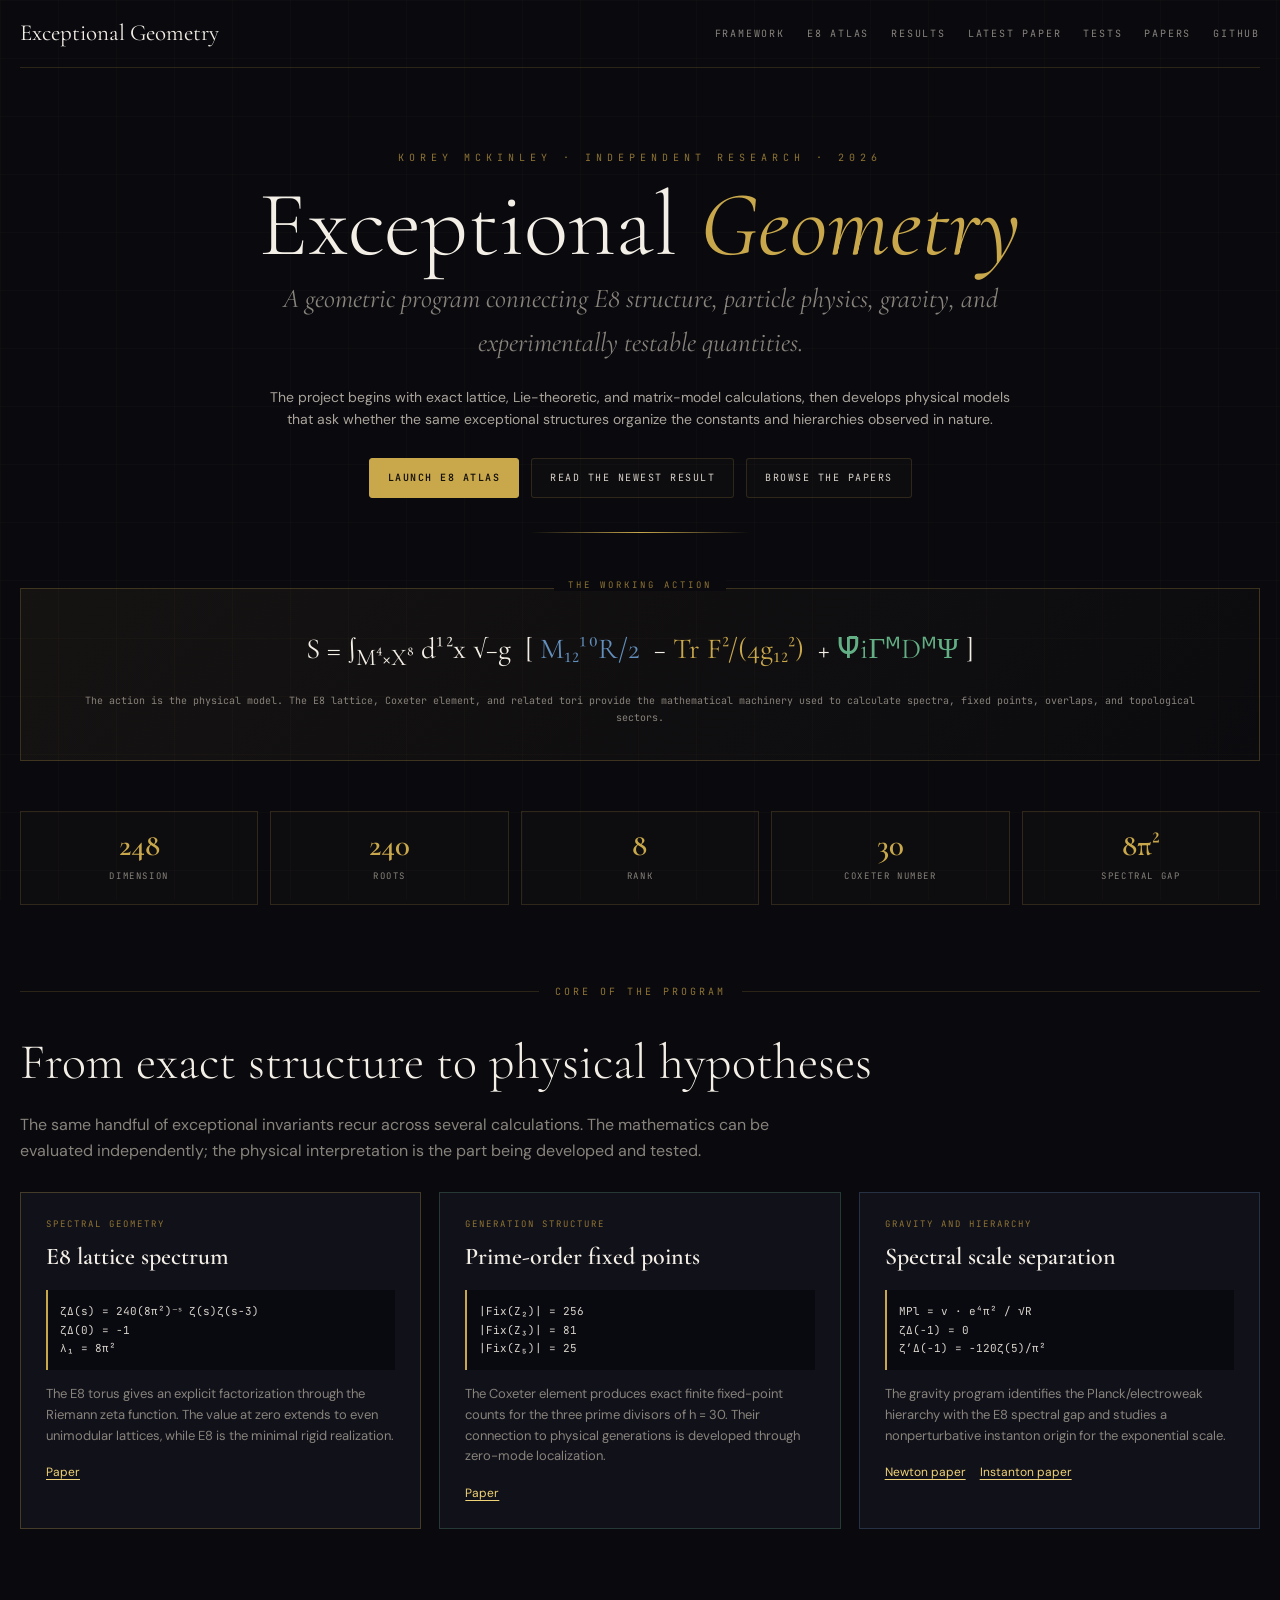
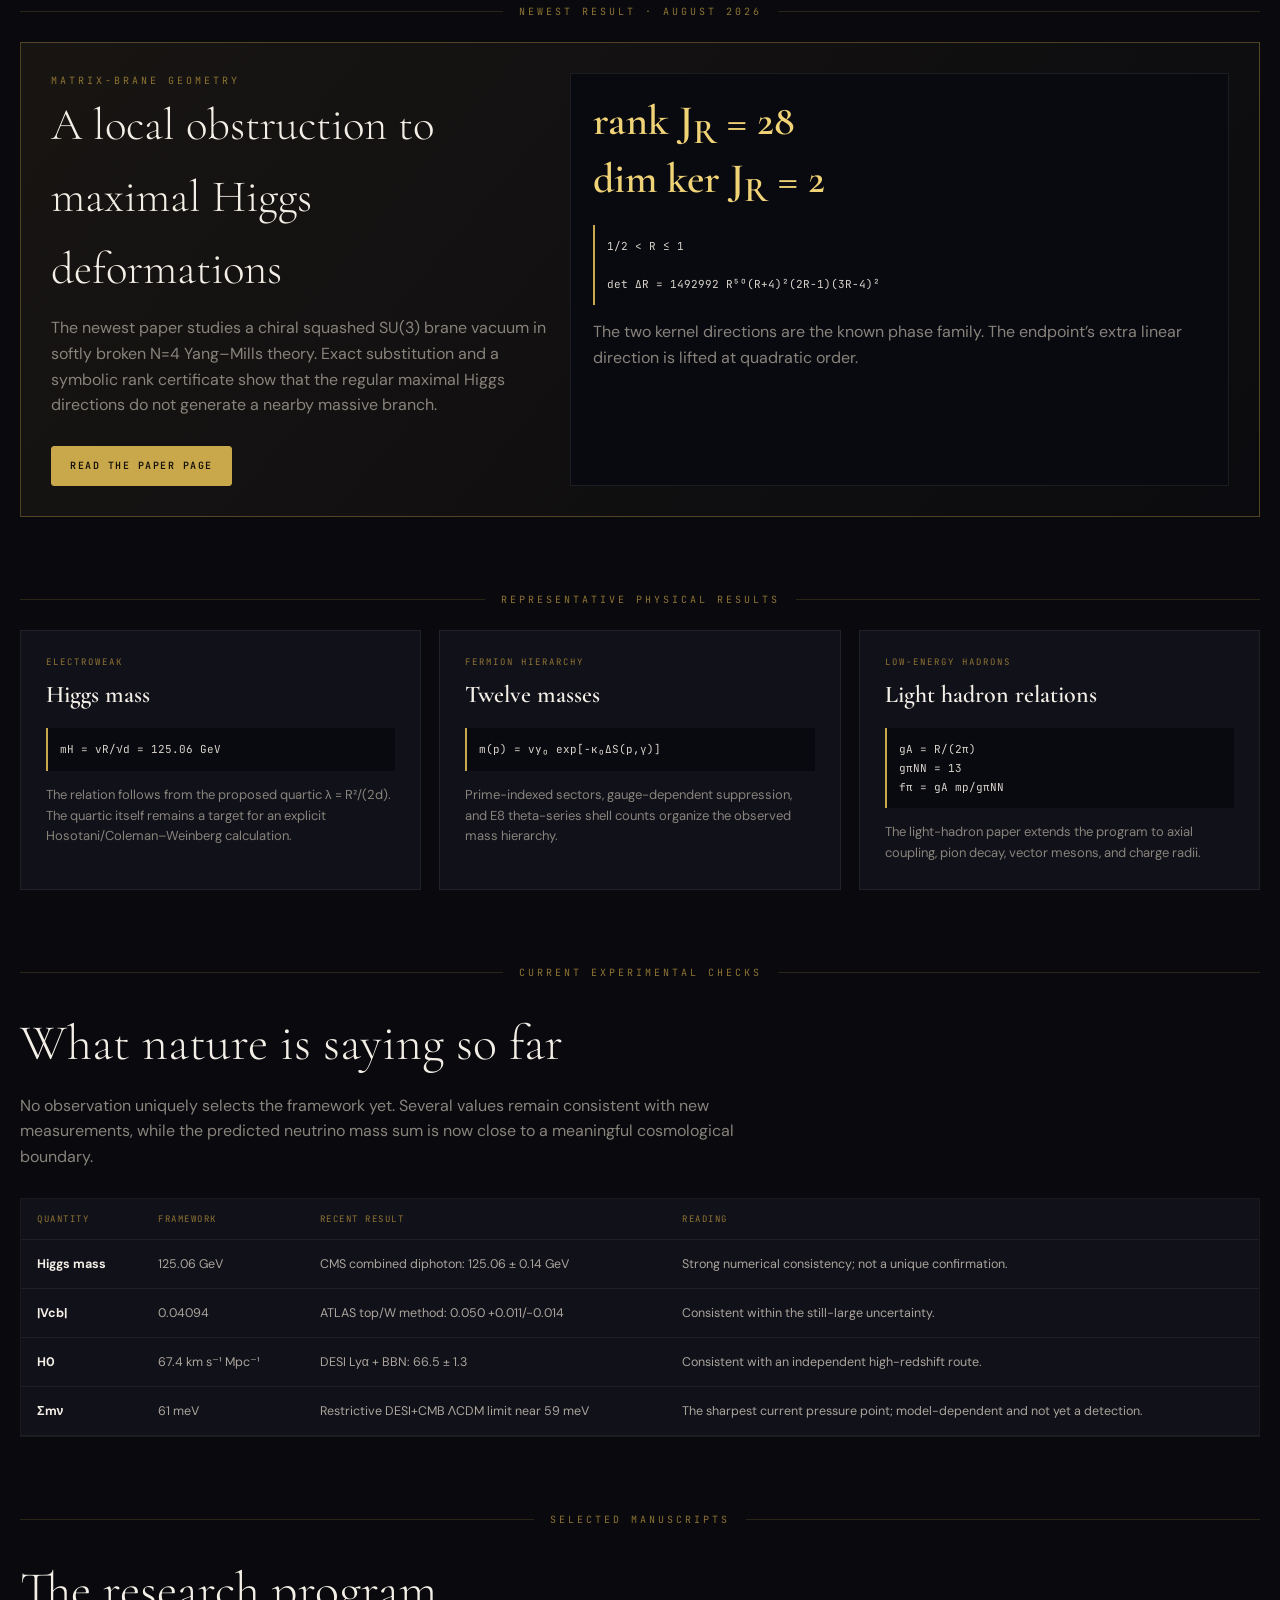
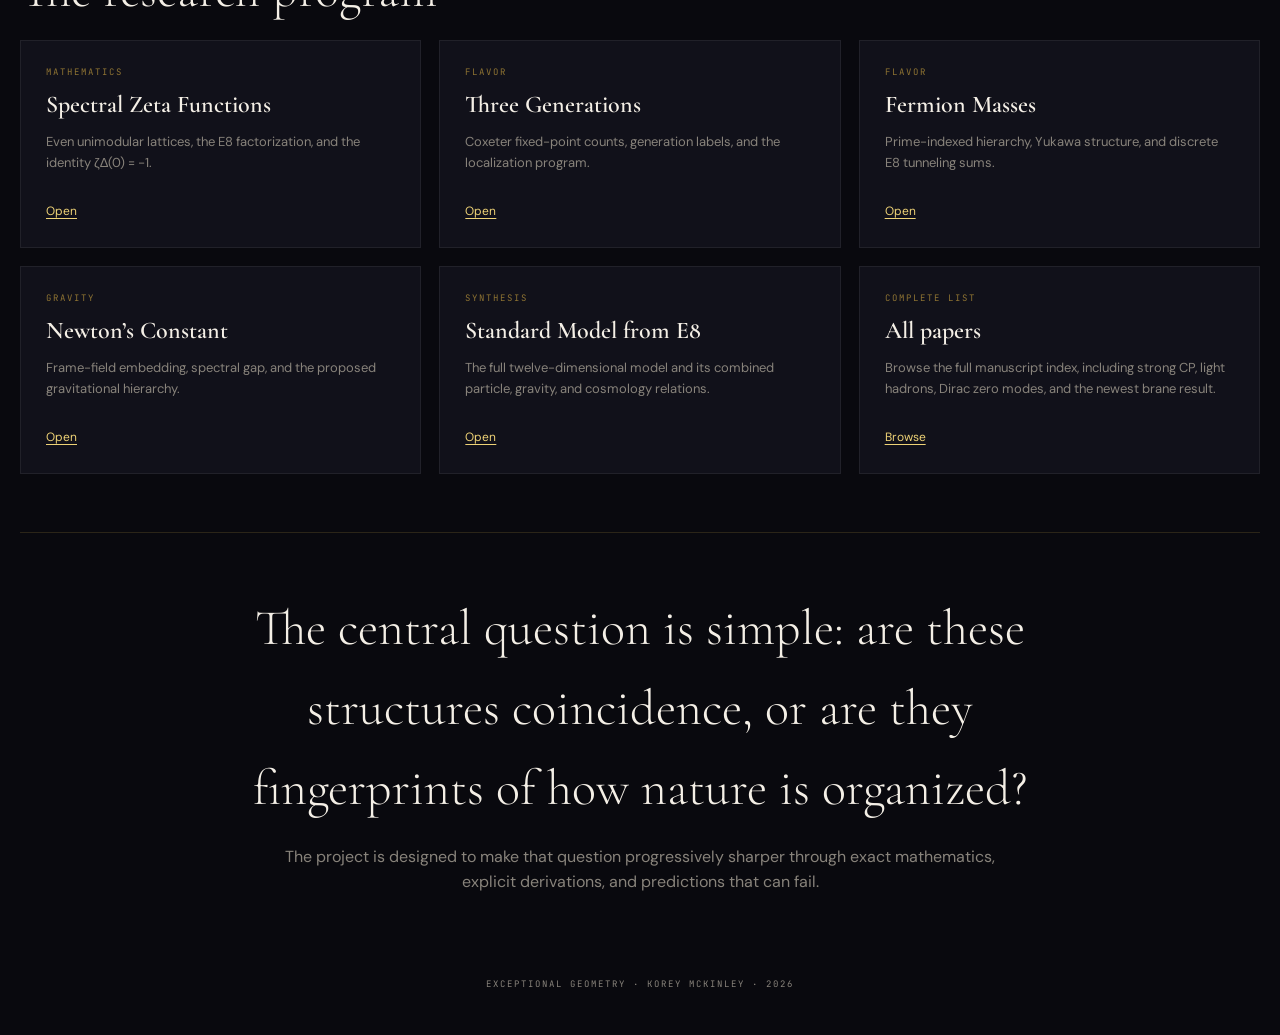
==== commit ed4f91bb: "Link the homepage to E8 Atlas" ====
--- a/index.html
+++ b/index.html
@@ -283,6 +283,7 @@
     <a class="brand" href="#top">Exceptional Geometry</a>
     <div class="nav-links">
       <a href="#framework">Framework</a>
+      <a href="explorer/">E8 Atlas</a>
       <a href="#results">Results</a>
       <a href="#latest">Latest paper</a>
       <a href="#tests">Tests</a>
@@ -297,9 +298,9 @@
     <p class="subtitle">A geometric program connecting E8 structure, particle physics, gravity, and experimentally testable quantities.</p>
     <p class="hero-copy">The project begins with exact lattice, Lie-theoretic, and matrix-model calculations, then develops physical models that ask whether the same exceptional structures organize the constants and hierarchies observed in nature.</p>
     <div class="hero-actions">
-      <a class="button primary" href="#latest">Read the newest result</a>
+      <a class="button primary" href="explorer/">Launch E8 Atlas</a>
+      <a class="button" href="#latest">Read the newest result</a>
       <a class="button" href="papers/README.md">Browse the papers</a>
-      <a class="button" href="https://kmackinley.github.io/TheE8FrameworkExplorer/">3D explorer</a>
     </div>
     <div class="rule"></div>
   </header>
